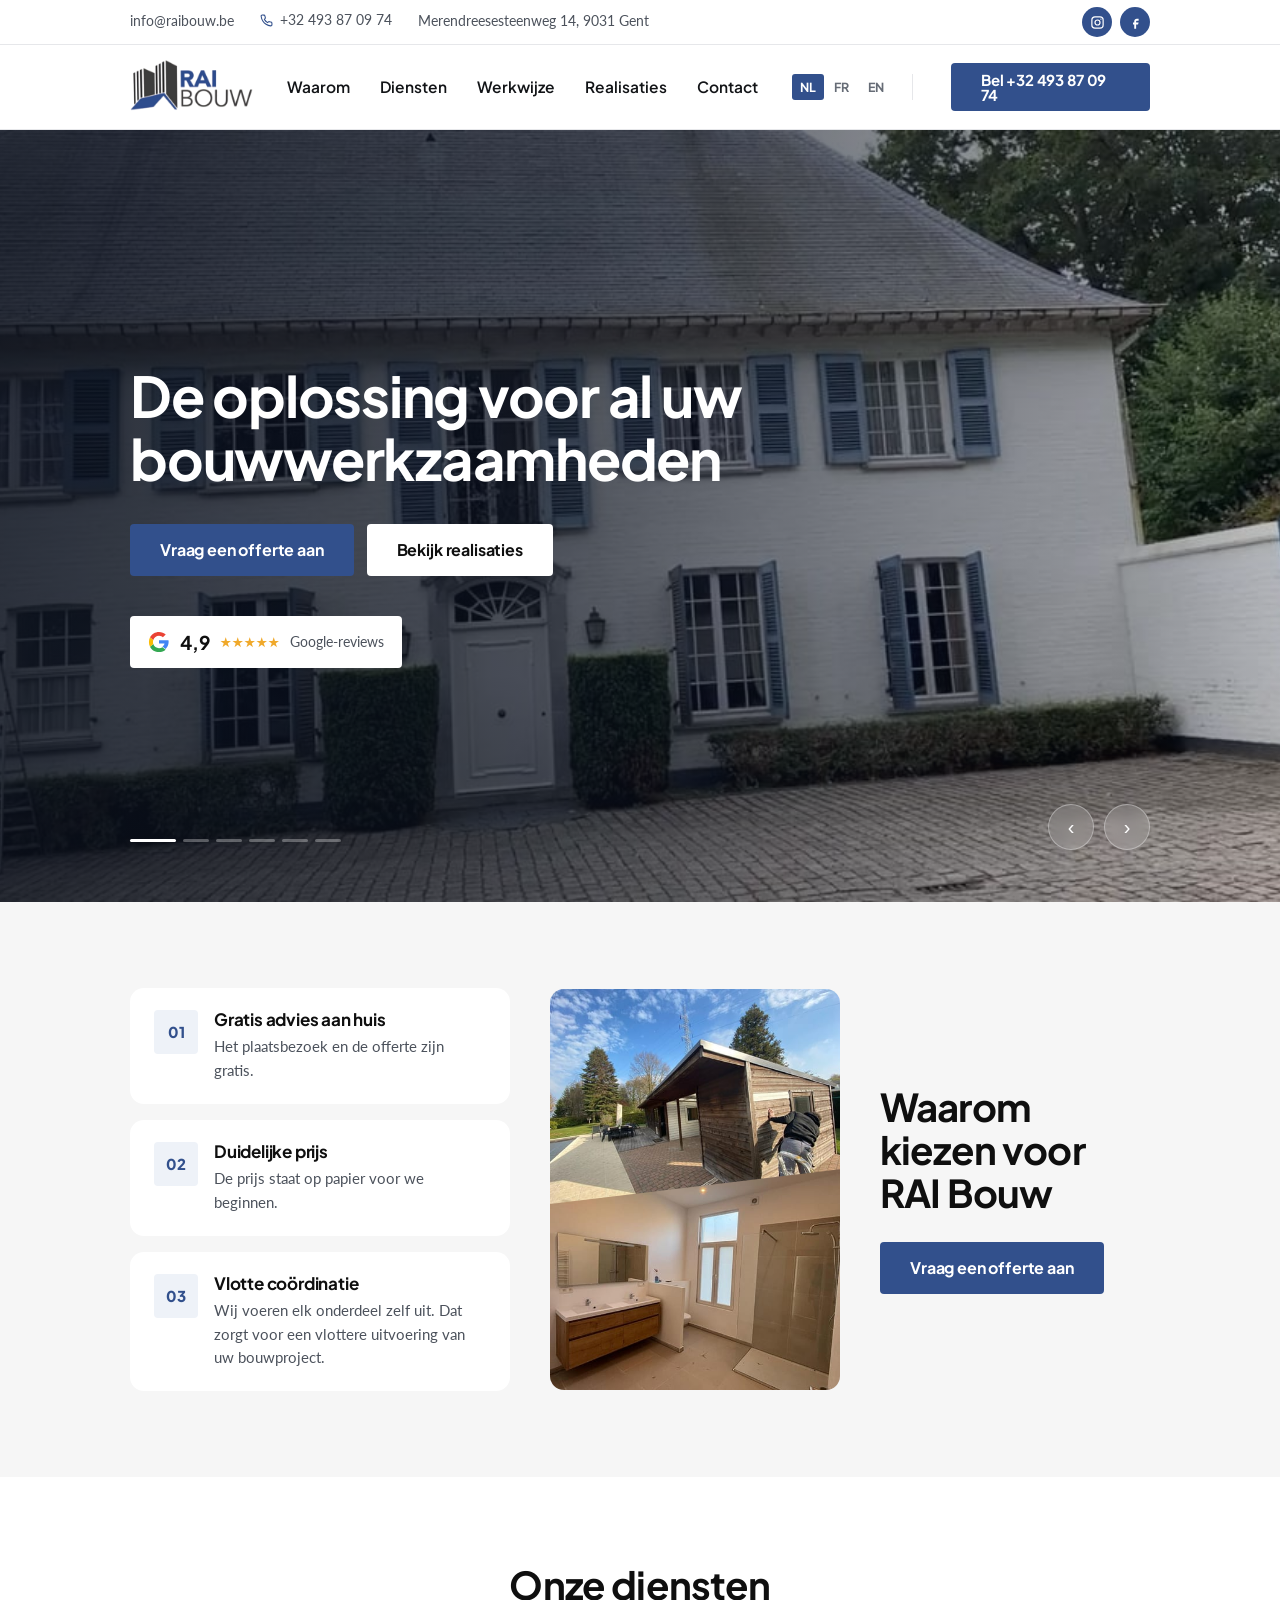
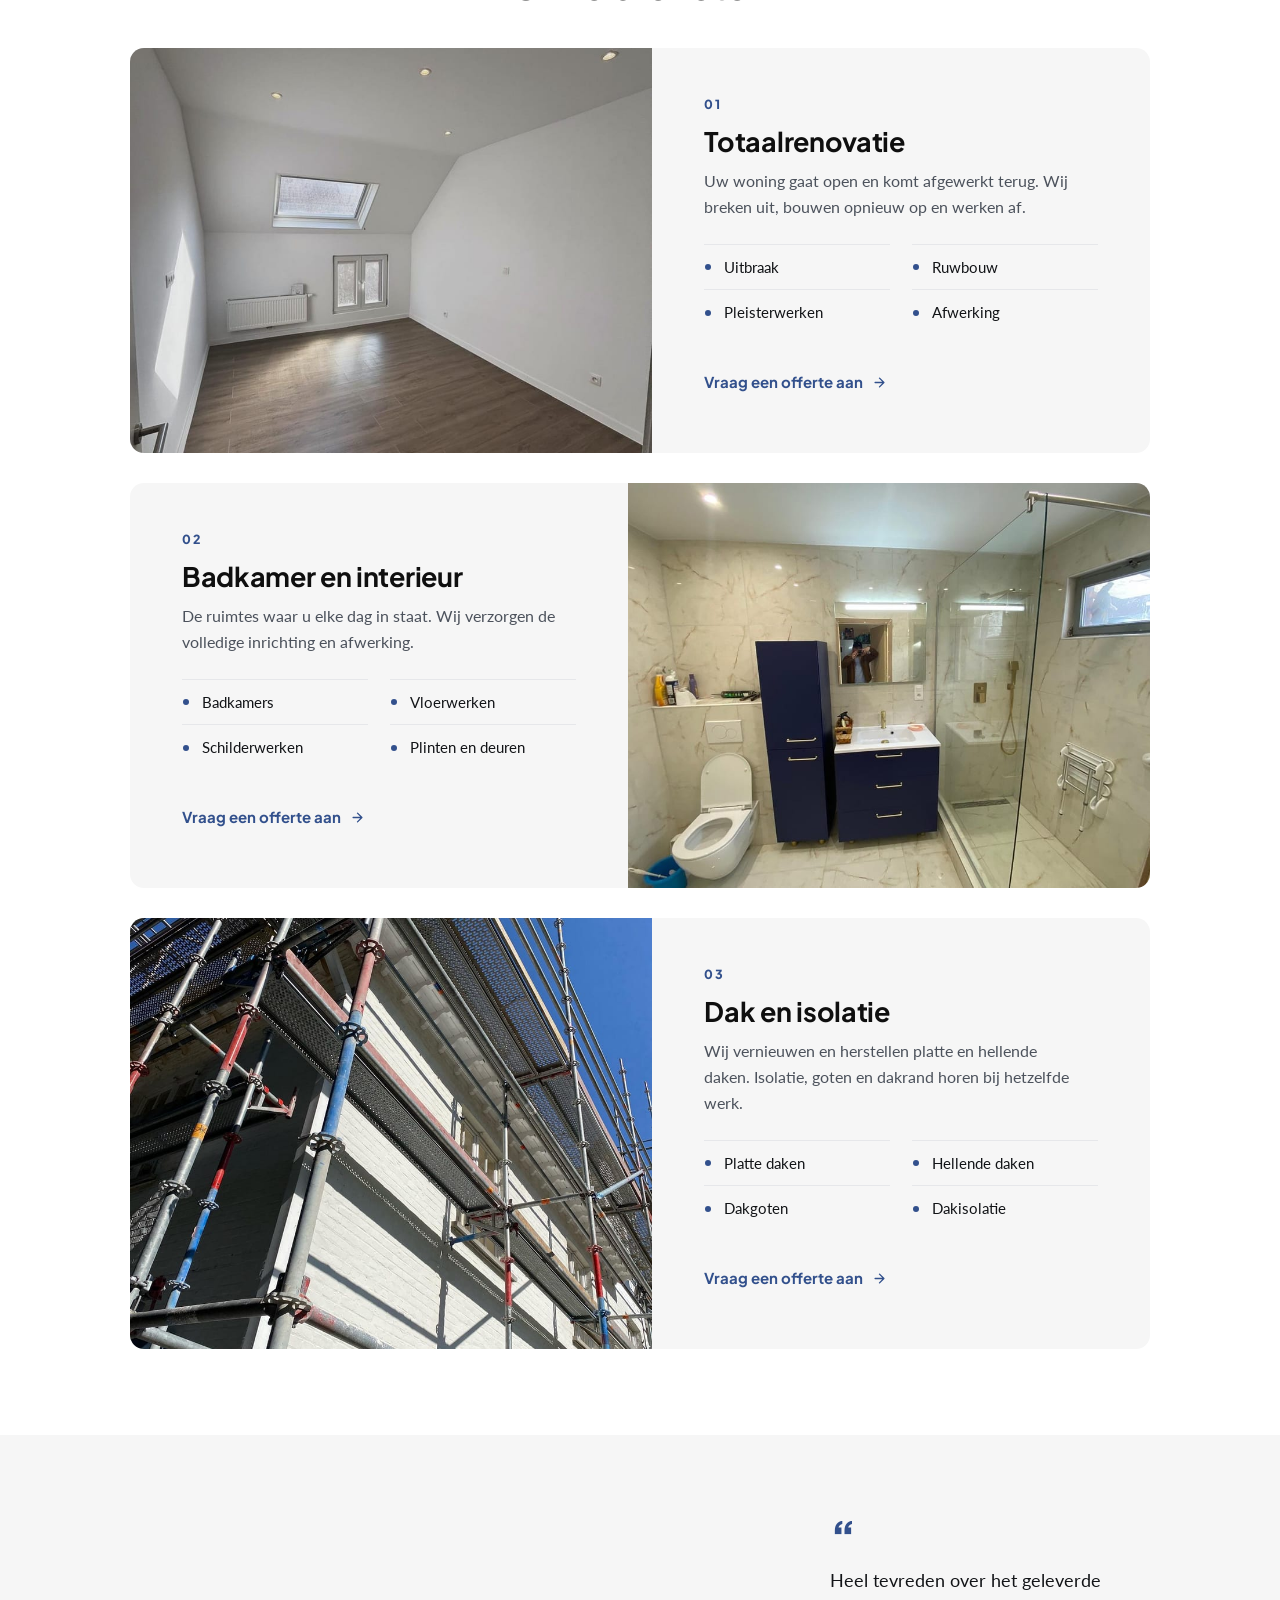
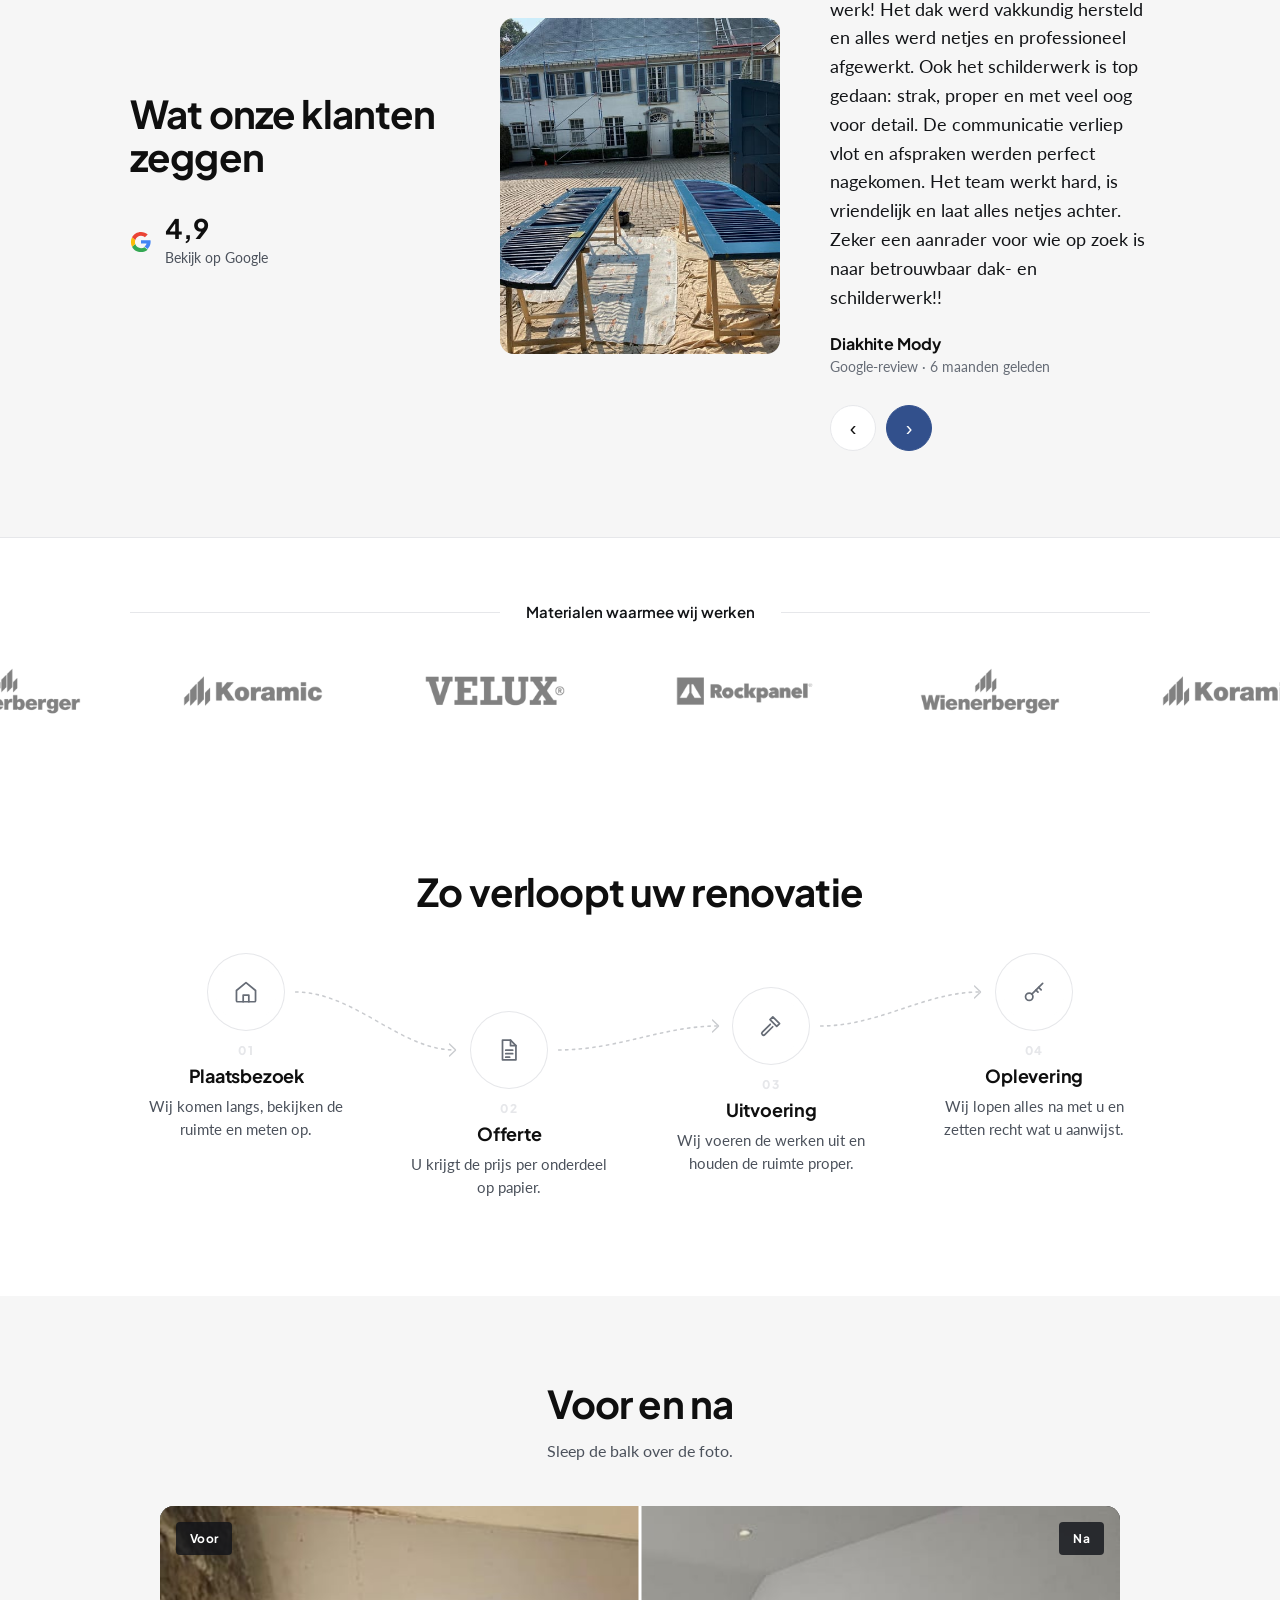
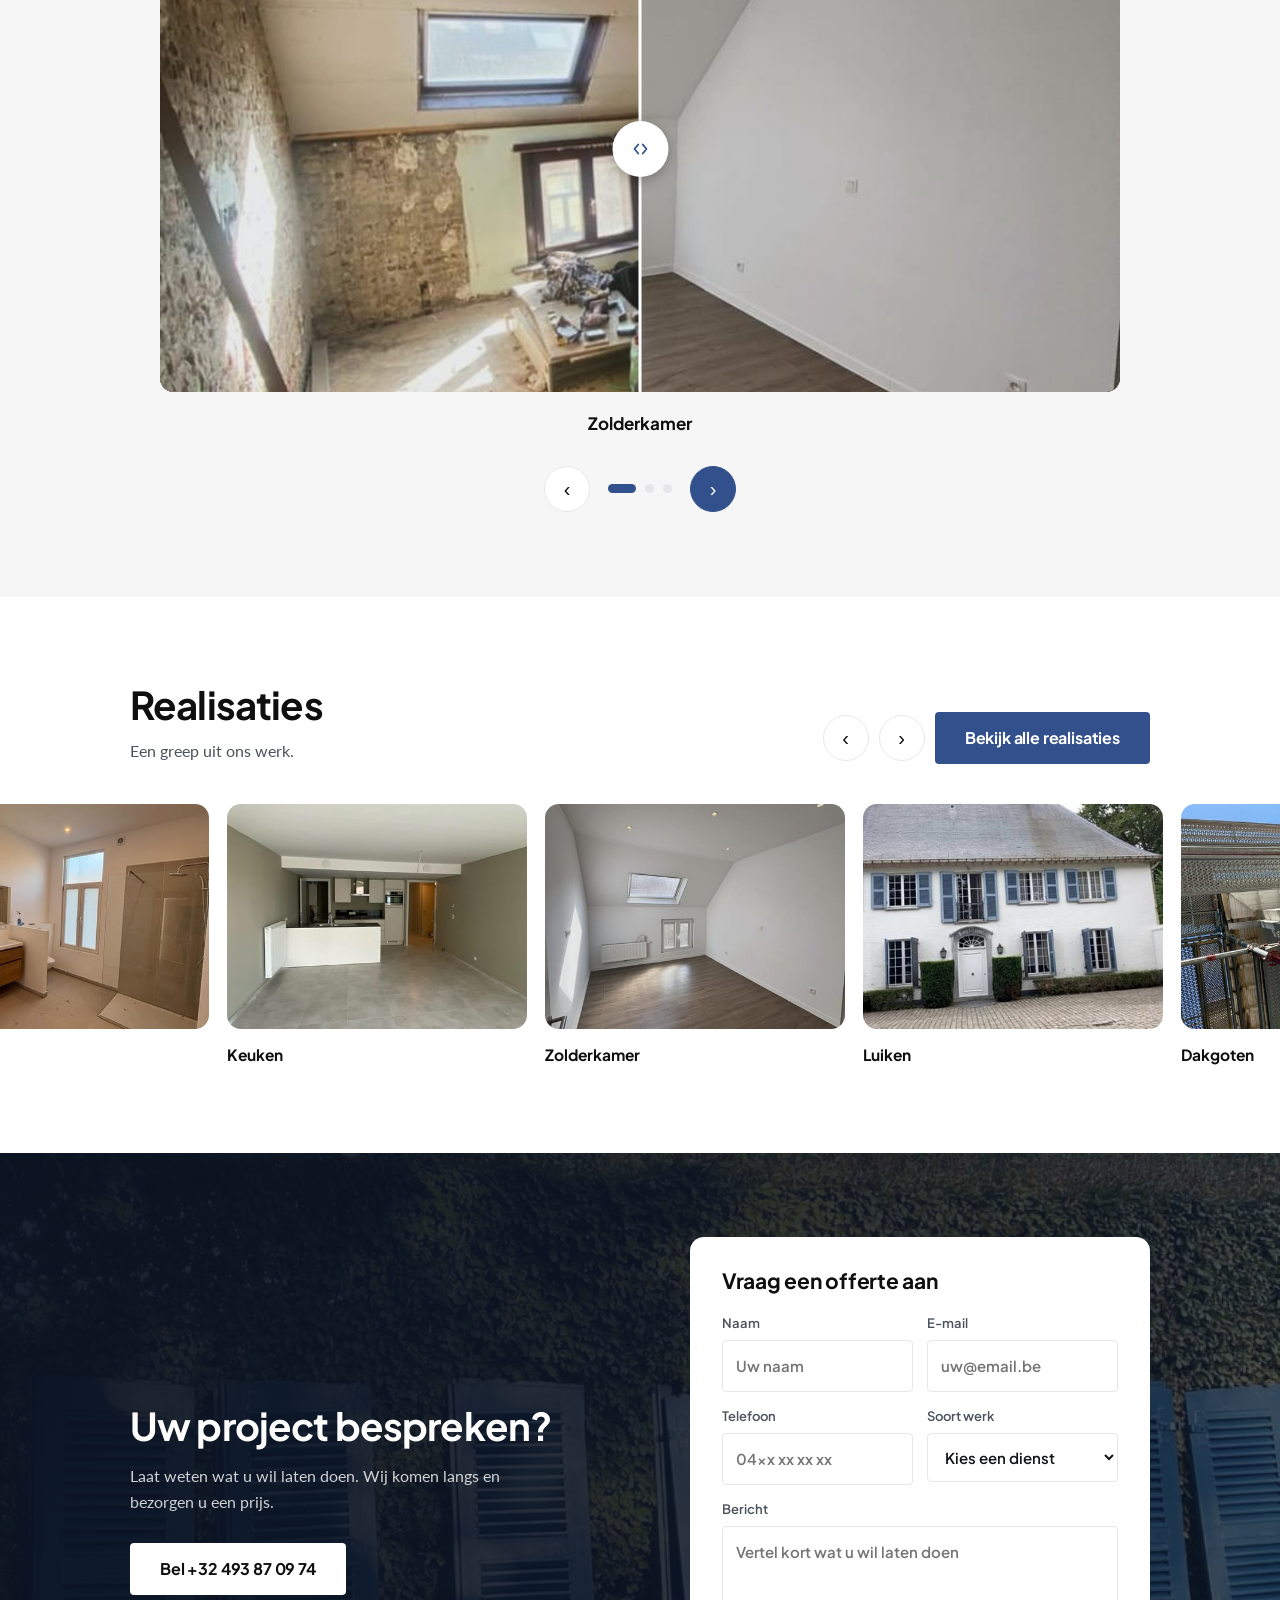
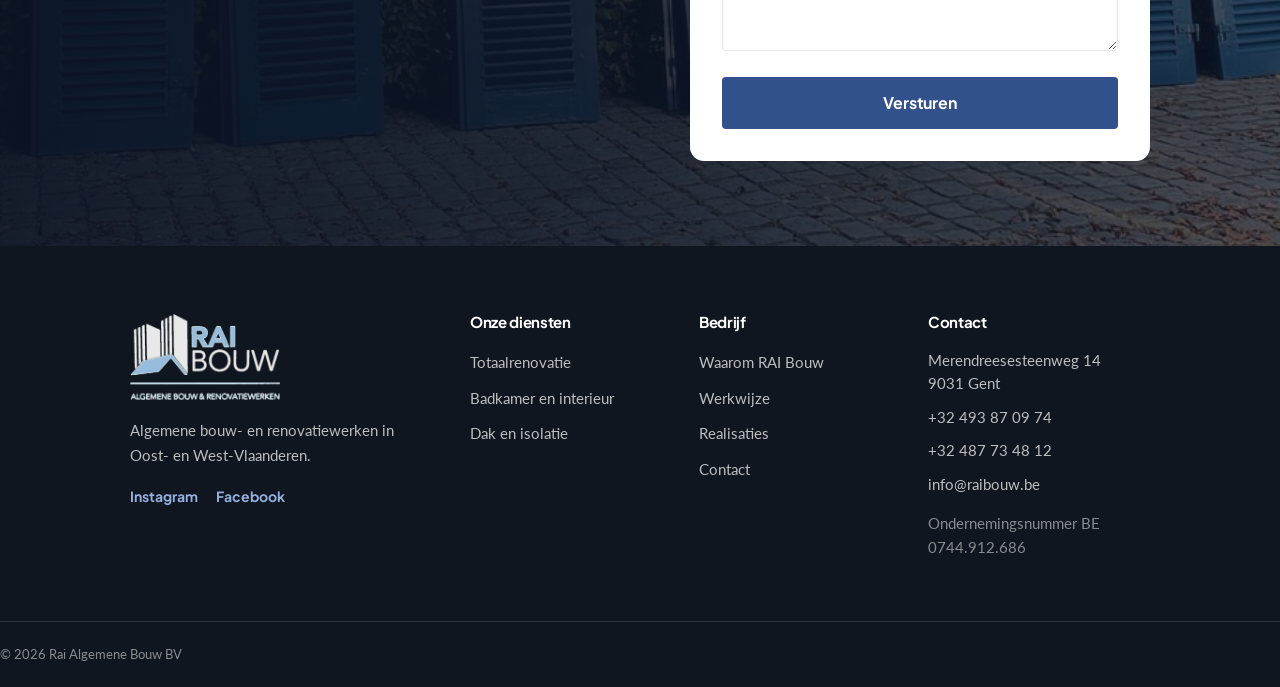
==== index.html @ 18f58d7b "Taalkeuze in de navigatiebalk, zwevende belknop, banden blijven doorlopen Co-Authored-By: Claude Opu" ====
<!doctype html>
<html lang="nl">
<head>
<meta charset="utf-8">
<meta name="viewport" content="width=device-width, initial-scale=1">
<meta name="robots" content="noindex, nofollow">
<title>RAI Bouw | Algemene bouw- en renovatiewerken in Oost- en West-Vlaanderen</title>
<meta name="description" content="RAI Bouw verbouwt woningen en appartementen in Oost- en West-Vlaanderen. Badkamers, dakwerken, schilderwerken, vloerwerken en volledige renovaties.">
<link rel="preconnect" href="https://fonts.googleapis.com">
<link rel="preconnect" href="https://fonts.gstatic.com" crossorigin>
<link href="https://fonts.googleapis.com/css2?family=Plus+Jakarta+Sans:wght@400;500;600;700;800&family=Lato:wght@400;700&display=swap" rel="stylesheet">
<link rel="icon" href="img/merkteken.png" type="image/png">
<link rel="apple-touch-icon" href="img/merkteken-180.png">
<link rel="stylesheet" href="styles.css?v=df56626d">
</head>
<body>

<div class="rb-top">
  <div class="rb-breed rb-top__in">
    <p class="rb-top__stuk"><a href="mailto:info@raibouw.be">info@raibouw.be</a></p>
    <p class="rb-top__stuk rb-top__bel"><a href="tel:+32493870974"><svg viewBox="0 0 24 24" width="13" height="13" fill="none" stroke="currentColor" stroke-width="2" stroke-linecap="round" stroke-linejoin="round" aria-hidden="true"><path d="M22 16.9v3a2 2 0 0 1-2.2 2 19.8 19.8 0 0 1-8.6-3.1 19.5 19.5 0 0 1-6-6A19.8 19.8 0 0 1 2.1 4.2 2 2 0 0 1 4.1 2h3a2 2 0 0 1 2 1.7c.1 1 .4 1.9.7 2.8a2 2 0 0 1-.5 2.1L8.1 9.9a16 16 0 0 0 6 6l1.3-1.2a2 2 0 0 1 2.1-.5c.9.3 1.8.6 2.8.7a2 2 0 0 1 1.7 2Z"/></svg>+32 493 87 09 74</a></p>
    <p class="rb-top__stuk">Merendreesesteenweg 14, 9031 Gent</p>
    <p class="rb-top__soc">
      <a href="https://www.instagram.com/rai.algemene.bouw/" target="_blank" rel="noopener noreferrer" aria-label="Instagram"><svg viewBox="0 0 24 24" width="15" height="15" fill="none" stroke="currentColor" stroke-width="1.9"><rect x="3" y="3" width="18" height="18" rx="5"/><circle cx="12" cy="12" r="4"/><circle cx="17.5" cy="6.5" r="1.1" fill="currentColor" stroke="none"/></svg></a>
      <a href="https://www.facebook.com/Rai.algemene.bouw/" target="_blank" rel="noopener noreferrer" aria-label="Facebook"><svg viewBox="0 0 24 24" width="15" height="15" fill="currentColor"><path d="M14 9h3V6h-3c-2.2 0-4 1.8-4 4v2H8v3h2v7h3v-7h3l1-3h-4v-2c0-.6.4-1 1-1z"/></svg></a>
    </p>
  </div>
</div>

<header class="rb-kop" id="kop">
  <div class="rb-breed rb-kop__in">
    <a class="rb-logo" href="#top" aria-label="RAI Bouw"><img src="img/logo-kop.png" alt="Logo van RAI Bouw" width="640" height="284"></a>
    <nav class="rb-nav" aria-label="Hoofdmenu">
      <ul><li><a href="#waarom">Waarom</a></li><li><a href="#diensten">Diensten</a></li><li><a href="#werkwijze">Werkwijze</a></li><li><a href="#realisaties">Realisaties</a></li><li><a href="#contact">Contact</a></li></ul>
    </nav>
    <p class="rb-talen rb-talen--kop"><span class="rb-taal is-aan" aria-current="true">NL</span><a class="rb-taal" href="fr/index.html" hreflang="fr">FR</a><a class="rb-taal" href="en/index.html" hreflang="en">EN</a></p>
    <a class="rb-knop rb-knop--vol rb-kop__bel" href="tel:+32493870974">Bel +32 493 87 09 74</a>
    <button class="rb-menuknop" type="button" aria-expanded="false" aria-controls="rb-mobielmenu" aria-label="Menu openen"><span class="rb-menuknop__lijnen" aria-hidden="true"><span></span><span></span><span></span></span></button>
  </div>
  <div class="rb-mobielmenu" id="rb-mobielmenu" hidden>
    <ul><li><a href="#waarom">Waarom</a></li><li><a href="#diensten">Diensten</a></li><li><a href="#werkwijze">Werkwijze</a></li><li><a href="#realisaties">Realisaties</a></li><li><a href="#contact">Contact</a></li></ul>
    <p class="rb-talen rb-talen--menu"><span class="rb-taal is-aan" aria-current="true">NL</span><a class="rb-taal" href="fr/index.html" hreflang="fr">FR</a><a class="rb-taal" href="en/index.html" hreflang="en">EN</a></p>
    <a class="rb-knop rb-knop--vol rb-mobielmenu__knop" href="#contact">Vraag een offerte aan</a>
  </div>
</header>
<main>

<section class="rb-hero" id="top" data-aantal="6">
  <div class="rb-hero__foto">
    <figure class="rb-dia is-aan" data-i="0"><img class="" src="img/gevel-luiken-900.jpg" srcset="img/gevel-luiken-500.jpg 500w, img/gevel-luiken-900.jpg 900w" sizes="100vw" alt="Herenhuis met opnieuw geschilderde blauwe luiken" loading="eager" decoding="async"></figure><figure class="rb-dia" data-i="1"><img class="" src="img/bijgebouw-breed-900.jpg" srcset="img/bijgebouw-breed-500.jpg 500w, img/bijgebouw-breed-900.jpg 900w" sizes="100vw" alt="Afgewerkt bijgebouw met witte gevelbekleding naast het zwembad" loading="lazy" decoding="async"></figure><figure class="rb-dia" data-i="2"><img class="" src="img/keuken-na-900.jpg" srcset="img/keuken-na-500.jpg 500w, img/keuken-na-900.jpg 900w" sizes="100vw" alt="Afgewerkte keuken en leefruimte met een nieuwe tegelvloer" loading="lazy" decoding="async"></figure><figure class="rb-dia" data-i="3"><img class="" src="img/badkamer2-na-900.jpg" srcset="img/badkamer2-na-500.jpg 500w, img/badkamer2-na-900.jpg 900w" sizes="100vw" alt="Afgewerkte badkamer met marmerlook tegels en een inloopdouche" loading="lazy" decoding="async"></figure><figure class="rb-dia" data-i="4"><img class="" src="img/zolder-na-900.jpg" srcset="img/zolder-na-500.jpg 500w, img/zolder-na-900.jpg 900w" sizes="100vw" alt="Afgewerkte slaapkamer onder het dak met een houten vloer" loading="lazy" decoding="async"></figure><figure class="rb-dia" data-i="5"><img class="" src="img/badkamer1-na-900.jpg" srcset="img/badkamer1-na-500.jpg 500w, img/badkamer1-na-900.jpg 900w" sizes="100vw" alt="Afgewerkte badkamer met een houten meubel en dubbele wastafel" loading="lazy" decoding="async"></figure>
  </div>
  <div class="rb-breed rb-hero__in">
    <h1>De oplossing voor al&nbsp;uw<br> bouwwerkzaamheden</h1>
    
    <div class="rb-hero__knoppen">
      <a class="rb-knop rb-knop--vol" href="#contact">Vraag een offerte aan</a>
      <a class="rb-knop rb-knop--wit" href="#realisaties">Bekijk realisaties</a>
    </div>
    <div class="rb-bewijs">
      <a class="rb-bewijs__google" href="https://www.google.com/maps/place/Rai+Algemene+Bouw+BV/data=!4m7!3m6!1s0x47c36e3eb13c4f7f:0xb4e6f4acdb83bfb9!8m2!3d51.0656308!4d3.6220552!16s%2Fg%2F11mv_4k63f!19sChIJf088sT5uw0cRub-D26z05rQ" target="_blank" rel="noopener noreferrer" aria-label="Bekijk op Google"><svg class="rb-g" viewBox="0 0 48 48" width="22" height="22" aria-hidden="true"><path fill="#4285F4" d="M45 24c0-1.6-.1-2.7-.4-3.9H24v7.1h12c-.2 1.9-1.5 4.7-4.4 6.6l6.7 5.2C42.2 35.5 45 30.3 45 24z"/><path fill="#34A853" d="M24 46c5.9 0 10.9-1.9 14.5-5.3l-6.9-5.3c-1.9 1.3-4.4 2.2-7.6 2.2-5.8 0-10.7-3.8-12.5-9l-7.1 5.5C8 41.4 15.4 46 24 46z"/><path fill="#FBBC05" d="M11.5 28.6c-.5-1.4-.7-2.9-.7-4.6s.3-3.2.7-4.6l-7.1-5.5C2.9 16.9 2 20.3 2 24s.9 7.1 2.4 10.1l7.1-5.5z"/><path fill="#EA4335" d="M24 10.2c4.1 0 6.9 1.8 8.5 3.3l6.2-6C34.9 4 29.9 2 24 2 15.4 2 8 6.6 4.4 13.9l7.1 5.5c1.8-5.2 6.7-9.2 12.5-9.2z"/></svg><b>4,9</b><span class="rb-bewijs__sterren"><span class="rb-ster" aria-hidden="true">★</span><span class="rb-ster" aria-hidden="true">★</span><span class="rb-ster" aria-hidden="true">★</span><span class="rb-ster" aria-hidden="true">★</span><span class="rb-ster" aria-hidden="true">★</span></span><span>Google-reviews</span></a>
    </div>
  </div>
  <div class="rb-hero__bediening">
    <button class="rb-rond rb-rond--glas" type="button" data-dia="vorige" aria-label="Vorige foto">‹</button>
    <button class="rb-rond rb-rond--glas" type="button" data-dia="volgende" aria-label="Volgende foto">›</button>
  </div>
  <div class="rb-hero__streep" aria-hidden="true"><span class="rb-hero__tik is-aan"></span><span class="rb-hero__tik"></span><span class="rb-hero__tik"></span><span class="rb-hero__tik"></span><span class="rb-hero__tik"></span><span class="rb-hero__tik"></span></div>
</section>

<section class="rb-band rb-band--grijs rb-waarom" id="waarom">
  <div class="rb-breed rb-waarom__in">
    <div class="rb-waarom__tekst rb-op">
      <h2>Waarom kiezen voor RAI Bouw</h2>
      
      <a class="rb-knop rb-knop--vol" href="#contact">Vraag een offerte aan</a>
    </div>
    <ul class="rb-redenen">
      <li class="rb-reden rb-op">
        <span class="rb-reden__nr">01</span>
        <div><h3>Gratis advies aan huis</h3><p>Het plaatsbezoek en de offerte zijn gratis.</p></div>
      </li><li class="rb-reden rb-op">
        <span class="rb-reden__nr">02</span>
        <div><h3>Duidelijke prijs</h3><p>De prijs staat op papier voor we beginnen.</p></div>
      </li><li class="rb-reden rb-op">
        <span class="rb-reden__nr">03</span>
        <div><h3>Vlotte coördinatie</h3><p>Wij voeren elk onderdeel zelf uit. Dat zorgt voor een vlottere uitvoering van uw bouwproject.</p></div>
      </li>
    </ul>
    <figure class="rb-duo rb-op"><img class="rb-duo__a" src="img/bijgebouw-voor-900.jpg" srcset="img/bijgebouw-voor-500.jpg 500w, img/bijgebouw-voor-900.jpg 900w" sizes="(max-width:1000px) 92vw, 330px" alt="Werk aan de houten gevelbekleding van een bijgebouw" loading="lazy" decoding="async"><img class="rb-duo__b" src="img/badkamer1-na-900.jpg" srcset="img/badkamer1-na-500.jpg 500w, img/badkamer1-na-900.jpg 900w" sizes="(max-width:1000px) 92vw, 330px" alt="Afgewerkte badkamer met een houten meubel en dubbele wastafel" loading="lazy" decoding="async"></figure>
  </div>
</section>

<section class="rb-band rb-diensten" id="diensten">
  <div class="rb-breed">
    <div class="rb-kopblok rb-kopblok--mid rb-op">
      <h2>Onze diensten</h2>
      
    </div>
    <div class="rb-rijen">
      <article class="rb-rij rb-op" id="d-totaalrenovatie">
        <div class="rb-rij__beeld"><img class="" src="img/zolder-na-900.jpg" srcset="img/zolder-na-500.jpg 500w, img/zolder-na-900.jpg 900w" sizes="(max-width:900px) 92vw, 600px" alt="Afgewerkte slaapkamer onder het dak na een volledige renovatie" loading="lazy" decoding="async"></div>
        <div class="rb-rij__tekst">
          <span class="rb-rij__nr">01</span>
          <h3>Totaalrenovatie</h3>
          <p>Uw woning gaat open en komt afgewerkt terug. Wij breken uit, bouwen opnieuw op en werken af.</p>
          <ul class="rb-rij__lijst"><li>Uitbraak</li><li>Ruwbouw</li><li>Pleisterwerken</li><li>Afwerking</li></ul>
          <a class="rb-rij__link" href="#contact">Vraag een offerte aan<svg viewBox="0 0 24 24" width="15" height="15" fill="none" stroke="currentColor" stroke-width="2.2" stroke-linecap="round" stroke-linejoin="round" aria-hidden="true"><path d="M5 12h13M12 5l7 7-7 7"/></svg></a>
        </div>
      </article><article class="rb-rij rb-rij--om rb-op" id="d-interieur">
        <div class="rb-rij__beeld"><img class="" src="img/badkamer2-na-900.jpg" srcset="img/badkamer2-na-500.jpg 500w, img/badkamer2-na-900.jpg 900w" sizes="(max-width:900px) 92vw, 600px" alt="Afgewerkte badkamer met marmerlook tegels en een inloopdouche" loading="lazy" decoding="async"></div>
        <div class="rb-rij__tekst">
          <span class="rb-rij__nr">02</span>
          <h3>Badkamer en interieur</h3>
          <p>De ruimtes waar u elke dag in staat. Wij verzorgen de volledige inrichting en afwerking.</p>
          <ul class="rb-rij__lijst"><li>Badkamers</li><li>Vloerwerken</li><li>Schilderwerken</li><li>Plinten en deuren</li></ul>
          <a class="rb-rij__link" href="#contact">Vraag een offerte aan<svg viewBox="0 0 24 24" width="15" height="15" fill="none" stroke="currentColor" stroke-width="2.2" stroke-linecap="round" stroke-linejoin="round" aria-hidden="true"><path d="M5 12h13M12 5l7 7-7 7"/></svg></a>
        </div>
      </article><article class="rb-rij rb-op" id="d-dak">
        <div class="rb-rij__beeld"><img class="" src="img/dak-stelling-900.jpg" srcset="img/dak-stelling-500.jpg 500w, img/dak-stelling-900.jpg 900w" sizes="(max-width:900px) 92vw, 600px" alt="Stelling langs de gevel tijdens de dakwerken" loading="lazy" decoding="async"></div>
        <div class="rb-rij__tekst">
          <span class="rb-rij__nr">03</span>
          <h3>Dak en isolatie</h3>
          <p>Wij vernieuwen en herstellen platte en hellende daken. Isolatie, goten en dakrand horen bij hetzelfde werk.</p>
          <ul class="rb-rij__lijst"><li>Platte daken</li><li>Hellende daken</li><li>Dakgoten</li><li>Dakisolatie</li></ul>
          <a class="rb-rij__link" href="#contact">Vraag een offerte aan<svg viewBox="0 0 24 24" width="15" height="15" fill="none" stroke="currentColor" stroke-width="2.2" stroke-linecap="round" stroke-linejoin="round" aria-hidden="true"><path d="M5 12h13M12 5l7 7-7 7"/></svg></a>
        </div>
      </article>
    </div>
  </div>
</section>

<section class="rb-band rb-band--grijs rb-reviews" id="reviews">
  <div class="rb-breed rb-reviews__in">
    <div class="rb-reviews__links rb-op">
      <h2>Wat onze klanten zeggen</h2>
      <a class="rb-score" href="https://www.google.com/maps/place/Rai+Algemene+Bouw+BV/data=!4m7!3m6!1s0x47c36e3eb13c4f7f:0xb4e6f4acdb83bfb9!8m2!3d51.0656308!4d3.6220552!16s%2Fg%2F11mv_4k63f!19sChIJf088sT5uw0cRub-D26z05rQ" target="_blank" rel="noopener noreferrer"><svg class="rb-g" viewBox="0 0 48 48" width="22" height="22" aria-hidden="true"><path fill="#4285F4" d="M45 24c0-1.6-.1-2.7-.4-3.9H24v7.1h12c-.2 1.9-1.5 4.7-4.4 6.6l6.7 5.2C42.2 35.5 45 30.3 45 24z"/><path fill="#34A853" d="M24 46c5.9 0 10.9-1.9 14.5-5.3l-6.9-5.3c-1.9 1.3-4.4 2.2-7.6 2.2-5.8 0-10.7-3.8-12.5-9l-7.1 5.5C8 41.4 15.4 46 24 46z"/><path fill="#FBBC05" d="M11.5 28.6c-.5-1.4-.7-2.9-.7-4.6s.3-3.2.7-4.6l-7.1-5.5C2.9 16.9 2 20.3 2 24s.9 7.1 2.4 10.1l7.1-5.5z"/><path fill="#EA4335" d="M24 10.2c4.1 0 6.9 1.8 8.5 3.3l6.2-6C34.9 4 29.9 2 24 2 15.4 2 8 6.6 4.4 13.9l7.1 5.5c1.8-5.2 6.7-9.2 12.5-9.2z"/></svg><div><b>4,9</b><span>Bekijk op Google</span></div></a>
    </div>
    <div class="rb-reviews__beeld rb-op"><img class="" src="img/luiken-gevel-900.jpg" srcset="img/luiken-gevel-500.jpg 500w, img/luiken-gevel-900.jpg 900w" sizes="(max-width:1000px) 92vw, 280px" alt="Herenhuis waar RAI Bouw de luiken opnieuw schilderde" loading="lazy" decoding="async"></div>
    <div class="rb-reviews__spoorvak rb-op">
      <ul class="rb-revspoor" data-aantal="5">
        <li class="rb-rev">
          <span class="rb-rev__aanhaling" aria-hidden="true">&ldquo;</span>
          <p class="rb-rev__tekst">Heel tevreden over het geleverde werk! Het dak werd vakkundig hersteld en alles werd netjes en professioneel afgewerkt. Ook het schilderwerk is top gedaan: strak, proper en met veel oog voor detail. De communicatie verliep vlot en afspraken werden perfect nagekomen. Het team werkt hard, is vriendelijk en laat alles netjes achter. Zeker een aanrader voor wie op zoek is naar betrouwbaar dak- en schilderwerk!!</p>
          <p class="rb-rev__naam">Diakhite Mody</p>
          <p class="rb-rev__bron">Google-review · 6 maanden geleden</p>
        </li><li class="rb-rev">
          <span class="rb-rev__aanhaling" aria-hidden="true">&ldquo;</span>
          <p class="rb-rev__tekst">Vernieuwing van ons plat dak en isoleren van een stuk hellend dak in ons appartementsgebouw in Gent. Vlot contact en afspraken correct nagekomen.</p>
          <p class="rb-rev__naam">Laurenzo Roman</p>
          <p class="rb-rev__bron">Google-review · 6 maanden geleden</p>
        </li><li class="rb-rev">
          <span class="rb-rev__aanhaling" aria-hidden="true">&ldquo;</span>
          <p class="rb-rev__tekst">Zeer snelle service, afwerking met oog voor detail, orde en netheid top !! Eigenaar is een heel vlotte en sympathiek persoon, een echte aanrader voor al je dakwerken.</p>
          <p class="rb-rev__naam">Lorenzo Huys</p>
          <p class="rb-rev__bron">Google-review · 6 maanden geleden</p>
        </li><li class="rb-rev">
          <span class="rb-rev__aanhaling" aria-hidden="true">&ldquo;</span>
          <p class="rb-rev__tekst">Schilderwerken aan ons dak waren prima uitgevoerd! Zeer vriendelijke en duidelijke communicatie met de zaakvoerder, goede opvolging van de werken en mooi resultaat!</p>
          <p class="rb-rev__naam">Virginie Roussel</p>
          <p class="rb-rev__bron">Google-review · een jaar geleden</p>
        </li><li class="rb-rev">
          <span class="rb-rev__aanhaling" aria-hidden="true">&ldquo;</span>
          <p class="rb-rev__tekst">Zeker een aanrader voor dakwerken, zowel hellend als platte daken. Top service.</p>
          <p class="rb-rev__naam">jeroen de moor</p>
          <p class="rb-rev__bron">Google-review · 6 maanden geleden</p>
        </li><li class="rb-rev" aria-hidden="true">
          <span class="rb-rev__aanhaling" aria-hidden="true">&ldquo;</span>
          <p class="rb-rev__tekst">Heel tevreden over het geleverde werk! Het dak werd vakkundig hersteld en alles werd netjes en professioneel afgewerkt. Ook het schilderwerk is top gedaan: strak, proper en met veel oog voor detail. De communicatie verliep vlot en afspraken werden perfect nagekomen. Het team werkt hard, is vriendelijk en laat alles netjes achter. Zeker een aanrader voor wie op zoek is naar betrouwbaar dak- en schilderwerk!!</p>
          <p class="rb-rev__naam">Diakhite Mody</p>
          <p class="rb-rev__bron">Google-review · 6 maanden geleden</p>
        </li><li class="rb-rev" aria-hidden="true">
          <span class="rb-rev__aanhaling" aria-hidden="true">&ldquo;</span>
          <p class="rb-rev__tekst">Vernieuwing van ons plat dak en isoleren van een stuk hellend dak in ons appartementsgebouw in Gent. Vlot contact en afspraken correct nagekomen.</p>
          <p class="rb-rev__naam">Laurenzo Roman</p>
          <p class="rb-rev__bron">Google-review · 6 maanden geleden</p>
        </li><li class="rb-rev" aria-hidden="true">
          <span class="rb-rev__aanhaling" aria-hidden="true">&ldquo;</span>
          <p class="rb-rev__tekst">Zeer snelle service, afwerking met oog voor detail, orde en netheid top !! Eigenaar is een heel vlotte en sympathiek persoon, een echte aanrader voor al je dakwerken.</p>
          <p class="rb-rev__naam">Lorenzo Huys</p>
          <p class="rb-rev__bron">Google-review · 6 maanden geleden</p>
        </li><li class="rb-rev" aria-hidden="true">
          <span class="rb-rev__aanhaling" aria-hidden="true">&ldquo;</span>
          <p class="rb-rev__tekst">Schilderwerken aan ons dak waren prima uitgevoerd! Zeer vriendelijke en duidelijke communicatie met de zaakvoerder, goede opvolging van de werken en mooi resultaat!</p>
          <p class="rb-rev__naam">Virginie Roussel</p>
          <p class="rb-rev__bron">Google-review · een jaar geleden</p>
        </li><li class="rb-rev" aria-hidden="true">
          <span class="rb-rev__aanhaling" aria-hidden="true">&ldquo;</span>
          <p class="rb-rev__tekst">Zeker een aanrader voor dakwerken, zowel hellend als platte daken. Top service.</p>
          <p class="rb-rev__naam">jeroen de moor</p>
          <p class="rb-rev__bron">Google-review · 6 maanden geleden</p>
        </li>
      </ul>
      <div class="rb-reviews__bediening">
        <button class="rb-rond" type="button" data-rev="vorige" aria-label="Vorige review">‹</button>
        <button class="rb-rond rb-rond--vol" type="button" data-rev="volgende" aria-label="Volgende review">›</button>
      </div>
    </div>
  </div>
</section>

<section class="rb-merken" aria-label="Materialen waarmee wij werken">
  <div class="rb-breed rb-merken__kop rb-op"><span class="rb-merken__lijn" aria-hidden="true"></span><p>Materialen waarmee wij werken</p><span class="rb-merken__lijn" aria-hidden="true"></span></div>
  <div class="rb-loop rb-loop--merken">
    <div class="rb-loop__spoor rb-loop__spoor--traag"><span class="rb-merk"><img src="img/merken/Wienerberger-donker.png" alt="Wienerberger" loading="lazy" decoding="async"></span><span class="rb-merk"><img src="img/merken/Koramic-donker.png" alt="Koramic" loading="lazy" decoding="async"></span><span class="rb-merk"><img src="img/merken/Velux-donker.png" alt="Velux" loading="lazy" decoding="async"></span><span class="rb-merk"><img src="img/merken/rockpanel-donker.png" alt="Rockpanel" loading="lazy" decoding="async"></span><span class="rb-merk"><img src="img/merken/Wienerberger-donker.png" alt="Wienerberger" loading="lazy" decoding="async"></span><span class="rb-merk"><img src="img/merken/Koramic-donker.png" alt="Koramic" loading="lazy" decoding="async"></span><span class="rb-merk"><img src="img/merken/Velux-donker.png" alt="Velux" loading="lazy" decoding="async"></span><span class="rb-merk"><img src="img/merken/rockpanel-donker.png" alt="Rockpanel" loading="lazy" decoding="async"></span><span class="rb-merk"><img src="img/merken/Wienerberger-donker.png" alt="Wienerberger" loading="lazy" decoding="async"></span><span class="rb-merk"><img src="img/merken/Koramic-donker.png" alt="Koramic" loading="lazy" decoding="async"></span><span class="rb-merk"><img src="img/merken/Velux-donker.png" alt="Velux" loading="lazy" decoding="async"></span><span class="rb-merk"><img src="img/merken/rockpanel-donker.png" alt="Rockpanel" loading="lazy" decoding="async"></span><span class="rb-merk"><img src="img/merken/Wienerberger-donker.png" alt="Wienerberger" loading="lazy" decoding="async"></span><span class="rb-merk"><img src="img/merken/Koramic-donker.png" alt="Koramic" loading="lazy" decoding="async"></span><span class="rb-merk"><img src="img/merken/Velux-donker.png" alt="Velux" loading="lazy" decoding="async"></span><span class="rb-merk"><img src="img/merken/rockpanel-donker.png" alt="Rockpanel" loading="lazy" decoding="async"></span></div>
  </div>
</section>

<section class="rb-band rb-werkwijze" id="werkwijze">
  <div class="rb-breed">
    <div class="rb-kopblok rb-kopblok--mid rb-op">
      <h2>Zo verloopt uw renovatie</h2>
      <p></p>
    </div>
    <ol class="rb-stappen">
      <li class="rb-stap rb-op" style="--op:0px">
        <span class="rb-stap__bol"><svg viewBox="0 0 24 24" width="26" height="26" fill="none" stroke="currentColor" stroke-width="1.6" stroke-linecap="round" stroke-linejoin="round" aria-hidden="true"><path d="M3.2 10.6 12 3.4l8.8 7.2V20a1 1 0 0 1-1 1H4.2a1 1 0 0 1-1-1z"/><path d="M9.4 21v-6.2h5.2V21"/></svg></span>
        <span class="rb-stap__nr">01</span>
        <h3>Plaatsbezoek</h3>
        <p>Wij komen langs, bekijken de ruimte en meten op.</p>
        <span class="rb-boog" style="--mid:60.0px" aria-hidden="true"><svg viewBox="0 0 300 120" preserveAspectRatio="none" fill="none" stroke="currentColor" stroke-width="1.6" vector-effect="non-scaling-stroke" stroke-linecap="round" stroke-linejoin="round"><path d="M6 31.0 C110 31.0, 190 89.0, 286 89.0" stroke-dasharray="5 7"/><path d="M277 83.0 L288 89.0 L277 95.0"/></svg></span>
      </li><li class="rb-stap rb-op" style="--op:58px">
        <span class="rb-stap__bol"><svg viewBox="0 0 24 24" width="26" height="26" fill="none" stroke="currentColor" stroke-width="1.6" stroke-linecap="round" stroke-linejoin="round" aria-hidden="true"><path d="M6 2.9h7.4L18.4 8v13.1H6z"/><path d="M13.4 2.9V8h5"/><path d="M9 12.2h6.4M9 15.4h6.4M9 18.6h3.6"/></svg></span>
        <span class="rb-stap__nr">02</span>
        <h3>Offerte</h3>
        <p>U krijgt de prijs per onderdeel op papier.</p>
        <span class="rb-boog" style="--mid:19.0px" aria-hidden="true"><svg viewBox="0 0 300 120" preserveAspectRatio="none" fill="none" stroke="currentColor" stroke-width="1.6" vector-effect="non-scaling-stroke" stroke-linecap="round" stroke-linejoin="round"><path d="M6 72.0 C110 72.0, 190 48.0, 286 48.0" stroke-dasharray="5 7"/><path d="M277 42.0 L288 48.0 L277 54.0"/></svg></span>
      </li><li class="rb-stap rb-op" style="--op:34px">
        <span class="rb-stap__bol"><svg viewBox="0 0 24 24" width="26" height="26" fill="none" stroke="currentColor" stroke-width="1.6" stroke-linecap="round" stroke-linejoin="round" aria-hidden="true"><path d="M13.7 3.6 19.9 9.8l-2.6 2.6-6.2-6.2z"/><path d="M11.3 10.4 4 17.7a1.6 1.6 0 0 0 2.3 2.3l7.3-7.3"/></svg></span>
        <span class="rb-stap__nr">03</span>
        <h3>Uitvoering</h3>
        <p>Wij voeren de werken uit en houden de ruimte proper.</p>
        <span class="rb-boog" style="--mid:14.0px" aria-hidden="true"><svg viewBox="0 0 300 120" preserveAspectRatio="none" fill="none" stroke="currentColor" stroke-width="1.6" vector-effect="non-scaling-stroke" stroke-linecap="round" stroke-linejoin="round"><path d="M6 77.0 C110 77.0, 190 43.0, 286 43.0" stroke-dasharray="5 7"/><path d="M277 37.0 L288 43.0 L277 49.0"/></svg></span>
      </li><li class="rb-stap rb-op" style="--op:0px">
        <span class="rb-stap__bol"><svg viewBox="0 0 24 24" width="26" height="26" fill="none" stroke="currentColor" stroke-width="1.6" stroke-linecap="round" stroke-linejoin="round" aria-hidden="true"><circle cx="7.6" cy="16.4" r="3.4"/><path d="M10 14 20 4"/><path d="M16.3 7.7l2.3 2.3M13.8 10.2l1.9 1.9"/></svg></span>
        <span class="rb-stap__nr">04</span>
        <h3>Oplevering</h3>
        <p>Wij lopen alles na met u en zetten recht wat u aanwijst.</p>
        
      </li>
    </ol>
  </div>
</section>

<section class="rb-band rb-band--grijs rb-voorna" id="voorna">
  <div class="rb-breed">
    <div class="rb-kopblok rb-kopblok--mid rb-op">
      <h2>Voor en na</h2>
      <p>Sleep de balk over de foto.</p>
    </div>
    <div class="rb-schuif rb-op" data-aantal="3">
      <figure class="rb-schuif__paar is-aan" data-i="0">
        <div class="rb-schuif__vak" style="--verhouding:125.07%">
          <div class="rb-schuif__na"><img class="" src="img/zolder-na-900.jpg" srcset="img/zolder-na-500.jpg 500w, img/zolder-na-900.jpg 900w" sizes="(max-width:1000px) 92vw, 960px" alt="Dezelfde zolderkamer afgewerkt, met witte wanden en een houten vloer" loading="eager" decoding="async"><span class="rb-schuif__merk rb-schuif__merk--na">Na</span></div>
          <div class="rb-schuif__voor"><img class="" src="img/zolder-voor-900.jpg" srcset="img/zolder-voor-500.jpg 500w, img/zolder-voor-900.jpg 900w" sizes="(max-width:1000px) 92vw, 960px" alt="Zolderkamer uitgebroken tot op de bakstenen muur" loading="eager" decoding="async"><span class="rb-schuif__merk rb-schuif__merk--voor">Voor</span></div>
          <input class="rb-schuif__bereik" type="range" min="0" max="100" value="50" step="0.1" aria-label="Sleep de balk over de foto.">
          <span class="rb-schuif__lijn" style="left:50%"><span class="rb-schuif__greep" aria-hidden="true"><svg viewBox="0 0 24 24" width="18" height="18" fill="none" stroke="currentColor" stroke-width="2.4" stroke-linecap="round" stroke-linejoin="round"><path d="M9 6l-5 6 5 6M15 6l5 6-5 6"/></svg></span></span>
        </div>
        <figcaption>Zolderkamer</figcaption>
      </figure><figure class="rb-schuif__paar" data-i="1" hidden>
        <div class="rb-schuif__vak" style="--verhouding:75.35%">
          <div class="rb-schuif__na"><img class="" src="img/keuken-na-900.jpg" srcset="img/keuken-na-500.jpg 500w, img/keuken-na-900.jpg 900w" sizes="(max-width:1000px) 92vw, 960px" alt="Dezelfde keuken afgewerkt, met een nieuwe tegelvloer in de hele ruimte" loading="eager" decoding="async"><span class="rb-schuif__merk rb-schuif__merk--na">Na</span></div>
          <div class="rb-schuif__voor"><img class="" src="img/keuken-voor-900.jpg" srcset="img/keuken-voor-500.jpg 500w, img/keuken-voor-900.jpg 900w" sizes="(max-width:1000px) 92vw, 960px" alt="Keuken afgeschermd met folie tijdens de werken" loading="eager" decoding="async"><span class="rb-schuif__merk rb-schuif__merk--voor">Voor</span></div>
          <input class="rb-schuif__bereik" type="range" min="0" max="100" value="50" step="0.1" aria-label="Sleep de balk over de foto.">
          <span class="rb-schuif__lijn" style="left:50%"><span class="rb-schuif__greep" aria-hidden="true"><svg viewBox="0 0 24 24" width="18" height="18" fill="none" stroke="currentColor" stroke-width="2.4" stroke-linecap="round" stroke-linejoin="round"><path d="M9 6l-5 6 5 6M15 6l5 6-5 6"/></svg></span></span>
        </div>
        <figcaption>Keuken</figcaption>
      </figure><figure class="rb-schuif__paar" data-i="2" hidden>
        <div class="rb-schuif__vak" style="--verhouding:75.35%">
          <div class="rb-schuif__na"><img class="" src="img/kamer-na-900.jpg" srcset="img/kamer-na-500.jpg 500w, img/kamer-na-900.jpg 900w" sizes="(max-width:1000px) 92vw, 960px" alt="Dezelfde slaapkamer geschilderd in olijfgroen en blauwgroen" loading="eager" decoding="async"><span class="rb-schuif__merk rb-schuif__merk--na">Na</span></div>
          <div class="rb-schuif__voor"><img class="" src="img/kamer-voor-900.jpg" srcset="img/kamer-voor-500.jpg 500w, img/kamer-voor-900.jpg 900w" sizes="(max-width:1000px) 92vw, 960px" alt="Slaapkamer met kale pleisterwerk en afgeplakt raam" loading="eager" decoding="async"><span class="rb-schuif__merk rb-schuif__merk--voor">Voor</span></div>
          <input class="rb-schuif__bereik" type="range" min="0" max="100" value="50" step="0.1" aria-label="Sleep de balk over de foto.">
          <span class="rb-schuif__lijn" style="left:50%"><span class="rb-schuif__greep" aria-hidden="true"><svg viewBox="0 0 24 24" width="18" height="18" fill="none" stroke="currentColor" stroke-width="2.4" stroke-linecap="round" stroke-linejoin="round"><path d="M9 6l-5 6 5 6M15 6l5 6-5 6"/></svg></span></span>
        </div>
        <figcaption>Schilderwerk</figcaption>
      </figure>
      <div class="rb-schuif__bediening">
        <button class="rb-rond" type="button" data-schuif="vorige" aria-label="Vorig project">‹</button>
        <div class="rb-schuif__stippen"><button class="rb-stip is-aan" type="button" data-naar="0" aria-label="Zolderkamer"></button><button class="rb-stip" type="button" data-naar="1" aria-label="Keuken"></button><button class="rb-stip" type="button" data-naar="2" aria-label="Schilderwerk"></button></div>
        <button class="rb-rond rb-rond--vol" type="button" data-schuif="volgende" aria-label="Volgend project">›</button>
      </div>
    </div>
  </div>
</section>

<section class="rb-band rb-real" id="realisaties">
  <div class="rb-breed rb-real__kop rb-op">
    <div>
      <h2>Realisaties</h2>
      <p>Een greep uit ons werk.</p>
    </div>
    <div class="rb-real__bediening">
      <button class="rb-rond" type="button" data-band="vorige" aria-label="Vorig project">‹</button>
      <button class="rb-rond" type="button" data-band="volgende" aria-label="Volgend project">›</button>
      <a class="rb-knop rb-knop--vol" href="realisaties.html">Bekijk alle realisaties</a>
    </div>
  </div>
  <div class="rb-loop" role="region" aria-label="Realisaties">
    <div class="rb-loop__spoor"><a class="rb-tegel" href="realisaties.html#badkamer">
  <span class="rb-tegel__beeld"><img class="" src="img/badkamer1-na-900.jpg" srcset="img/badkamer1-na-500.jpg 500w, img/badkamer1-na-900.jpg 900w" sizes="300px" alt="Afgewerkte badkamer met een houten meubel en dubbele wastafel" loading="eager" decoding="async"></span>
  <span class="rb-tegel__naam">Badkamer</span>
</a><a class="rb-tegel" href="realisaties.html#keuken">
  <span class="rb-tegel__beeld"><img class="" src="img/keuken-na-900.jpg" srcset="img/keuken-na-500.jpg 500w, img/keuken-na-900.jpg 900w" sizes="300px" alt="Afgewerkte keuken met wit eiland en een grijze tegelvloer" loading="eager" decoding="async"></span>
  <span class="rb-tegel__naam">Keuken</span>
</a><a class="rb-tegel" href="realisaties.html#zolderkamer">
  <span class="rb-tegel__beeld"><img class="" src="img/zolder-na-900.jpg" srcset="img/zolder-na-500.jpg 500w, img/zolder-na-900.jpg 900w" sizes="300px" alt="Afgewerkte zolderkamer met witte wanden en een houten vloer" loading="eager" decoding="async"></span>
  <span class="rb-tegel__naam">Zolderkamer</span>
</a><a class="rb-tegel" href="realisaties.html#luiken">
  <span class="rb-tegel__beeld"><img class="" src="img/gevel-luiken-900.jpg" srcset="img/gevel-luiken-500.jpg 500w, img/gevel-luiken-900.jpg 900w" sizes="300px" alt="Gevel van het herenhuis met de teruggeplaatste blauwe luiken" loading="eager" decoding="async"></span>
  <span class="rb-tegel__naam">Luiken</span>
</a><a class="rb-tegel" href="realisaties.html#dakgoten">
  <span class="rb-tegel__beeld"><img class="" src="img/dak-rand-1600.jpg" srcset="img/dak-rand-500.jpg 500w, img/dak-rand-900.jpg 900w, img/dak-rand-1600.jpg 1600w" sizes="300px" alt="Vernieuwde dakrand gezien vanaf de stelling" loading="eager" decoding="async"></span>
  <span class="rb-tegel__naam">Dakgoten</span>
</a><a class="rb-tegel" href="realisaties.html#bijgebouw">
  <span class="rb-tegel__beeld"><img class="" src="img/bijgebouw-na-900.jpg" srcset="img/bijgebouw-na-500.jpg 500w, img/bijgebouw-na-900.jpg 900w" sizes="300px" alt="Hetzelfde bijgebouw met nieuwe witte gevelbekleding en een nieuw raam" loading="eager" decoding="async"></span>
  <span class="rb-tegel__naam">Bijgebouw</span>
</a><a class="rb-tegel" href="realisaties.html#schilderwerk">
  <span class="rb-tegel__beeld"><img class="" src="img/kamer-na-900.jpg" srcset="img/kamer-na-500.jpg 500w, img/kamer-na-900.jpg 900w" sizes="300px" alt="Dezelfde slaapkamer geschilderd in olijfgroen en blauwgroen" loading="eager" decoding="async"></span>
  <span class="rb-tegel__naam">Schilderwerk</span>
</a><a class="rb-tegel" href="realisaties.html#wachtruimte">
  <span class="rb-tegel__beeld"><img class="" src="img/wachtruimte-a-900.jpg" srcset="img/wachtruimte-a-500.jpg 500w, img/wachtruimte-a-900.jpg 900w" sizes="300px" alt="Wachtruimte met stoelen langs de wand en ingebouwde spots" loading="eager" decoding="async"></span>
  <span class="rb-tegel__naam">Wachtruimte</span>
</a><a class="rb-tegel" href="realisaties.html#badkamer">
  <span class="rb-tegel__beeld"><img class="" src="img/badkamer1-na-900.jpg" srcset="img/badkamer1-na-500.jpg 500w, img/badkamer1-na-900.jpg 900w" sizes="300px" alt="Afgewerkte badkamer met een houten meubel en dubbele wastafel" loading="eager" decoding="async"></span>
  <span class="rb-tegel__naam">Badkamer</span>
</a><a class="rb-tegel" href="realisaties.html#keuken">
  <span class="rb-tegel__beeld"><img class="" src="img/keuken-na-900.jpg" srcset="img/keuken-na-500.jpg 500w, img/keuken-na-900.jpg 900w" sizes="300px" alt="Afgewerkte keuken met wit eiland en een grijze tegelvloer" loading="eager" decoding="async"></span>
  <span class="rb-tegel__naam">Keuken</span>
</a><a class="rb-tegel" href="realisaties.html#zolderkamer">
  <span class="rb-tegel__beeld"><img class="" src="img/zolder-na-900.jpg" srcset="img/zolder-na-500.jpg 500w, img/zolder-na-900.jpg 900w" sizes="300px" alt="Afgewerkte zolderkamer met witte wanden en een houten vloer" loading="eager" decoding="async"></span>
  <span class="rb-tegel__naam">Zolderkamer</span>
</a><a class="rb-tegel" href="realisaties.html#luiken">
  <span class="rb-tegel__beeld"><img class="" src="img/gevel-luiken-900.jpg" srcset="img/gevel-luiken-500.jpg 500w, img/gevel-luiken-900.jpg 900w" sizes="300px" alt="Gevel van het herenhuis met de teruggeplaatste blauwe luiken" loading="eager" decoding="async"></span>
  <span class="rb-tegel__naam">Luiken</span>
</a><a class="rb-tegel" href="realisaties.html#dakgoten">
  <span class="rb-tegel__beeld"><img class="" src="img/dak-rand-1600.jpg" srcset="img/dak-rand-500.jpg 500w, img/dak-rand-900.jpg 900w, img/dak-rand-1600.jpg 1600w" sizes="300px" alt="Vernieuwde dakrand gezien vanaf de stelling" loading="eager" decoding="async"></span>
  <span class="rb-tegel__naam">Dakgoten</span>
</a><a class="rb-tegel" href="realisaties.html#bijgebouw">
  <span class="rb-tegel__beeld"><img class="" src="img/bijgebouw-na-900.jpg" srcset="img/bijgebouw-na-500.jpg 500w, img/bijgebouw-na-900.jpg 900w" sizes="300px" alt="Hetzelfde bijgebouw met nieuwe witte gevelbekleding en een nieuw raam" loading="eager" decoding="async"></span>
  <span class="rb-tegel__naam">Bijgebouw</span>
</a><a class="rb-tegel" href="realisaties.html#schilderwerk">
  <span class="rb-tegel__beeld"><img class="" src="img/kamer-na-900.jpg" srcset="img/kamer-na-500.jpg 500w, img/kamer-na-900.jpg 900w" sizes="300px" alt="Dezelfde slaapkamer geschilderd in olijfgroen en blauwgroen" loading="eager" decoding="async"></span>
  <span class="rb-tegel__naam">Schilderwerk</span>
</a><a class="rb-tegel" href="realisaties.html#wachtruimte">
  <span class="rb-tegel__beeld"><img class="" src="img/wachtruimte-a-900.jpg" srcset="img/wachtruimte-a-500.jpg 500w, img/wachtruimte-a-900.jpg 900w" sizes="300px" alt="Wachtruimte met stoelen langs de wand en ingebouwde spots" loading="eager" decoding="async"></span>
  <span class="rb-tegel__naam">Wachtruimte</span>
</a></div>
  </div>
</section>

<section class="rb-cta" id="contact">
  <div class="rb-cta__foto"><img class="" src="img/luiken-rij-900.jpg" srcset="img/luiken-rij-500.jpg 500w, img/luiken-rij-900.jpg 900w" sizes="100vw" alt="Rij opnieuw geschilderde blauwe luiken buiten tegen een haag" loading="lazy" decoding="async"></div>
  <div class="rb-breed rb-cta__in">
    <div class="rb-cta__tekst rb-op">
      <h2>Uw project bespreken?</h2>
      <p>Laat weten wat u wil laten doen. Wij komen langs en bezorgen u een prijs.</p>
      <a class="rb-knop rb-knop--wit" href="tel:+32493870974">Bel +32 493 87 09 74</a>
    </div>
    <form class="rb-form rb-op" novalidate>
      <h3>Vraag een offerte aan</h3>
      <div class="rb-form__rij">
        <label>Naam<input type="text" name="naam" placeholder="Uw naam" required></label>
        <label>E-mail<input type="email" name="mail" placeholder="uw@email.be" required></label>
      </div>
      <div class="rb-form__rij">
        <label>Telefoon<input type="tel" name="tel" placeholder="04xx xx xx xx"></label>
        <label>Soort werk<select name="soort"><option value="">Kies een dienst</option><option>Totaalrenovatie</option><option>Badkamer</option><option>Keuken</option><option>Dakwerken</option><option>Schilderwerken</option><option>Vloeren en tegels</option><option>Pleisterwerk en afwerking</option><option>Isolatie</option><option>Iets anders</option></select></label>
      </div>
      <label class="rb-form__vol">Bericht<textarea name="bericht" rows="4" placeholder="Vertel kort wat u wil laten doen"></textarea></label>
      <button class="rb-knop rb-knop--vol rb-form__knop" type="submit">Versturen</button>
      <p class="rb-form__bedankt" hidden>Bedankt. Dit is een voorbeeldsite, uw bericht wordt niet verstuurd.</p>
    </form>
  </div>
</section>
</main>

<footer class="rb-voet">
  <div class="rb-breed rb-voet__in">
    <div class="rb-voet__merk">
      <img class="rb-voet__logo" src="img/logo-licht.png" alt="Logo van RAI Bouw" width="640" height="369">
      <p>Algemene bouw- en renovatiewerken in Oost- en West-Vlaanderen.</p>
      <p class="rb-voet__soc">
        <a href="https://www.instagram.com/rai.algemene.bouw/" target="_blank" rel="noopener noreferrer">Instagram</a>
        <a href="https://www.facebook.com/Rai.algemene.bouw/" target="_blank" rel="noopener noreferrer">Facebook</a>
      </p>
    </div>
    <div class="rb-voet__kolom">
      <h4>Onze diensten</h4>
      <ul><li><a href="#d-totaalrenovatie">Totaalrenovatie</a></li><li><a href="#d-interieur">Badkamer en interieur</a></li><li><a href="#d-dak">Dak en isolatie</a></li></ul>
    </div>
    <div class="rb-voet__kolom">
      <h4>Bedrijf</h4>
      <ul><li><a href="#waarom">Waarom RAI Bouw</a></li><li><a href="#werkwijze">Werkwijze</a></li><li><a href="#realisaties">Realisaties</a></li><li><a href="#contact">Contact</a></li></ul>
    </div>
    <div class="rb-voet__kolom">
      <h4>Contact</h4>
      <ul class="rb-voet__contact">
        <li>Merendreesesteenweg 14<br>9031 Gent</li>
        <li><a href="tel:+32493870974">+32 493 87 09 74</a></li>
        <li><a href="tel:+32487734812">+32 487 73 48 12</a></li>
        <li><a href="mailto:info@raibouw.be">info@raibouw.be</a></li>
        <li class="rb-voet__btw">Ondernemingsnummer BE 0744.912.686</li>
      </ul>
    </div>
  </div>
  <div class="rb-breed rb-voet__onder"><p>© 2026 Rai Algemene Bouw BV</p></div>
</footer>
<a class="rb-belzweef" href="tel:+32493870974" aria-label="Bel ons +32 493 87 09 74">
  <svg viewBox="0 0 24 24" width="20" height="20" fill="none" stroke="currentColor" stroke-width="2" stroke-linecap="round" stroke-linejoin="round" aria-hidden="true"><path d="M22 16.9v3a2 2 0 0 1-2.2 2 19.8 19.8 0 0 1-8.6-3.1 19.5 19.5 0 0 1-6-6A19.8 19.8 0 0 1 2.1 4.2 2 2 0 0 1 4.1 2h3a2 2 0 0 1 2 1.7c.1 1 .4 1.9.7 2.8a2 2 0 0 1-.5 2.1L8.1 9.9a16 16 0 0 0 6 6l1.3-1.2a2 2 0 0 1 2.1-.5c.9.3 1.8.6 2.8.7a2 2 0 0 1 1.7 2Z"/></svg>
  <span>Bel ons</span>
</a>
<script src="site.js?v=df56626d"></script>
</body>
</html>
---- styles.css ----
/* Rai Bouw — voorbeeldsite. Vormtaal naar de AriTherm-demo, kleuren uit hun eigen logo. */

:root {
  --merk: #32508c;
  --merk-diep: #27406f;
  --merk-licht: #eef2f8;
  --inkt: #121417;
  --kop: #0f0f0f;
  --tekst: #4c525c;
  --zacht: #666c76;
  --band: #f6f6f6;
  --lijn: #e6e7ea;
  --wit: #fff;
  --r: 4px;
  --r-vak: 14px;
  --zij: 130px;
  --lucht: 86px;
}

* { box-sizing: border-box; }
html { scroll-behavior: smooth; scroll-padding-top: 96px; -webkit-text-size-adjust: 100%; }

/* Safari zoomt in bij dubbeltikken. manipulation zet dat uit en laat knijpen wel toe. */
body { touch-action: manipulation; -webkit-tap-highlight-color: transparent; }
a, button, label, summary, input, select, textarea { touch-action: manipulation; }

body {
  margin: 0;
  background: var(--wit);
  color: var(--tekst);
  font-family: Lato, "Plus Jakarta Sans", system-ui, sans-serif;
  font-size: 16px;
  line-height: 1.62;
  -webkit-font-smoothing: antialiased;
}

img { max-width: 100%; display: block; }
figure { margin: 0; }
a { color: inherit; text-decoration: none; }
h1, h2, h3, h4 { margin: 0; font-family: "Plus Jakarta Sans", system-ui, sans-serif; color: var(--kop); font-weight: 700; line-height: 1.12; letter-spacing: -.022em; }
h2 { font-size: clamp(27px, 3vw, 41px); }
h3 { font-size: 19px; letter-spacing: -.012em; }
p { margin: 0; }
ul, ol { margin: 0; padding: 0; list-style: none; }

.rb-breed { width: 100%; max-width: 1440px; margin-inline: auto; padding-inline: var(--zij); }
.rb-band { padding: var(--lucht) 0; background: var(--wit); }
.rb-band--grijs { background: var(--band); }

.rb-kopblok { margin-bottom: 42px; }
.rb-kopblok p { margin-top: 13px; color: var(--tekst); max-width: 58ch; }
.rb-kopblok--mid { text-align: center; }
.rb-kopblok--mid p { margin-inline: auto; }
.rb-midknop { margin-top: 38px; text-align: center; }

/* ---------- knoppen ---------- */
.rb-knop {
  display: inline-flex; align-items: center; justify-content: center;
  height: 52px; padding: 0 29px; border-radius: var(--r);
  font-family: "Plus Jakarta Sans", system-ui, sans-serif;
  font-weight: 700; font-size: 16px; line-height: 1; letter-spacing: -.01em;
  border: 1.5px solid transparent; cursor: pointer;
  transition: background .18s ease, color .18s ease, border-color .18s ease;
}
.rb-knop--vol { background: var(--merk); color: var(--wit); }
.rb-knop--vol:hover { background: var(--merk-diep); }
.rb-knop--wit { background: var(--wit); color: var(--kop); }
.rb-knop--wit:hover { background: #eceff4; }

.rb-rond {
  width: 46px; height: 46px; border-radius: 999px; flex: 0 0 auto;
  border: 1px solid var(--lijn); background: var(--wit); color: var(--kop);
  font-size: 20px; line-height: 1; cursor: pointer; display: grid; place-items: center;
  transition: background .18s ease, color .18s ease, border-color .18s ease;
}
.rb-rond:hover { border-color: var(--merk); color: var(--merk); }
.rb-rond--vol { background: var(--merk); border-color: var(--merk); color: var(--wit); }
.rb-rond--vol:hover { background: var(--merk-diep); border-color: var(--merk-diep); color: var(--wit); }

/* ---------- topbalk ---------- */
.rb-top { background: var(--wit); border-bottom: 1px solid var(--lijn); font-size: 13.5px; color: var(--tekst); }
.rb-top__in { display: flex; align-items: center; gap: 26px; min-height: 44px; flex-wrap: wrap; }
.rb-top__bel a { display: inline-flex; align-items: center; gap: 7px; }
.rb-top__bel svg { color: var(--merk); }
.rb-top a:hover { color: var(--merk); }
.rb-talen { display: flex; align-items: center; gap: 2px; }
.rb-talen--kop { margin-left: auto; padding-right: 20px; margin-right: 4px; border-right: 1px solid var(--lijn); }
.rb-talen--menu { display: none; }
.rb-taal { display: inline-flex; align-items: center; justify-content: center; min-width: 32px; height: 26px; padding: 0 7px; border-radius: 3px; font-family: "Plus Jakarta Sans", system-ui, sans-serif; font-size: 12.5px; font-weight: 700; letter-spacing: .02em; color: var(--zacht); transition: color .18s ease, background .18s ease; }
a.rb-taal:hover { color: var(--merk); background: var(--merk-licht); }
.rb-taal.is-aan { color: var(--wit); background: var(--merk); }
.rb-top__soc { margin-left: auto; display: flex; gap: 8px; }
.rb-top__soc a { width: 30px; height: 30px; border-radius: 999px; background: var(--merk); color: var(--wit); display: grid; place-items: center; }
.rb-top__soc a:hover { background: var(--merk-diep); color: var(--wit); }

/* ---------- kop ---------- */
.rb-kop { position: sticky; top: 0; z-index: 60; background: var(--wit); border-bottom: 1px solid var(--lijn); }
.rb-kop__in { display: flex; align-items: center; gap: 34px; min-height: 84px; }
.rb-logo img { width: 128px; height: auto; }
.rb-nav ul { display: flex; gap: 30px; }
.rb-nav a { font-family: "Plus Jakarta Sans", system-ui, sans-serif; font-size: 15.5px; font-weight: 600; color: var(--inkt); padding: 8px 0; border-bottom: 2px solid transparent; }
.rb-nav a:hover { color: var(--merk); border-color: var(--merk); }
.rb-kop__bel { height: 48px; font-size: 15px; }

.rb-menuknop { display: none; width: 46px; height: 46px; border: 1px solid var(--lijn); background: var(--wit); border-radius: var(--r); cursor: pointer; padding: 0; place-items: center; transition: border-color .2s ease, background .2s ease; }
.rb-menuknop[aria-expanded="true"] { background: var(--merk); border-color: var(--merk); }
.rb-menuknop__lijnen { position: relative; display: block; width: 20px; height: 14px; }
.rb-menuknop__lijnen span { position: absolute; left: 0; width: 20px; height: 2px; border-radius: 2px; background: var(--inkt); transition: transform .28s cubic-bezier(.3,.7,.3,1), opacity .18s ease, background .2s ease; }
.rb-menuknop__lijnen span:nth-child(1) { top: 0; }
.rb-menuknop__lijnen span:nth-child(2) { top: 6px; }
.rb-menuknop__lijnen span:nth-child(3) { top: 12px; }
.rb-menuknop[aria-expanded="true"] .rb-menuknop__lijnen span { background: var(--wit); }
.rb-menuknop[aria-expanded="true"] .rb-menuknop__lijnen span:nth-child(1) { transform: translateY(6px) rotate(45deg); }
.rb-menuknop[aria-expanded="true"] .rb-menuknop__lijnen span:nth-child(2) { opacity: 0; transform: scaleX(.4); }
.rb-menuknop[aria-expanded="true"] .rb-menuknop__lijnen span:nth-child(3) { transform: translateY(-6px) rotate(-45deg); }
.rb-mobielmenu { display: none; border-top: 1px solid var(--lijn); padding: 6px 22px 24px; background: var(--wit); overflow: hidden; }
.rb-mobielmenu.is-open { animation: rb-uitklap .3s cubic-bezier(.2,.7,.3,1); }
@keyframes rb-uitklap { from { opacity: 0; transform: translateY(-10px); } to { opacity: 1; transform: none; } }
.rb-mobielmenu ul a { display: block; padding: 15px 2px; font-family: "Plus Jakarta Sans", system-ui, sans-serif; font-size: 16.5px; font-weight: 600; color: var(--inkt); border-bottom: 1px solid var(--lijn); }
.rb-mobielmenu ul li:last-child a { border-bottom: 0; }
.rb-mobielmenu__knop { margin-top: 20px; width: 100%; display: flex; justify-content: center; }

/* ---------- hero: volle schermhoogte, doorlopend door afgewerkte projecten ---------- */
.rb-hero { position: relative; min-height: calc(100svh - 128px); display: flex; align-items: center; overflow: hidden; }
.rb-hero__foto { position: absolute; inset: 0; background: #0a101c; }
.rb-dia { position: absolute; inset: 0; margin: 0; opacity: 0; transition: opacity 1.1s ease; }
.rb-dia.is-aan { opacity: 1; }
.rb-dia img { width: 100%; height: 100%; object-fit: cover; }
.rb-hero::after { content: ""; position: absolute; inset: 0; background: linear-gradient(95deg, rgba(10, 16, 28, .86) 0%, rgba(10, 16, 28, .7) 42%, rgba(10, 16, 28, .22) 100%); }
.rb-hero__in { position: relative; z-index: 2; padding-block: 92px; }
.rb-hero h1 { color: var(--wit); font-size: clamp(34px, 4.4vw, 62px); font-weight: 700; max-width: 26ch; }
.rb-hero__sub { margin-top: 20px; color: rgba(255, 255, 255, .88); font-size: 18px; max-width: 52ch; }
.rb-hero__knoppen { margin-top: 34px; display: flex; gap: 13px; flex-wrap: wrap; }

.rb-hero__bediening { position: absolute; right: var(--zij); bottom: 52px; z-index: 3; display: flex; gap: 10px; }
.rb-rond--glas { background: rgba(255, 255, 255, .14); border-color: rgba(255, 255, 255, .34); color: var(--wit); backdrop-filter: blur(6px); }
.rb-rond--glas:hover { background: var(--wit); border-color: var(--wit); color: var(--kop); }
.rb-hero__streep { position: absolute; left: var(--zij); bottom: 60px; z-index: 3; display: flex; gap: 7px; }
.rb-hero__tik { width: 26px; height: 3px; border-radius: 2px; background: rgba(255, 255, 255, .3); transition: background .3s ease, width .3s ease; }
.rb-hero__tik.is-aan { background: var(--wit); width: 46px; }

.rb-bewijs { margin-top: 40px; display: flex; align-items: center; gap: 22px; flex-wrap: wrap; }
.rb-bewijs__google { display: flex; align-items: center; gap: 10px; background: var(--wit); border-radius: var(--r); padding: 11px 18px; font-size: 14px; color: var(--tekst); }
.rb-bewijs__google b { font-family: "Plus Jakarta Sans", system-ui, sans-serif; font-size: 19px; color: var(--kop); }
.rb-bewijs__sterren { color: #f0a92b; font-size: 13px; letter-spacing: 1px; }
.rb-bewijs__google { transition: transform .18s ease, box-shadow .18s ease; }
a.rb-bewijs__google:hover { transform: translateY(-1px); box-shadow: 0 6px 18px rgba(0, 0, 0, .18); }
.rb-bewijs__stuk { color: rgba(255, 255, 255, .82); font-size: 14.5px; padding-left: 22px; border-left: 1px solid rgba(255, 255, 255, .28); }

/* ---------- scroll: rustig verschijnen ---------- */
.rb-op { opacity: 0; transform: translateY(18px); transition: opacity .62s cubic-bezier(.22, .7, .3, 1), transform .62s cubic-bezier(.22, .7, .3, 1); will-change: opacity, transform; }
.rb-op.is-zichtbaar { opacity: 1; transform: none; }
@media (prefers-reduced-motion: reduce) {
  html { scroll-behavior: auto; }
  .rb-op { opacity: 1; transform: none; transition: none; }
}

/* ---------- diensten: brede rijen die om en om spiegelen ---------- */
.rb-rijen { display: grid; gap: 30px; }
.rb-rij { display: grid; grid-template-columns: 1.05fr 1fr; align-items: stretch; background: var(--band); border-radius: var(--r-vak); overflow: hidden; }
.rb-rij--om { direction: rtl; }
.rb-rij--om > * { direction: ltr; }
.rb-rij__beeld { position: relative; overflow: hidden; min-height: 400px; }
.rb-rij__beeld img { position: absolute; inset: 0; width: 100%; height: 100%; object-fit: cover; transition: transform .6s ease; }
.rb-rij:hover .rb-rij__beeld img { transform: scale(1.04); }
.rb-rij__tekst { padding: 46px 52px; display: flex; flex-direction: column; justify-content: center; }
.rb-rij__nr { font-family: "Plus Jakarta Sans", system-ui, sans-serif; font-weight: 800; font-size: 12.5px; letter-spacing: .14em; color: var(--merk); margin-bottom: 12px; }
.rb-rij h3 { font-size: clamp(22px, 2.1vw, 28px); }
.rb-rij__tekst > p { margin-top: 12px; color: var(--tekst); max-width: 42ch; }
.rb-rij__lijst { margin-top: 24px; display: grid; grid-template-columns: 1fr 1fr; gap: 0 22px; }
.rb-rij__lijst li { padding: 10px 0 10px 20px; border-top: 1px solid var(--lijn); font-size: 15px; color: var(--inkt); position: relative; }
.rb-rij__lijst li::before { content: ""; position: absolute; left: 1px; top: 50%; width: 6px; height: 6px; margin-top: -3px; border-radius: 999px; background: var(--merk); }
.rb-rij__link { margin-top: 28px; display: inline-flex; align-items: center; min-height: 44px; gap: 9px; align-self: flex-start; font-family: "Plus Jakarta Sans", system-ui, sans-serif; font-weight: 700; font-size: 15px; color: var(--merk); padding-bottom: 3px; border-bottom: 2px solid transparent; }
.rb-rij__link:hover { border-color: var(--merk); gap: 14px; }

/* ---------- werkwijze: bolletjes op een gebogen pad ---------- */
.rb-stappen { display: grid; grid-template-columns: repeat(4, 1fr); gap: 30px; padding-top: 6px; padding-bottom: 10px; }
.rb-stap { position: relative; margin-top: var(--op, 0px); text-align: center; }
.rb-stap__bol {
  display: inline-grid; place-items: center; width: 62px; height: 62px; border-radius: 999px;
  background: var(--wit); color: var(--zacht); margin-bottom: 18px;
  box-shadow: 0 0 0 7px var(--wit), 0 0 0 8px var(--lijn);
  transition: background .38s cubic-bezier(.3,.7,.3,1), color .38s ease, box-shadow .38s ease, transform .38s cubic-bezier(.3,.7,.3,1);
}
.rb-stap.is-aan .rb-stap__bol,
.rb-stap:hover .rb-stap__bol {
  background: var(--merk); color: var(--wit); transform: translateY(-5px) scale(1.06);
  box-shadow: 0 0 0 7px var(--wit), 0 0 0 8px var(--merk), 0 10px 22px rgba(50, 80, 140, .28);
}
.rb-stap__nr { display: block; font-family: "Plus Jakarta Sans", system-ui, sans-serif; font-weight: 800; font-size: 12px; letter-spacing: .12em; color: var(--lijn); margin-bottom: 6px; transition: color .38s ease; }
.rb-stap.is-aan .rb-stap__nr { color: var(--merk); }
.rb-stap h3 { transition: color .38s ease; }
.rb-stap__bol svg { transition: transform .38s cubic-bezier(.3,.7,.3,1); }
.rb-stap.is-aan .rb-stap__bol svg { transform: scale(1.04); }
.rb-stap h3 { font-size: 18px; }
.rb-stap p { margin-top: 8px; font-size: 14.6px; max-width: 24ch; margin-inline: auto; }
.rb-boog { position: absolute; top: var(--mid, 31px); left: calc(50% + 46px); width: calc(100% + 30px - 92px); height: 120px; transform: translateY(-60px); color: var(--zacht); opacity: .35; pointer-events: none; transition: color .38s ease, opacity .38s ease; }
.rb-stap.is-aan .rb-boog { color: var(--merk); opacity: .75; }
.rb-boog svg { width: 100%; height: 100%; }

/* ---------- voor en na ---------- */
.rb-schuif { max-width: 960px; margin-inline: auto; }
.rb-schuif__paar figcaption { margin-top: 18px; text-align: center; font-family: "Plus Jakarta Sans", system-ui, sans-serif; font-weight: 700; font-size: 17px; color: var(--kop); }
.rb-schuif__vak { position: relative; width: 100%; height: clamp(340px, 54vh, 560px); border-radius: var(--r-vak); overflow: hidden; background: #000; touch-action: pan-y; cursor: ew-resize; user-select: none; -webkit-user-select: none; }
.rb-schuif__na, .rb-schuif__voor { position: absolute; inset: 0; overflow: hidden; }
.rb-schuif__voor { clip-path: inset(0 50% 0 0); }
.rb-schuif__na img, .rb-schuif__voor img { position: absolute; inset: 0; width: 100%; height: 100%; object-fit: cover; pointer-events: none; -webkit-user-drag: none; }
.rb-schuif__merk { position: absolute; top: 16px; padding: 7px 14px; border-radius: var(--r); font-family: "Plus Jakarta Sans", system-ui, sans-serif; font-size: 12px; font-weight: 700; letter-spacing: .03em; background: rgba(15, 18, 24, .8); color: var(--wit); z-index: 3; }
.rb-schuif__merk--voor { left: 16px; }
.rb-schuif__merk--na { right: 16px; }
.rb-schuif__bereik { position: absolute; inset: 0; width: 100%; height: 100%; margin: 0; opacity: 0; pointer-events: none; z-index: 5; }
.rb-schuif__bereik:focus-visible { outline: 3px solid var(--merk); outline-offset: 3px; opacity: 1; }
.rb-schuif__lijn { position: absolute; top: 0; bottom: 0; width: 3px; background: var(--wit); transform: translateX(-50%); z-index: 4; pointer-events: none; }
.rb-schuif__greep { position: absolute; top: 50%; left: 50%; transform: translate(-50%, -50%); width: 56px; height: 56px; border-radius: 999px; background: var(--wit); color: var(--merk); display: grid; place-items: center; box-shadow: 0 3px 14px rgba(0, 0, 0, .3); }
.rb-schuif__bediening { display: flex; align-items: center; justify-content: center; gap: 18px; margin-top: 28px; }
.rb-schuif__stippen { display: flex; gap: 9px; }
.rb-stip { width: 9px; height: 9px; border-radius: 999px; border: 0; background: var(--lijn); cursor: pointer; padding: 0; transition: width .2s ease, background .2s ease; }
.rb-stip.is-aan { background: var(--merk); width: 28px; }

/* ---------- waarom ---------- */
.rb-waarom__in { display: grid; grid-template-columns: 380px 290px 1fr; gap: 40px; align-items: center; }
.rb-waarom__tekst { order: 3; }
.rb-redenen { order: 1; }
.rb-duo { order: 2; }
.rb-redenen { display: grid; gap: 16px; }
.rb-reden { background: var(--wit); border-radius: var(--r-vak); padding: 22px 24px; display: grid; grid-template-columns: 44px 1fr; gap: 16px; align-items: start; }
.rb-reden__nr { display: grid; place-items: center; width: 44px; height: 44px; border-radius: var(--r); background: var(--merk-licht); color: var(--merk); font-family: "Plus Jakarta Sans", system-ui, sans-serif; font-weight: 800; font-size: 15px; }
.rb-reden h3 { font-size: 17px; }
.rb-reden p { margin-top: 6px; font-size: 14.5px; }
.rb-waarom__beeld { border-radius: var(--r-vak); overflow: hidden; aspect-ratio: 3 / 4; }
.rb-waarom__beeld img { width: 100%; height: 100%; object-fit: cover; }
.rb-waarom__tekst p { margin-top: 18px; }
.rb-waarom__tekst .rb-knop { margin-top: 28px; }

/* ---------- cta met formulier ---------- */
.rb-cta { position: relative; padding: 84px 0; color: var(--wit); overflow: hidden; }
.rb-cta__foto { position: absolute; inset: 0; }
.rb-cta__foto img { width: 100%; height: 100%; object-fit: cover; }
.rb-cta::after { content: ""; position: absolute; inset: 0; background: linear-gradient(100deg, rgba(12, 20, 36, .95) 0%, rgba(12, 20, 36, .88) 48%, rgba(12, 20, 36, .7) 100%); }
.rb-cta__in { position: relative; z-index: 2; display: grid; grid-template-columns: 1fr 460px; gap: 70px; align-items: center; }
.rb-cta__tekst h2 { color: var(--wit); }
.rb-cta__tekst > p { margin-top: 16px; color: rgba(255, 255, 255, .8); max-width: 44ch; }
.rb-cta__tekst .rb-knop { margin-top: 28px; }
.rb-cta__gegevens { margin-top: 36px; display: grid; gap: 16px; font-size: 15px; color: rgba(255, 255, 255, .85); }
.rb-cta__gegevens span { display: block; font-family: "Plus Jakarta Sans", system-ui, sans-serif; font-size: 12.5px; color: #93b0e0; font-weight: 700; margin-bottom: 3px; }
.rb-cta__gegevens a { display: inline-block; padding: 5px 0; }
.rb-cta__gegevens a:hover { color: var(--wit); text-decoration: underline; }

.rb-form { background: var(--wit); border-radius: var(--r-vak); padding: 32px; color: var(--inkt); }
.rb-form h3 { font-size: 21px; margin-bottom: 20px; }
.rb-form__rij { display: grid; grid-template-columns: 1fr 1fr; gap: 14px; margin-bottom: 14px; }
.rb-form label { display: block; font-family: "Plus Jakarta Sans", system-ui, sans-serif; font-size: 13px; font-weight: 600; color: var(--tekst); }
.rb-form__vol { display: block; margin-bottom: 20px; }
.rb-form input, .rb-form select, .rb-form textarea {
  width: 100%; margin-top: 6px; padding: 13px; border: 1px solid var(--lijn);
  border-radius: var(--r); font: inherit; font-size: 15px; color: var(--inkt); background: var(--wit);
}
.rb-form textarea { resize: vertical; min-height: 100px; }
.rb-form input:focus, .rb-form select:focus, .rb-form textarea:focus { outline: 2px solid var(--merk); outline-offset: 1px; border-color: var(--merk); }
.rb-form__knop { width: 100%; }
.rb-form__bedankt { margin-top: 14px; font-size: 14px; color: var(--merk); font-weight: 700; }

/* ---------- realisaties ---------- */
.rb-projecten { display: grid; grid-template-columns: repeat(3, 1fr); gap: 34px 26px; align-items: stretch; }
.rb-project { display: flex; flex-direction: column; }
.rb-project__hoofd { border-radius: var(--r-vak); overflow: hidden; aspect-ratio: 4 / 3; }
.rb-project__hoofd img { width: 100%; height: 100%; object-fit: cover; transition: transform .4s ease; }
.rb-project:hover .rb-project__hoofd img { transform: scale(1.05); }
.rb-project__body { padding-top: 18px; display: flex; flex-direction: column; flex: 1; }
.rb-project p { margin-top: 9px; font-size: 14.8px; }
.rb-project__strip { display: flex; gap: 8px; margin-top: auto; padding-top: 16px; }
.rb-project__strip li { width: 58px; height: 58px; border-radius: var(--r); overflow: hidden; }
.rb-project__strip img { width: 100%; height: 100%; object-fit: cover; }

/* ---------- reviews ---------- */
.rb-reviews__in { display: grid; grid-template-columns: 1fr 280px 1fr; gap: 50px; align-items: center; }
.rb-score { margin-top: 26px; display: inline-flex; align-items: center; gap: 13px; padding: 10px 16px 10px 12px; margin-left: -12px; border-radius: var(--r); transition: background .18s ease; }
a.rb-score:hover { background: var(--wit); }
a.rb-score:hover span { color: var(--merk); }
.rb-score b { display: block; font-family: "Plus Jakarta Sans", system-ui, sans-serif; font-size: 27px; color: var(--kop); line-height: 1.1; }
.rb-score span { font-size: 14px; color: var(--tekst); }
.rb-reviews__beeld { border-radius: var(--r-vak); overflow: hidden; aspect-ratio: 3 / 3.6; }
.rb-reviews__beeld img { width: 100%; height: 100%; object-fit: cover; }
.rb-reviews__spoorvak { min-width: 0; }
.rb-revspoor { display: flex; gap: 40px; overflow-x: auto; scroll-snap-type: x mandatory; scrollbar-width: none; overscroll-behavior-x: contain; }
.rb-revspoor::-webkit-scrollbar { display: none; }
.rb-rev { flex: 0 0 100%; scroll-snap-align: start; }
.rb-rev__aanhaling { font-family: "Plus Jakarta Sans", system-ui, sans-serif; font-size: 44px; font-weight: 800; color: var(--merk); line-height: .7; display: block; }
.rb-rev__tekst { margin-top: 14px; font-size: 18px; line-height: 1.6; color: var(--inkt); }
.rb-rev__naam { margin-top: 20px; font-family: "Plus Jakarta Sans", system-ui, sans-serif; font-weight: 700; font-size: 16px; color: var(--kop); }
.rb-rev__bron { font-size: 13.5px; color: var(--zacht); }
.rb-reviews__bediening { display: flex; gap: 10px; margin-top: 26px; }
.rb-ster--leeg { color: var(--lijn); }

/* ---------- voet ---------- */
.rb-voet { background: #10161f; color: rgba(255, 255, 255, .72); padding-top: 68px; }
.rb-voet__in { display: grid; grid-template-columns: 1.6fr 1fr 1fr 1.2fr; gap: 44px; padding-bottom: 52px; }
.rb-voet__logo { width: 150px; height: auto; }
.rb-voet__merk p { margin-top: 18px; font-size: 15px; max-width: 34ch; }
.rb-voet__soc { display: flex; gap: 18px; margin-top: 16px; }
.rb-voet__soc a { font-family: "Plus Jakarta Sans", system-ui, sans-serif; font-size: 14px; font-weight: 700; color: #93b0e0; }
.rb-voet__soc a:hover { color: var(--wit); }
.rb-voet__kolom h4 { font-family: "Plus Jakarta Sans", system-ui, sans-serif; font-size: 15px; color: var(--wit); margin-bottom: 18px; }
.rb-voet__kolom li { margin-bottom: 10px; }
.rb-voet__kolom a, .rb-voet__contact li { font-size: 14.5px; }
.rb-voet__kolom a:hover { color: var(--wit); }
.rb-voet__btw { margin-top: 16px; font-size: 13px; color: rgba(255, 255, 255, .5); }
.rb-voet__onder { border-top: 1px solid rgba(255, 255, 255, .12); padding: 22px 0; }
.rb-voet__onder p { font-size: 13px; color: rgba(255, 255, 255, .5); }

/* ================= tot 1200 ================= */
@media (max-width: 1200px) {
  :root { --zij: 54px; --lucht: 72px; }
  .rb-rij__tekst { padding: 34px 32px; }
  .rb-waarom__in { grid-template-columns: 300px 240px 1fr; gap: 30px; }
  .rb-reviews__in { grid-template-columns: 1fr 220px 1fr; gap: 34px; }
}

/* ================= mobiel ================= */
@media (max-width: 1000px) {
  :root { --zij: 22px; --lucht: 58px; }
  html { scroll-padding-top: 78px; }

  /* één rij: bellen links, sociaal rechts. Mail en adres staan in de voettekst. */
  .rb-top__in { flex-wrap: nowrap; justify-content: space-between; gap: 12px; min-height: 42px; font-size: 13.5px; padding: 0; }
  .rb-top__stuk:nth-child(1) { display: none; }
  .rb-top__stuk:nth-child(3) { display: none; }
  .rb-top__bel { display: block; }
  .rb-top__bel a { font-weight: 600; color: var(--inkt); min-height: 42px; }
  .rb-talen--kop { display: none; }
  .rb-talen--menu { display: flex; gap: 6px; margin-top: 20px; }
  .rb-talen--menu .rb-taal { flex: 1; min-width: 0; height: 44px; font-size: 14px; border: 1px solid var(--lijn); border-radius: var(--r); }
  .rb-talen--menu .rb-taal.is-aan { border-color: var(--merk); }
  .rb-top__soc { margin-left: auto; gap: 7px; }
  .rb-top__soc a { width: 28px; height: 28px; }

  .rb-kop__in { min-height: 68px; gap: 14px; }
  .rb-nav { display: none; }
  .rb-kop__bel { display: none; }
  .rb-menuknop { display: grid; place-items: center; margin-left: auto; }
  .rb-mobielmenu { display: none; }
  .rb-mobielmenu.is-open { display: block; }
  .rb-logo img { width: 112px; }

  .rb-hero { min-height: calc(100svh - 104px); }
  .rb-hero__in { padding-block: 104px 124px; }
  .rb-hero__bediening { right: var(--zij); bottom: 30px; }
  /* de streepjes vallen weg; de Google-pil neemt die plek onderaan links over */
  .rb-hero__streep { display: none; }
  .rb-bewijs { position: absolute; left: var(--zij); bottom: 30px; margin-top: 0; }
  .rb-bewijs__google { padding: 9px 13px; font-size: 12.5px; gap: 8px; }
  .rb-bewijs__google b { font-size: 16px; }
  .rb-bewijs__sterren { font-size: 12px; letter-spacing: .5px; }
  .rb-hero h1 { max-width: none; font-size: clamp(29px, 7.6vw, 62px); }
  .rb-hero h1 br { display: none; }
  .rb-hero__sub { font-size: 16.5px; }
  .rb-hero__knoppen { gap: 10px; margin-top: 26px; flex-direction: column; align-items: stretch; }
  .rb-hero__knoppen .rb-knop { width: 100%; height: 52px; font-size: 15.5px; }
  .rb-bewijs { margin-top: 24px; }
  .rb-bewijs { margin-top: 30px; gap: 14px; }
  .rb-bewijs__stuk { padding-left: 0; border-left: 0; flex-basis: 100%; }

  .rb-rij { grid-template-columns: 1fr; }
  .rb-rij--om { direction: ltr; }
  .rb-rij__beeld { min-height: 0; aspect-ratio: 16 / 10; position: relative; }
  .rb-rij__tekst { padding: 28px 24px 32px; }
  .rb-stappen { grid-template-columns: repeat(2, 1fr); gap: 30px 16px; padding-bottom: 0; }
  .rb-stap { margin-top: 0; }
  .rb-boog { display: none; }

  .rb-waarom__in { grid-template-columns: 1fr; gap: 30px; }
  .rb-waarom__tekst { order: 0; }
  .rb-duo { order: 1; }
  .rb-redenen { order: 2; }
  .rb-waarom__beeld { aspect-ratio: 16 / 9; }

  .rb-cta__in { grid-template-columns: 1fr; gap: 36px; }
  .rb-form { padding: 24px; }
  .rb-form input, .rb-form select, .rb-form textarea { font-size: 16px; }
  .rb-cta__gegevens a { min-height: 44px; display: inline-flex; align-items: center; }
  .rb-voet__kolom li { margin-bottom: 4px; }
  .rb-voet__kolom a, .rb-voet__contact li a { display: inline-flex; align-items: center; min-height: 44px; }

  .rb-projecten { grid-template-columns: repeat(2, 1fr); gap: 24px 18px; }

  .rb-reviews__in { grid-template-columns: 1fr; gap: 28px; }
  .rb-reviews__beeld { aspect-ratio: 16 / 9; }
  .rb-rev__tekst { font-size: 16.5px; }

  .rb-voet { padding-top: 48px; }
  .rb-voet__in { grid-template-columns: 1fr 1fr; gap: 32px; padding-bottom: 36px; }
  .rb-voet__merk { grid-column: 1 / -1; }
}

@media (max-width: 640px) {
  .rb-stappen { grid-template-columns: 1fr; gap: 34px; }
  .rb-projecten { grid-template-columns: 1fr; }
  .rb-stappen { grid-template-columns: 1fr; }
  .rb-form__rij { grid-template-columns: 1fr; }
  .rb-voet__in { grid-template-columns: 1fr; }
  .rb-schuif__greep { width: 46px; height: 46px; }
}

/* ================= toevoegingen: duo-kader, banden, realisatiepagina ================= */

/* schuin duo-kader in het waarom-blok, zoals bij AriTherm */
.rb-duo { position: relative; margin: 0; width: 100%; aspect-ratio: 3 / 4.15; }
.rb-duo img { position: absolute; left: 0; width: 100%; object-fit: cover; }
.rb-duo__a { top: 0; height: 58%; clip-path: polygon(0 0, 100% 0, 100% 84%, 0 98%); border-radius: var(--r-vak) var(--r-vak) 0 0; }
.rb-duo__b { bottom: 0; height: 58%; clip-path: polygon(0 20%, 100% 5%, 100% 100%, 0 100%); border-radius: 0 0 var(--r-vak) var(--r-vak); }

/* doorlopende band */
.rb-loop { width: 100%; position: relative; overflow-x: auto; overflow-y: hidden; scrollbar-width: none; -ms-overflow-style: none; overscroll-behavior-x: contain; cursor: grab; touch-action: pan-y; }
.rb-loop::-webkit-scrollbar { display: none; }
.rb-loop.is-sleept { cursor: grabbing; }
.rb-loop__spoor { display: flex; width: max-content; }
.rb-loop__spoor--traag { align-items: center; }

/* realisatieband op de home */
.rb-real { padding-bottom: 0; }
.rb-real__kop { display: flex; align-items: flex-end; justify-content: space-between; gap: 34px; margin-bottom: 40px; }
.rb-real__bediening { display: flex; align-items: center; gap: 10px; }
.rb-real__kop p { margin-top: 12px; color: var(--tekst); }
.rb-real .rb-loop__spoor { gap: 0; padding-bottom: var(--lucht); }
.rb-tegel { display: block; width: 300px; flex: 0 0 auto; margin-right: 18px; }
.rb-tegel__beeld { display: block; border-radius: var(--r-vak); overflow: hidden; aspect-ratio: 4 / 3; }
.rb-tegel__beeld img { width: 100%; height: 100%; object-fit: cover; transition: transform .5s ease; }
.rb-tegel:hover .rb-tegel__beeld img { transform: scale(1.06); }
.rb-tegel__naam { display: block; margin-top: 13px; font-family: "Plus Jakarta Sans", system-ui, sans-serif; font-weight: 700; font-size: 15.5px; color: var(--kop); transition: color .18s ease; }
.rb-tegel:hover .rb-tegel__naam { color: var(--merk); }

/* materialenband */
.rb-merken { padding: 62px 0 66px; background: var(--wit); border-top: 1px solid var(--lijn); }
.rb-merken__kop { display: flex; align-items: center; gap: 26px; margin-bottom: 40px; }
.rb-merken__kop p { font-family: "Plus Jakarta Sans", system-ui, sans-serif; font-size: 15px; font-weight: 600; color: var(--inkt); white-space: nowrap; }
.rb-merken__lijn { flex: 1; height: 1px; background: var(--lijn); }
.rb-merken .rb-loop__spoor { gap: 0; }
.rb-merk { flex: 0 0 auto; display: grid; place-items: center; height: 54px; margin-right: 96px; }
.rb-merk img { max-height: 54px; width: auto; opacity: .62; filter: grayscale(1); transition: opacity .2s ease, filter .2s ease; }
.rb-merk:hover img { opacity: 1; filter: none; }

/* realisatiepagina */
.rb-paginakop { background: var(--band); padding: 54px 0 46px; }
.rb-kruimel { font-size: 13.5px; color: var(--zacht); margin-bottom: 14px; }
.rb-kruimel a:hover { color: var(--merk); }
.rb-paginakop h1 { font-size: clamp(30px, 3.4vw, 46px); }
.rb-paginakop__sub { margin-top: 12px; color: var(--tekst); }
.rb-rp { padding-bottom: 58px; margin-bottom: 58px; border-bottom: 1px solid var(--lijn); }
.rb-rp:last-child { border-bottom: 0; margin-bottom: 0; padding-bottom: 0; }
.rb-rp h2 { font-size: clamp(22px, 2.3vw, 30px); margin-bottom: 24px; }
.rb-rp__raster { display: grid; grid-template-columns: repeat(4, 1fr); gap: 16px; }
.rb-rp__raster li { border-radius: var(--r-vak); overflow: hidden; aspect-ratio: 4 / 3; }
.rb-rp__raster li img { width: 100%; height: 100%; object-fit: cover; }
.rb-rp__groot { grid-column: span 2; grid-row: span 2; aspect-ratio: auto; }
.rb-rp--2 .rb-rp__raster { grid-template-columns: 1.4fr 1fr; }
.rb-rp--2 .rb-rp__groot { grid-column: auto; grid-row: auto; aspect-ratio: 4 / 3; }
.rb-rp--2 .rb-rp__raster li { aspect-ratio: 4 / 3; }
.rb-rp--3 .rb-rp__raster { grid-template-columns: repeat(3, 1fr); }
.rb-rp--3 .rb-rp__groot { grid-column: span 2; grid-row: auto; aspect-ratio: 8 / 3; }
.rb-slot { background: var(--band); padding: 54px 0; }
.rb-slot__in { display: flex; align-items: center; justify-content: space-between; gap: 30px; flex-wrap: wrap; }

@media (max-width: 1000px) {
  .rb-real__kop { flex-direction: column; align-items: flex-start; gap: 18px; }
  .rb-real__bediening { width: 100%; }
  .rb-real__bediening .rb-knop { flex: 1; }
  .rb-tegel { width: 230px; }
  .rb-merken { padding: 46px 0 48px; }
  .rb-merken__kop { gap: 16px; margin-bottom: 28px; }
  .rb-merken__kop p { font-size: 13.5px; white-space: normal; }
  .rb-merk { height: 40px; margin-right: 54px; }
  .rb-merk img { max-height: 40px; }
  .rb-merk, .rb-merk img { height: 34px; max-height: 34px; }
  .rb-rp__raster { grid-template-columns: repeat(2, 1fr); gap: 12px; }
  .rb-rp__groot { grid-column: span 2; grid-row: auto; }
  .rb-duo { max-width: 380px; margin-inline: auto; aspect-ratio: 3 / 3.4; }
}

@media (max-width: 640px) {
  .rb-tegel { width: 196px; }
  .rb-slot__in { flex-direction: column; align-items: flex-start; }
  .rb-slot .rb-knop { width: 100%; }
}

/* ---------- zwevende belknop ---------- */
.rb-belzweef {
  position: fixed; right: 26px; bottom: 26px; z-index: 70;
  display: inline-flex; align-items: center; gap: 10px;
  height: 54px; padding: 0 22px; border-radius: 999px;
  background: var(--merk); color: var(--wit);
  font-family: "Plus Jakarta Sans", system-ui, sans-serif; font-weight: 700; font-size: 15px;
  box-shadow: 0 8px 26px rgba(15, 34, 68, .3);
  opacity: 0; visibility: hidden; transform: translateY(16px) scale(.96);
  transition: opacity .28s ease, transform .28s cubic-bezier(.3,.7,.3,1), background .18s ease, visibility .28s;
}
.rb-belzweef.is-zichtbaar { opacity: 1; visibility: visible; transform: none; }
.rb-belzweef:hover { background: var(--merk-diep); color: var(--wit); }
.rb-belzweef svg { flex: 0 0 auto; }

@media (max-width: 1000px) {
  .rb-belzweef { right: 18px; bottom: 18px; width: 56px; height: 56px; padding: 0; justify-content: center; }
  .rb-belzweef span { display: none; }
}
@media (prefers-reduced-motion: reduce) {
  .rb-belzweef { transition: none; }
}
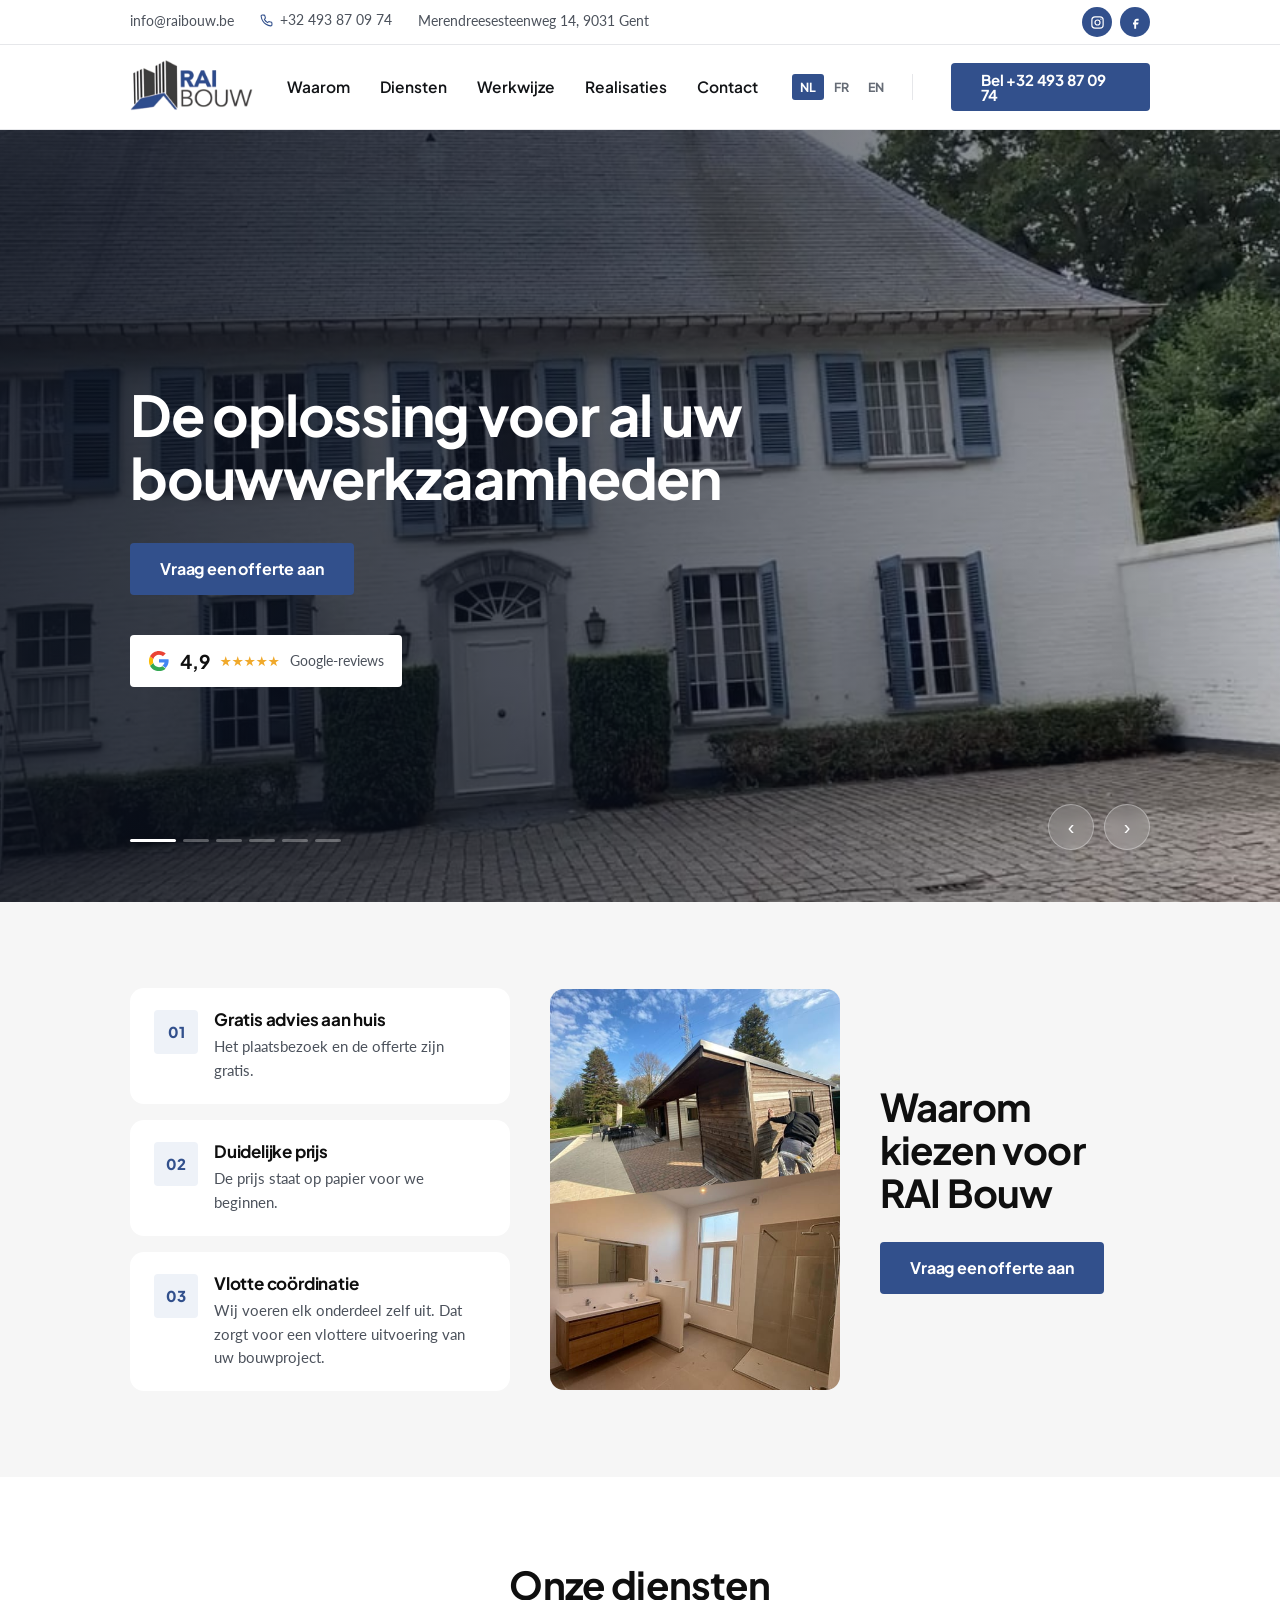
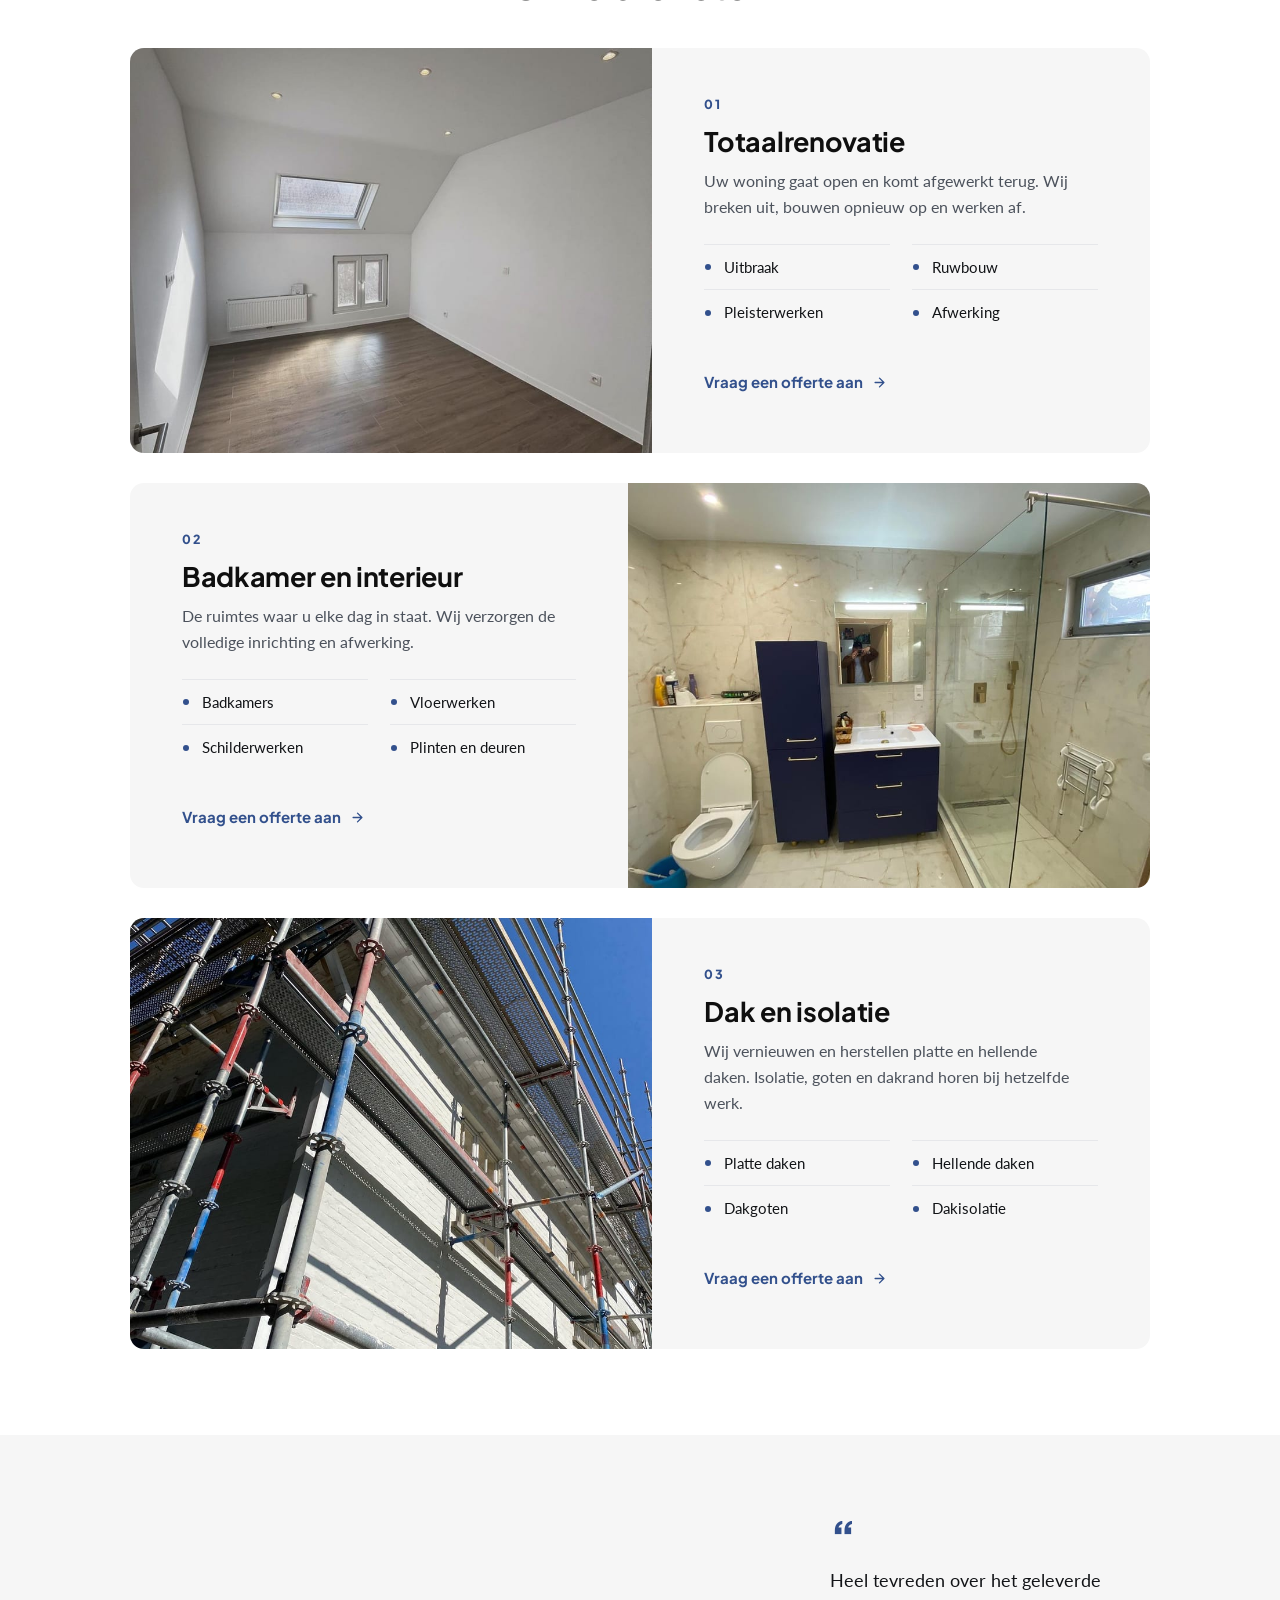
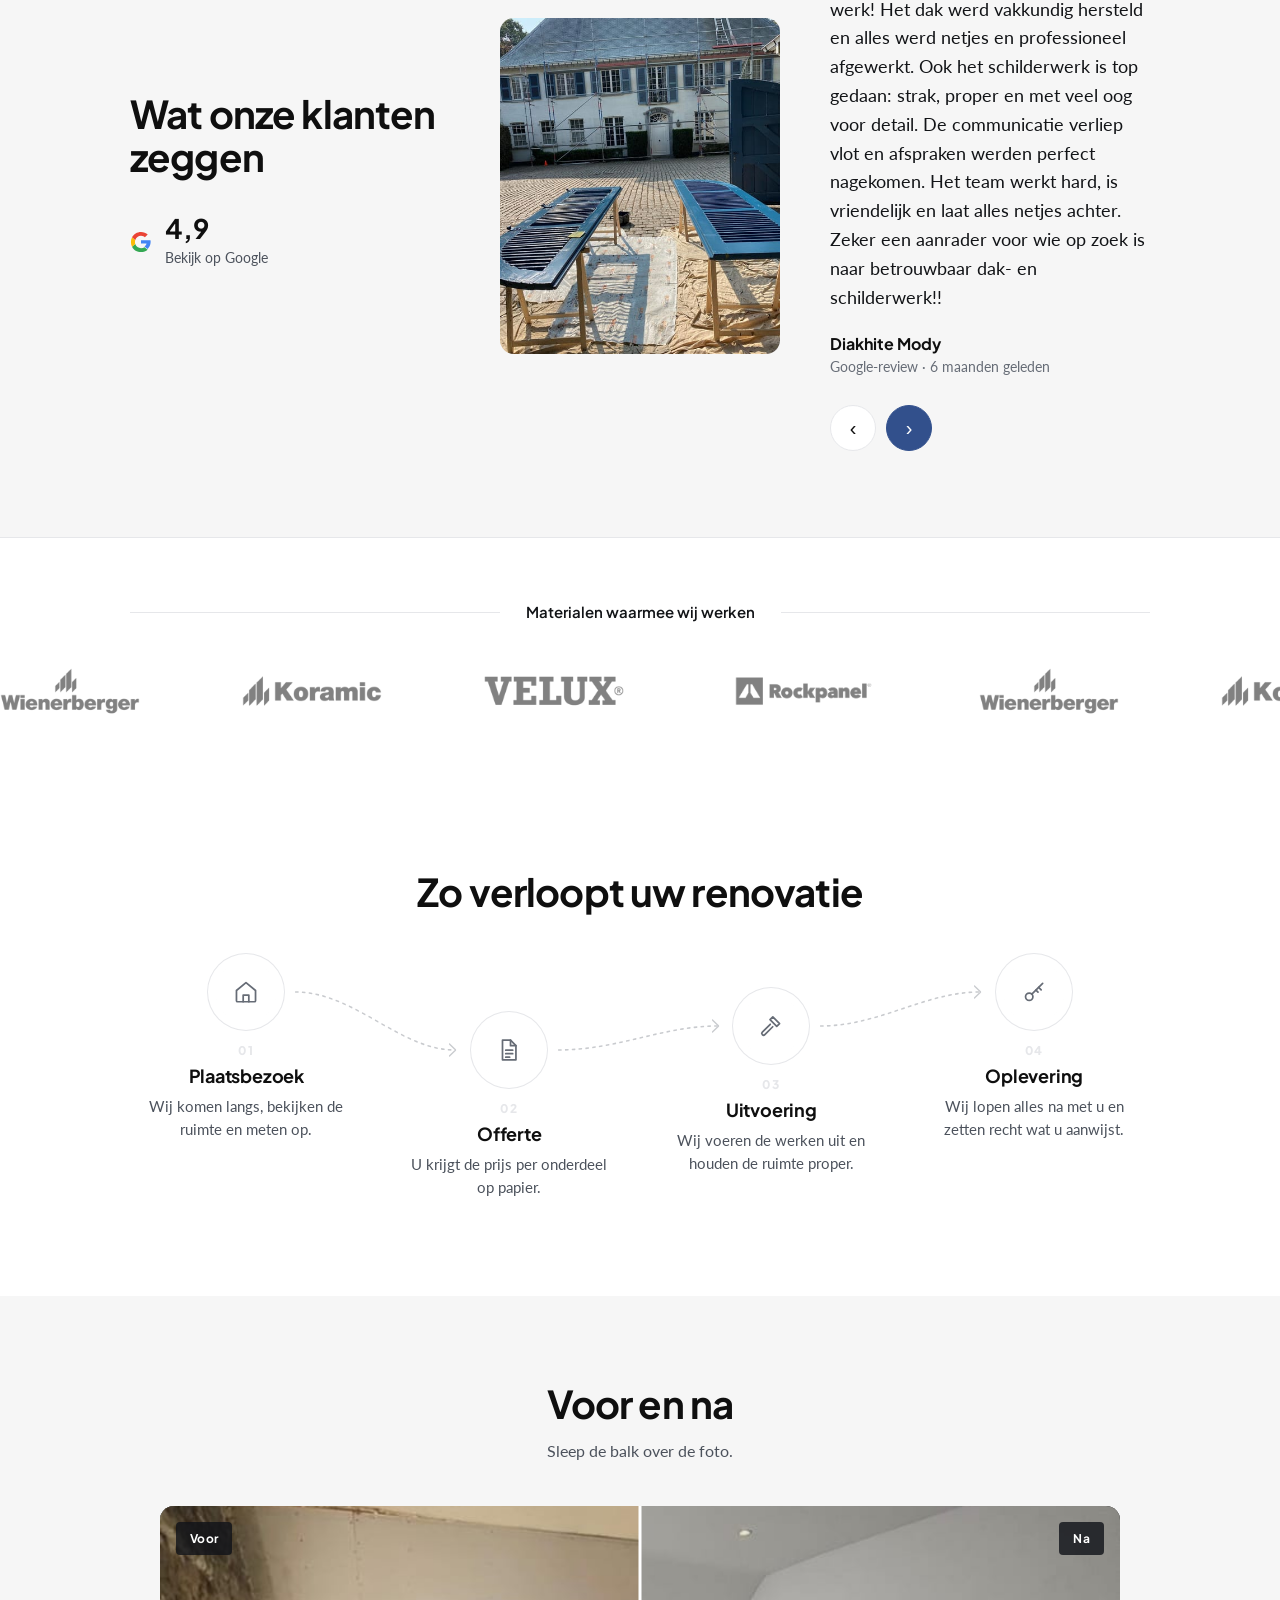
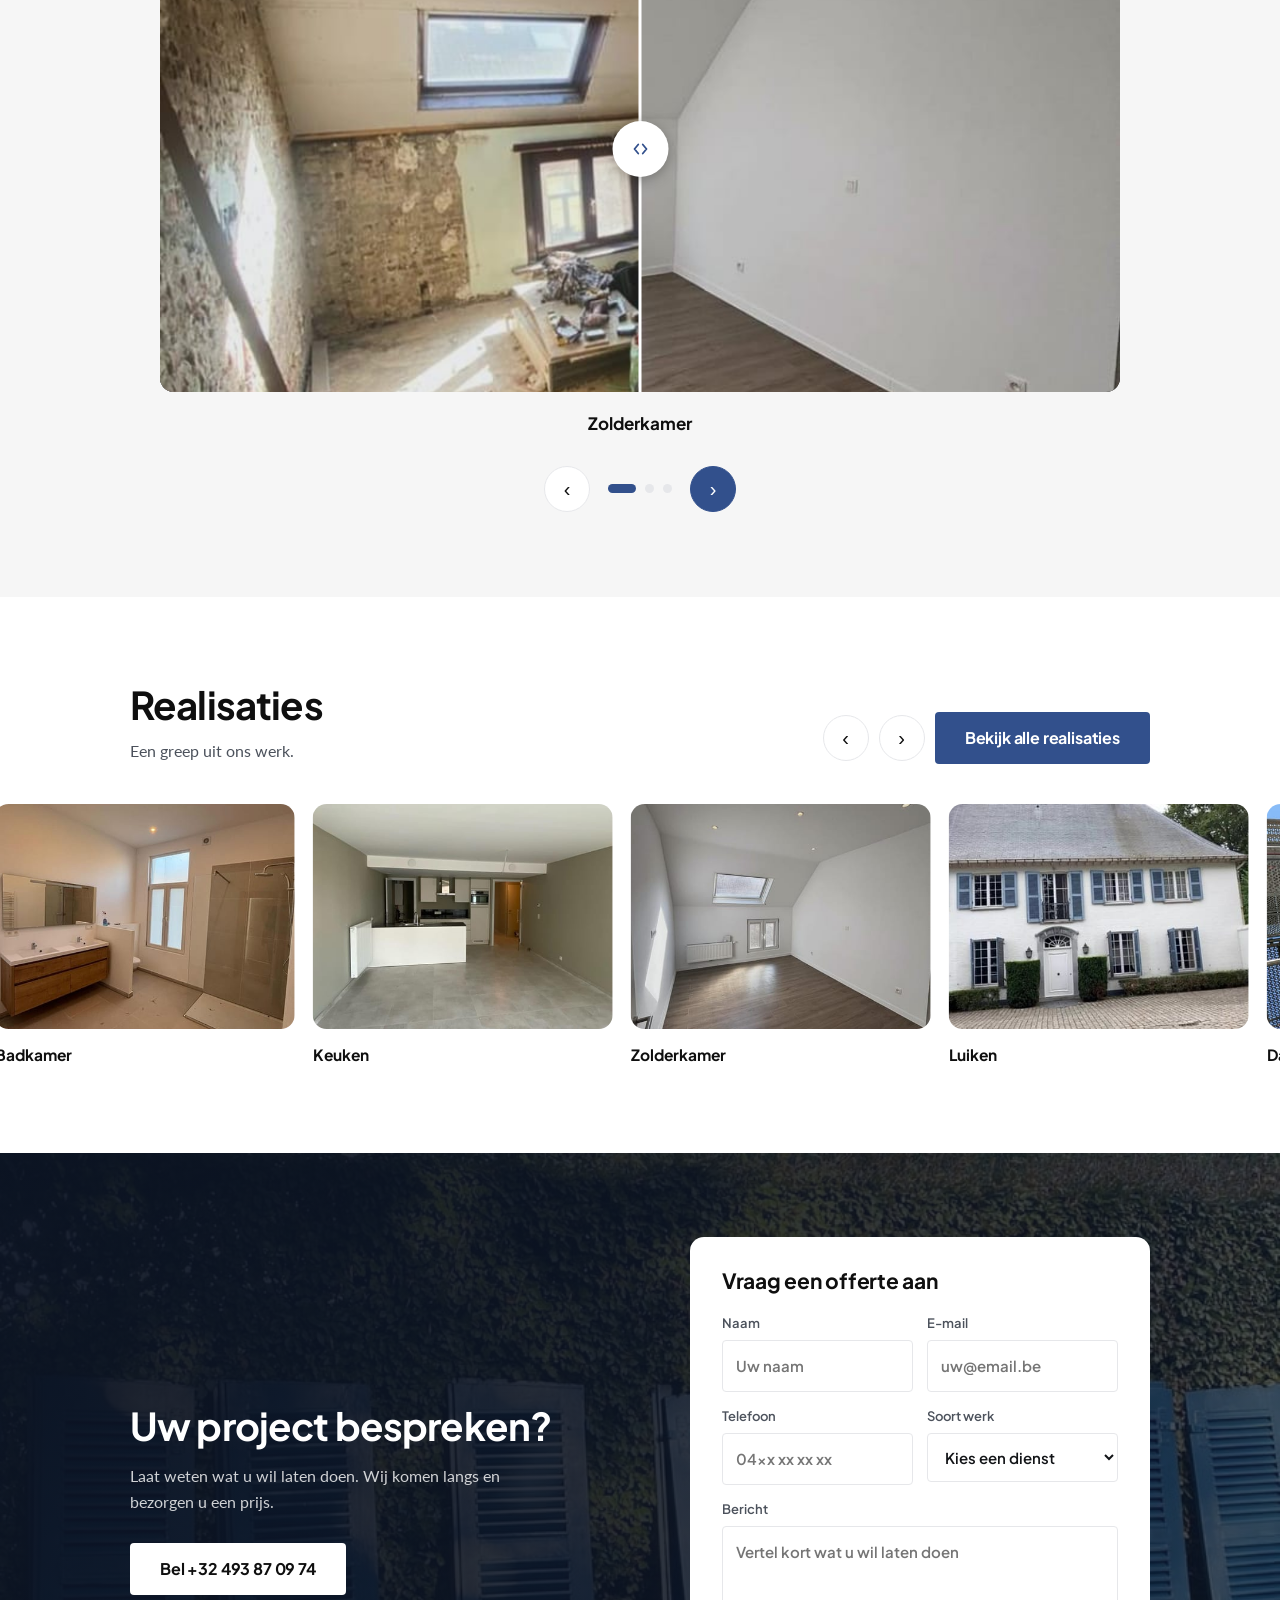
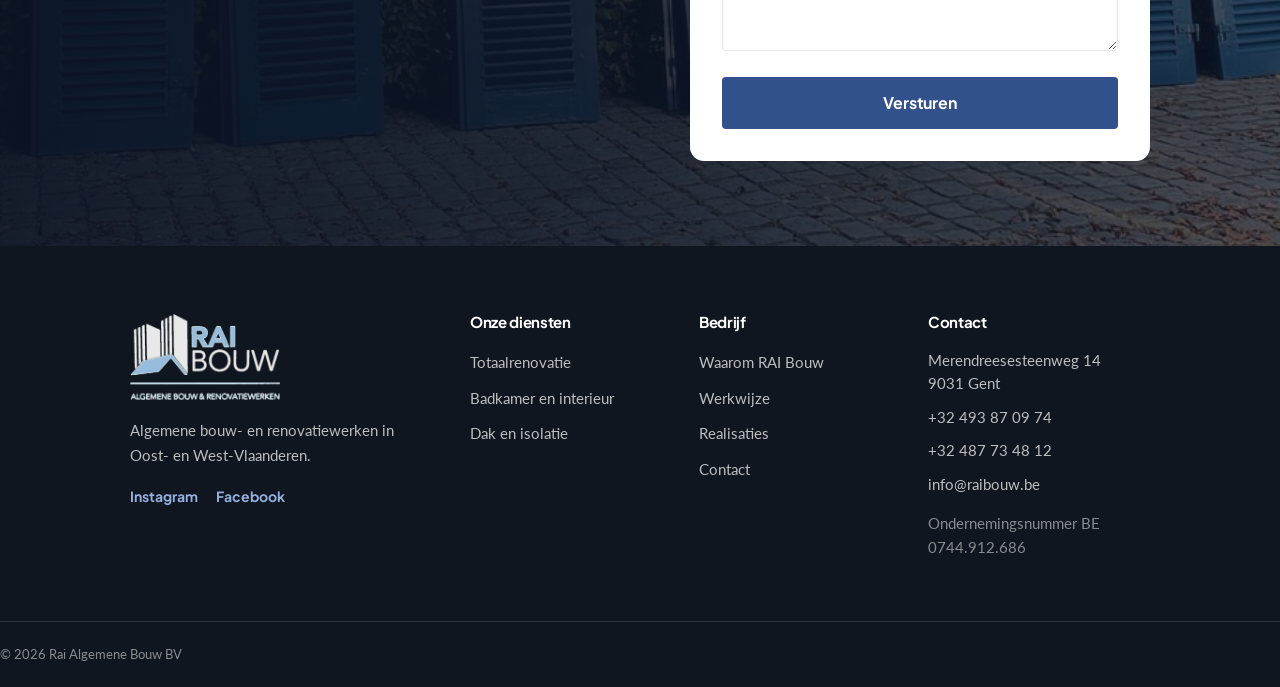
==== commit 2afbb2ec: "Banden op transform, reviews als carrousel en vertaald, tweede heroknop weg Co-Authored-By: Claude O" ====
--- a/index.html
+++ b/index.html
@@ -11,7 +11,7 @@
 <link href="https://fonts.googleapis.com/css2?family=Plus+Jakarta+Sans:wght@400;500;600;700;800&family=Lato:wght@400;700&display=swap" rel="stylesheet">
 <link rel="icon" href="img/merkteken.png" type="image/png">
 <link rel="apple-touch-icon" href="img/merkteken-180.png">
-<link rel="stylesheet" href="styles.css?v=df56626d">
+<link rel="stylesheet" href="styles.css?v=7d5bd65b">
 </head>
 <body>
 
@@ -54,7 +54,6 @@
     
     <div class="rb-hero__knoppen">
       <a class="rb-knop rb-knop--vol" href="#contact">Vraag een offerte aan</a>
-      <a class="rb-knop rb-knop--wit" href="#realisaties">Bekijk realisaties</a>
     </div>
     <div class="rb-bewijs">
       <a class="rb-bewijs__google" href="https://www.google.com/maps/place/Rai+Algemene+Bouw+BV/data=!4m7!3m6!1s0x47c36e3eb13c4f7f:0xb4e6f4acdb83bfb9!8m2!3d51.0656308!4d3.6220552!16s%2Fg%2F11mv_4k63f!19sChIJf088sT5uw0cRub-D26z05rQ" target="_blank" rel="noopener noreferrer" aria-label="Bekijk op Google"><svg class="rb-g" viewBox="0 0 48 48" width="22" height="22" aria-hidden="true"><path fill="#4285F4" d="M45 24c0-1.6-.1-2.7-.4-3.9H24v7.1h12c-.2 1.9-1.5 4.7-4.4 6.6l6.7 5.2C42.2 35.5 45 30.3 45 24z"/><path fill="#34A853" d="M24 46c5.9 0 10.9-1.9 14.5-5.3l-6.9-5.3c-1.9 1.3-4.4 2.2-7.6 2.2-5.8 0-10.7-3.8-12.5-9l-7.1 5.5C8 41.4 15.4 46 24 46z"/><path fill="#FBBC05" d="M11.5 28.6c-.5-1.4-.7-2.9-.7-4.6s.3-3.2.7-4.6l-7.1-5.5C2.9 16.9 2 20.3 2 24s.9 7.1 2.4 10.1l7.1-5.5z"/><path fill="#EA4335" d="M24 10.2c4.1 0 6.9 1.8 8.5 3.3l6.2-6C34.9 4 29.9 2 24 2 15.4 2 8 6.6 4.4 13.9l7.1 5.5c1.8-5.2 6.7-9.2 12.5-9.2z"/></svg><b>4,9</b><span class="rb-bewijs__sterren"><span class="rb-ster" aria-hidden="true">★</span><span class="rb-ster" aria-hidden="true">★</span><span class="rb-ster" aria-hidden="true">★</span><span class="rb-ster" aria-hidden="true">★</span><span class="rb-ster" aria-hidden="true">★</span></span><span>Google-reviews</span></a>
@@ -137,7 +136,7 @@
     </div>
     <div class="rb-reviews__beeld rb-op"><img class="" src="img/luiken-gevel-900.jpg" srcset="img/luiken-gevel-500.jpg 500w, img/luiken-gevel-900.jpg 900w" sizes="(max-width:1000px) 92vw, 280px" alt="Herenhuis waar RAI Bouw de luiken opnieuw schilderde" loading="lazy" decoding="async"></div>
     <div class="rb-reviews__spoorvak rb-op">
-      <ul class="rb-revspoor" data-aantal="5">
+      <div class="rb-revvak"><ul class="rb-revspoor" data-aantal="5">
         <li class="rb-rev">
           <span class="rb-rev__aanhaling" aria-hidden="true">&ldquo;</span>
           <p class="rb-rev__tekst">Heel tevreden over het geleverde werk! Het dak werd vakkundig hersteld en alles werd netjes en professioneel afgewerkt. Ook het schilderwerk is top gedaan: strak, proper en met veel oog voor detail. De communicatie verliep vlot en afspraken werden perfect nagekomen. Het team werkt hard, is vriendelijk en laat alles netjes achter. Zeker een aanrader voor wie op zoek is naar betrouwbaar dak- en schilderwerk!!</p>
@@ -163,33 +162,8 @@
           <p class="rb-rev__tekst">Zeker een aanrader voor dakwerken, zowel hellend als platte daken. Top service.</p>
           <p class="rb-rev__naam">jeroen de moor</p>
           <p class="rb-rev__bron">Google-review · 6 maanden geleden</p>
-        </li><li class="rb-rev" aria-hidden="true">
-          <span class="rb-rev__aanhaling" aria-hidden="true">&ldquo;</span>
-          <p class="rb-rev__tekst">Heel tevreden over het geleverde werk! Het dak werd vakkundig hersteld en alles werd netjes en professioneel afgewerkt. Ook het schilderwerk is top gedaan: strak, proper en met veel oog voor detail. De communicatie verliep vlot en afspraken werden perfect nagekomen. Het team werkt hard, is vriendelijk en laat alles netjes achter. Zeker een aanrader voor wie op zoek is naar betrouwbaar dak- en schilderwerk!!</p>
-          <p class="rb-rev__naam">Diakhite Mody</p>
-          <p class="rb-rev__bron">Google-review · 6 maanden geleden</p>
-        </li><li class="rb-rev" aria-hidden="true">
-          <span class="rb-rev__aanhaling" aria-hidden="true">&ldquo;</span>
-          <p class="rb-rev__tekst">Vernieuwing van ons plat dak en isoleren van een stuk hellend dak in ons appartementsgebouw in Gent. Vlot contact en afspraken correct nagekomen.</p>
-          <p class="rb-rev__naam">Laurenzo Roman</p>
-          <p class="rb-rev__bron">Google-review · 6 maanden geleden</p>
-        </li><li class="rb-rev" aria-hidden="true">
-          <span class="rb-rev__aanhaling" aria-hidden="true">&ldquo;</span>
-          <p class="rb-rev__tekst">Zeer snelle service, afwerking met oog voor detail, orde en netheid top !! Eigenaar is een heel vlotte en sympathiek persoon, een echte aanrader voor al je dakwerken.</p>
-          <p class="rb-rev__naam">Lorenzo Huys</p>
-          <p class="rb-rev__bron">Google-review · 6 maanden geleden</p>
-        </li><li class="rb-rev" aria-hidden="true">
-          <span class="rb-rev__aanhaling" aria-hidden="true">&ldquo;</span>
-          <p class="rb-rev__tekst">Schilderwerken aan ons dak waren prima uitgevoerd! Zeer vriendelijke en duidelijke communicatie met de zaakvoerder, goede opvolging van de werken en mooi resultaat!</p>
-          <p class="rb-rev__naam">Virginie Roussel</p>
-          <p class="rb-rev__bron">Google-review · een jaar geleden</p>
-        </li><li class="rb-rev" aria-hidden="true">
-          <span class="rb-rev__aanhaling" aria-hidden="true">&ldquo;</span>
-          <p class="rb-rev__tekst">Zeker een aanrader voor dakwerken, zowel hellend als platte daken. Top service.</p>
-          <p class="rb-rev__naam">jeroen de moor</p>
-          <p class="rb-rev__bron">Google-review · 6 maanden geleden</p>
         </li>
-      </ul>
+      </ul></div>
       <div class="rb-reviews__bediening">
         <button class="rb-rond" type="button" data-rev="vorige" aria-label="Vorige review">‹</button>
         <button class="rb-rond rb-rond--vol" type="button" data-rev="volgende" aria-label="Volgende review">›</button>
@@ -408,6 +382,6 @@
   <svg viewBox="0 0 24 24" width="20" height="20" fill="none" stroke="currentColor" stroke-width="2" stroke-linecap="round" stroke-linejoin="round" aria-hidden="true"><path d="M22 16.9v3a2 2 0 0 1-2.2 2 19.8 19.8 0 0 1-8.6-3.1 19.5 19.5 0 0 1-6-6A19.8 19.8 0 0 1 2.1 4.2 2 2 0 0 1 4.1 2h3a2 2 0 0 1 2 1.7c.1 1 .4 1.9.7 2.8a2 2 0 0 1-.5 2.1L8.1 9.9a16 16 0 0 0 6 6l1.3-1.2a2 2 0 0 1 2.1-.5c.9.3 1.8.6 2.8.7a2 2 0 0 1 1.7 2Z"/></svg>
   <span>Bel ons</span>
 </a>
-<script src="site.js?v=df56626d"></script>
+<script src="site.js?v=7d5bd65b"></script>
 </body>
 </html>
--- a/styles.css
+++ b/styles.css
@@ -127,7 +127,7 @@
 .rb-dia.is-aan { opacity: 1; }
 .rb-dia img { width: 100%; height: 100%; object-fit: cover; }
 .rb-hero::after { content: ""; position: absolute; inset: 0; background: linear-gradient(95deg, rgba(10, 16, 28, .86) 0%, rgba(10, 16, 28, .7) 42%, rgba(10, 16, 28, .22) 100%); }
-.rb-hero__in { position: relative; z-index: 2; padding-block: 92px; }
+.rb-hero__in { position: relative; z-index: 2; padding-block: 130px 92px; }
 .rb-hero h1 { color: var(--wit); font-size: clamp(34px, 4.4vw, 62px); font-weight: 700; max-width: 26ch; }
 .rb-hero__sub { margin-top: 20px; color: rgba(255, 255, 255, .88); font-size: 18px; max-width: 52ch; }
 .rb-hero__knoppen { margin-top: 34px; display: flex; gap: 13px; flex-wrap: wrap; }
@@ -282,9 +282,10 @@
 .rb-reviews__beeld { border-radius: var(--r-vak); overflow: hidden; aspect-ratio: 3 / 3.6; }
 .rb-reviews__beeld img { width: 100%; height: 100%; object-fit: cover; }
 .rb-reviews__spoorvak { min-width: 0; }
-.rb-revspoor { display: flex; gap: 40px; overflow-x: auto; scroll-snap-type: x mandatory; scrollbar-width: none; overscroll-behavior-x: contain; }
-.rb-revspoor::-webkit-scrollbar { display: none; }
-.rb-rev { flex: 0 0 100%; scroll-snap-align: start; }
+.rb-revvak { overflow: hidden; }
+.rb-revspoor { display: flex; transition: transform .45s cubic-bezier(.3,.7,.3,1); will-change: transform; }
+
+.rb-rev { flex: 0 0 100%; min-width: 100%; }
 .rb-rev__aanhaling { font-family: "Plus Jakarta Sans", system-ui, sans-serif; font-size: 44px; font-weight: 800; color: var(--merk); line-height: .7; display: block; }
 .rb-rev__tekst { margin-top: 14px; font-size: 18px; line-height: 1.6; color: var(--inkt); }
 .rb-rev__naam { margin-top: 20px; font-family: "Plus Jakarta Sans", system-ui, sans-serif; font-weight: 700; font-size: 16px; color: var(--kop); }
@@ -343,7 +344,7 @@
   .rb-logo img { width: 112px; }
 
   .rb-hero { min-height: calc(100svh - 104px); }
-  .rb-hero__in { padding-block: 104px 124px; }
+  .rb-hero__in { padding-block: 150px 124px; }
   .rb-hero__bediening { right: var(--zij); bottom: 30px; }
   /* de streepjes vallen weg; de Google-pil neemt die plek onderaan links over */
   .rb-hero__streep { display: none; }
@@ -410,10 +411,10 @@
 .rb-duo__b { bottom: 0; height: 58%; clip-path: polygon(0 20%, 100% 5%, 100% 100%, 0 100%); border-radius: 0 0 var(--r-vak) var(--r-vak); }
 
 /* doorlopende band */
-.rb-loop { width: 100%; position: relative; overflow-x: auto; overflow-y: hidden; scrollbar-width: none; -ms-overflow-style: none; overscroll-behavior-x: contain; cursor: grab; touch-action: pan-y; }
+.rb-loop { width: 100%; position: relative; overflow: hidden; cursor: grab; touch-action: pan-y; }
 .rb-loop::-webkit-scrollbar { display: none; }
 .rb-loop.is-sleept { cursor: grabbing; }
-.rb-loop__spoor { display: flex; width: max-content; }
+.rb-loop__spoor { display: flex; width: max-content; will-change: transform; transform: translate3d(0, 0, 0); backface-visibility: hidden; }
 .rb-loop__spoor--traag { align-items: center; }
 
 /* realisatieband op de home */
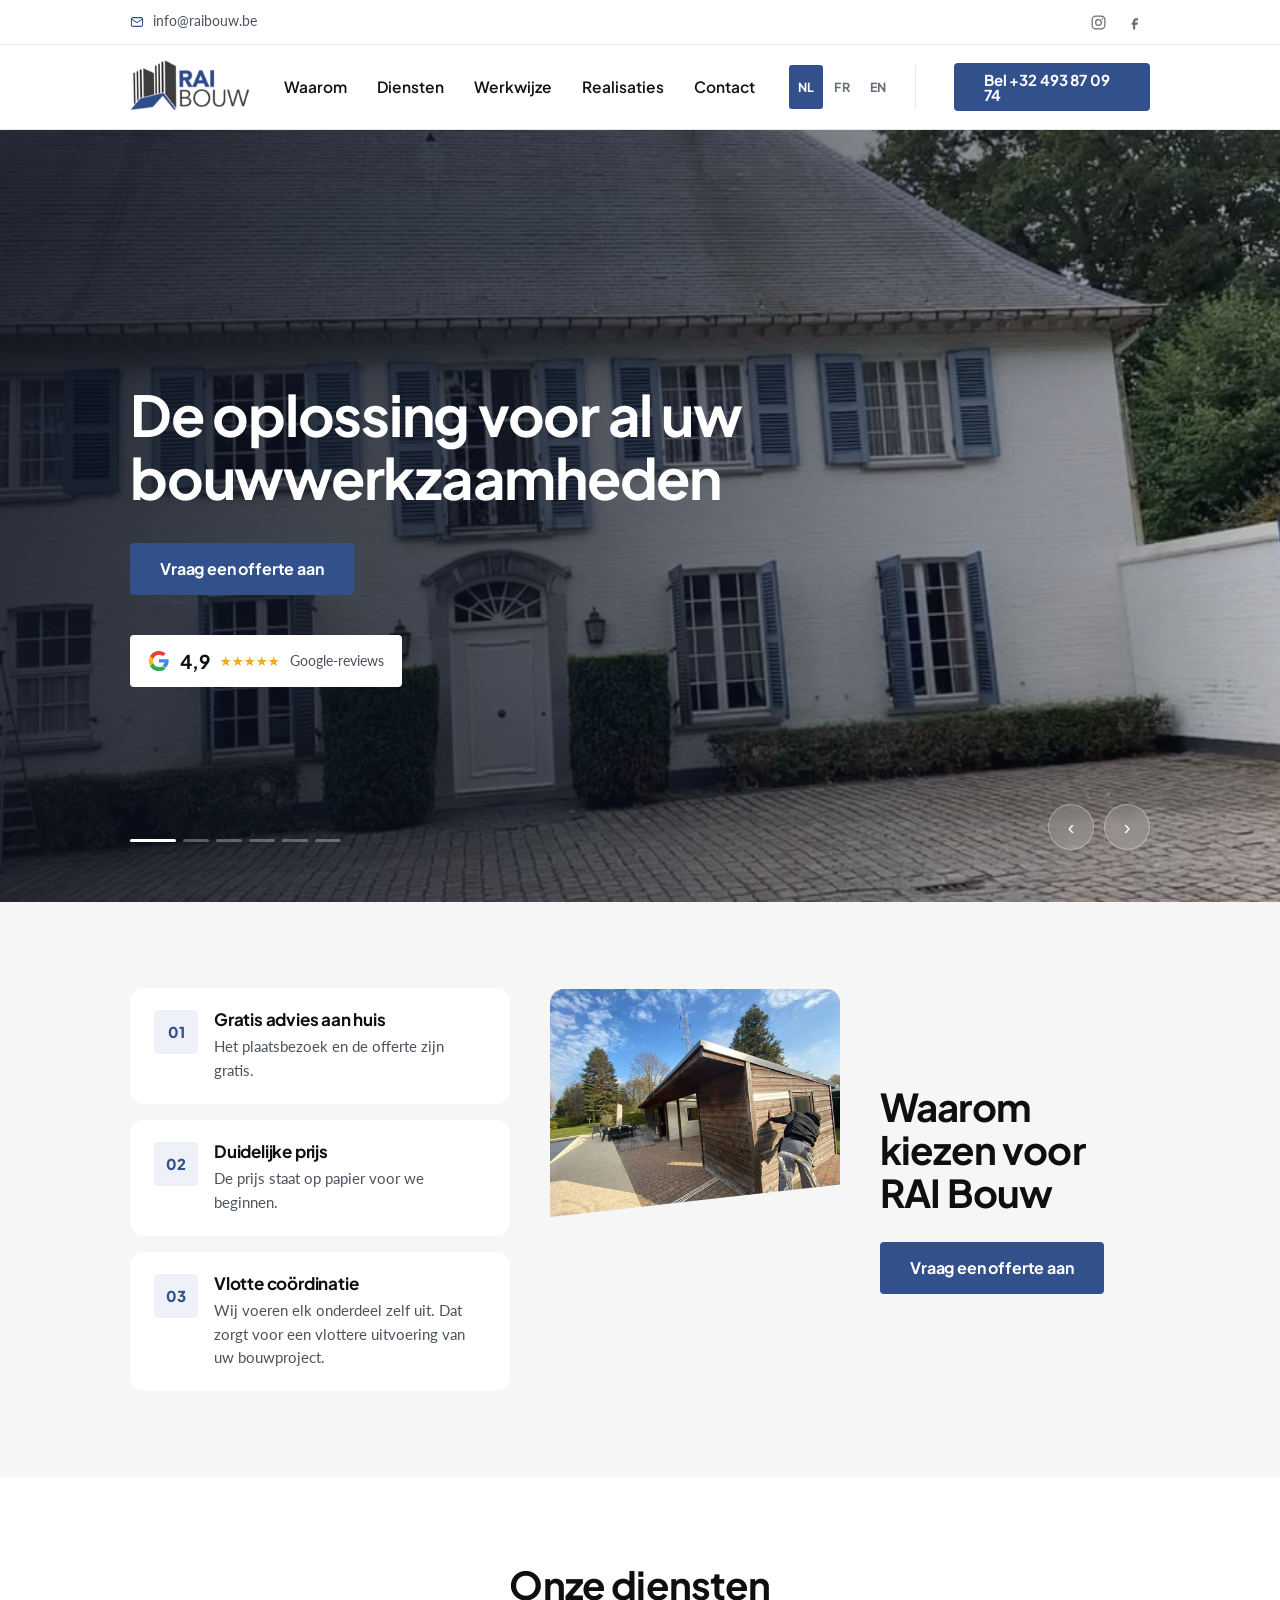
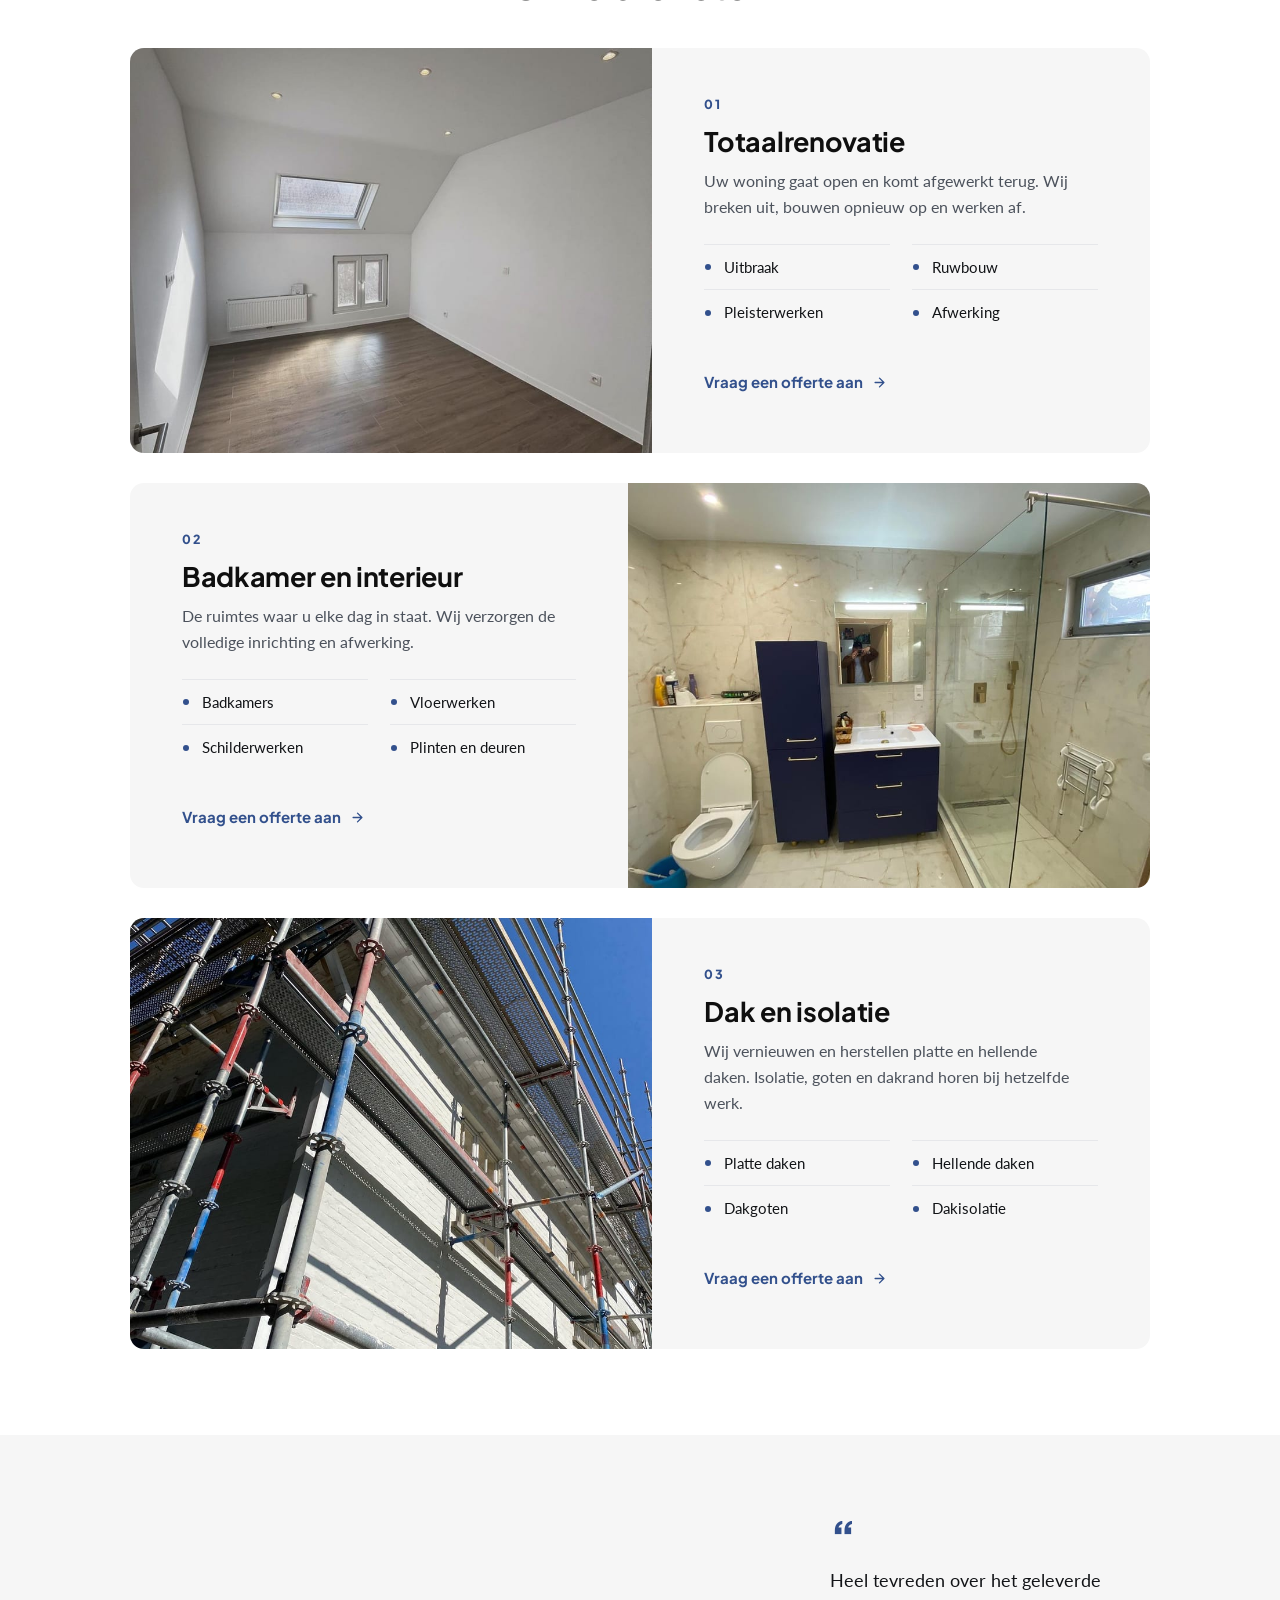
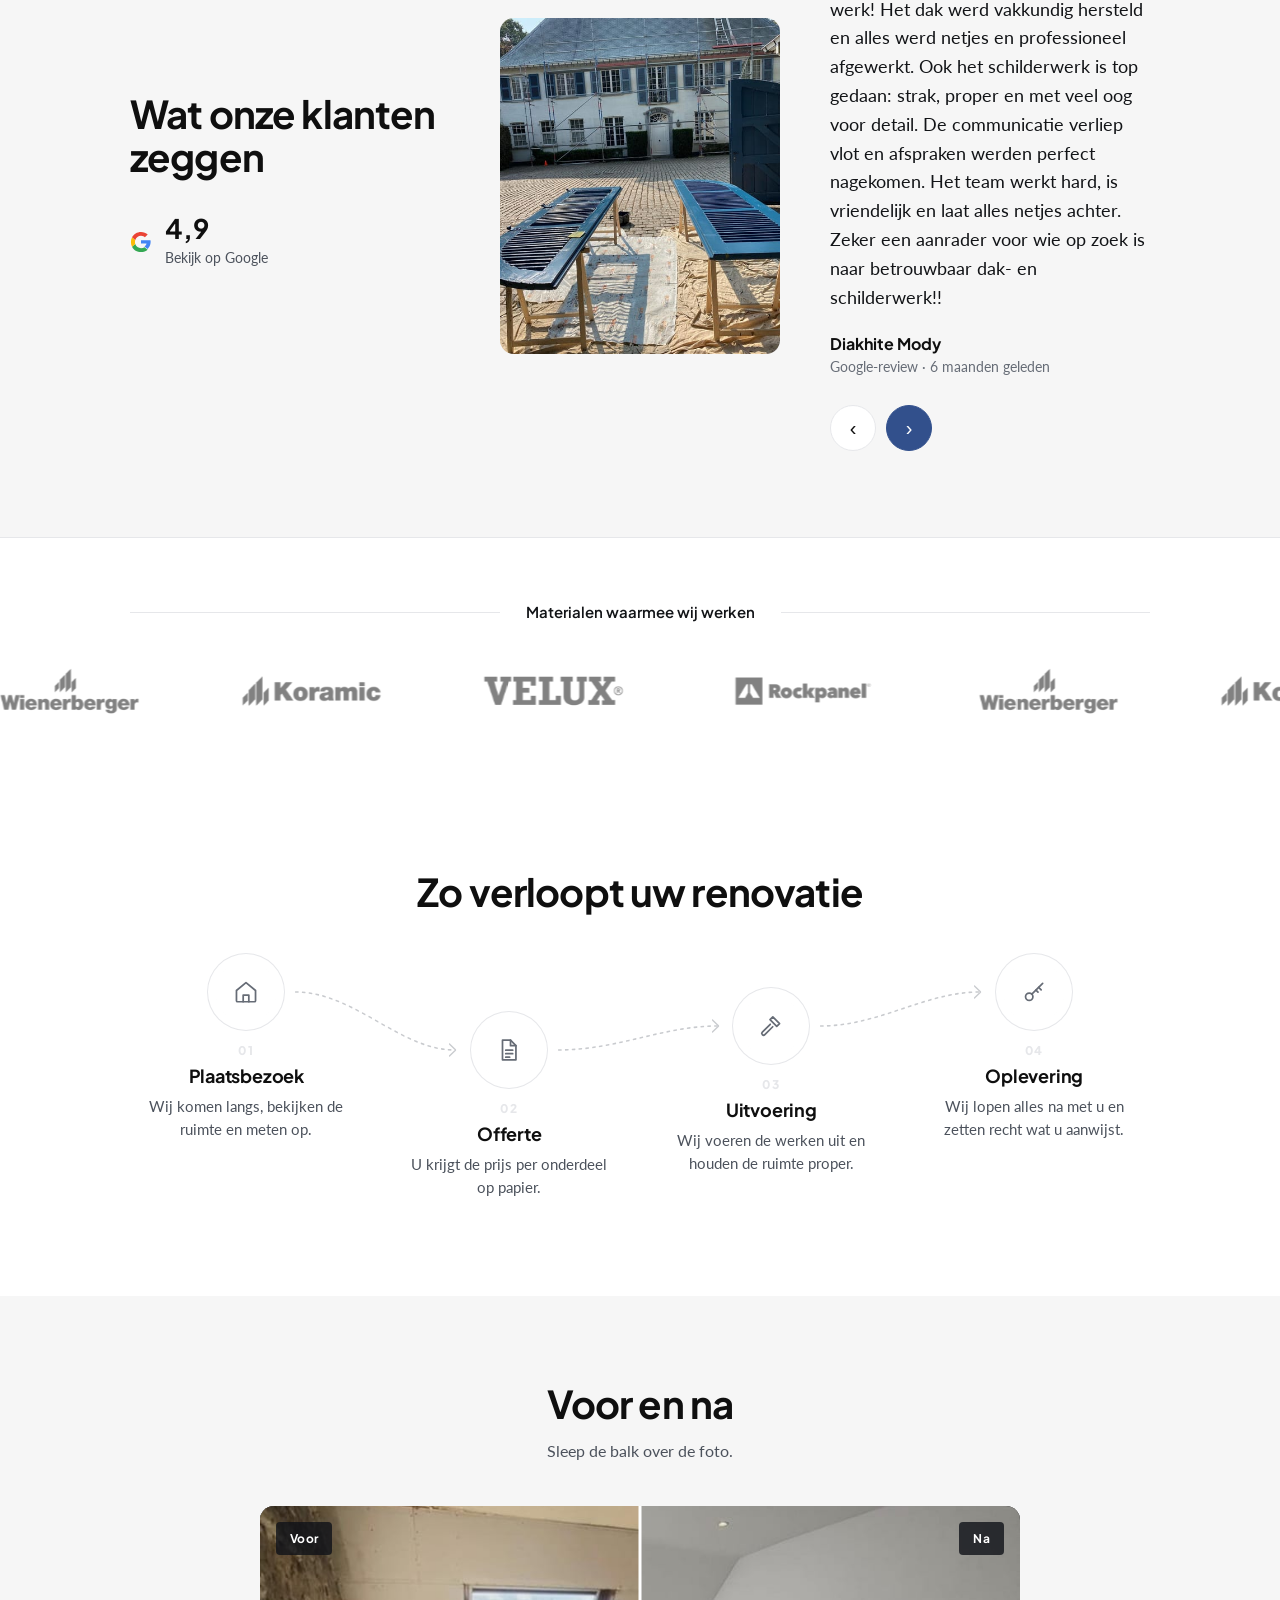
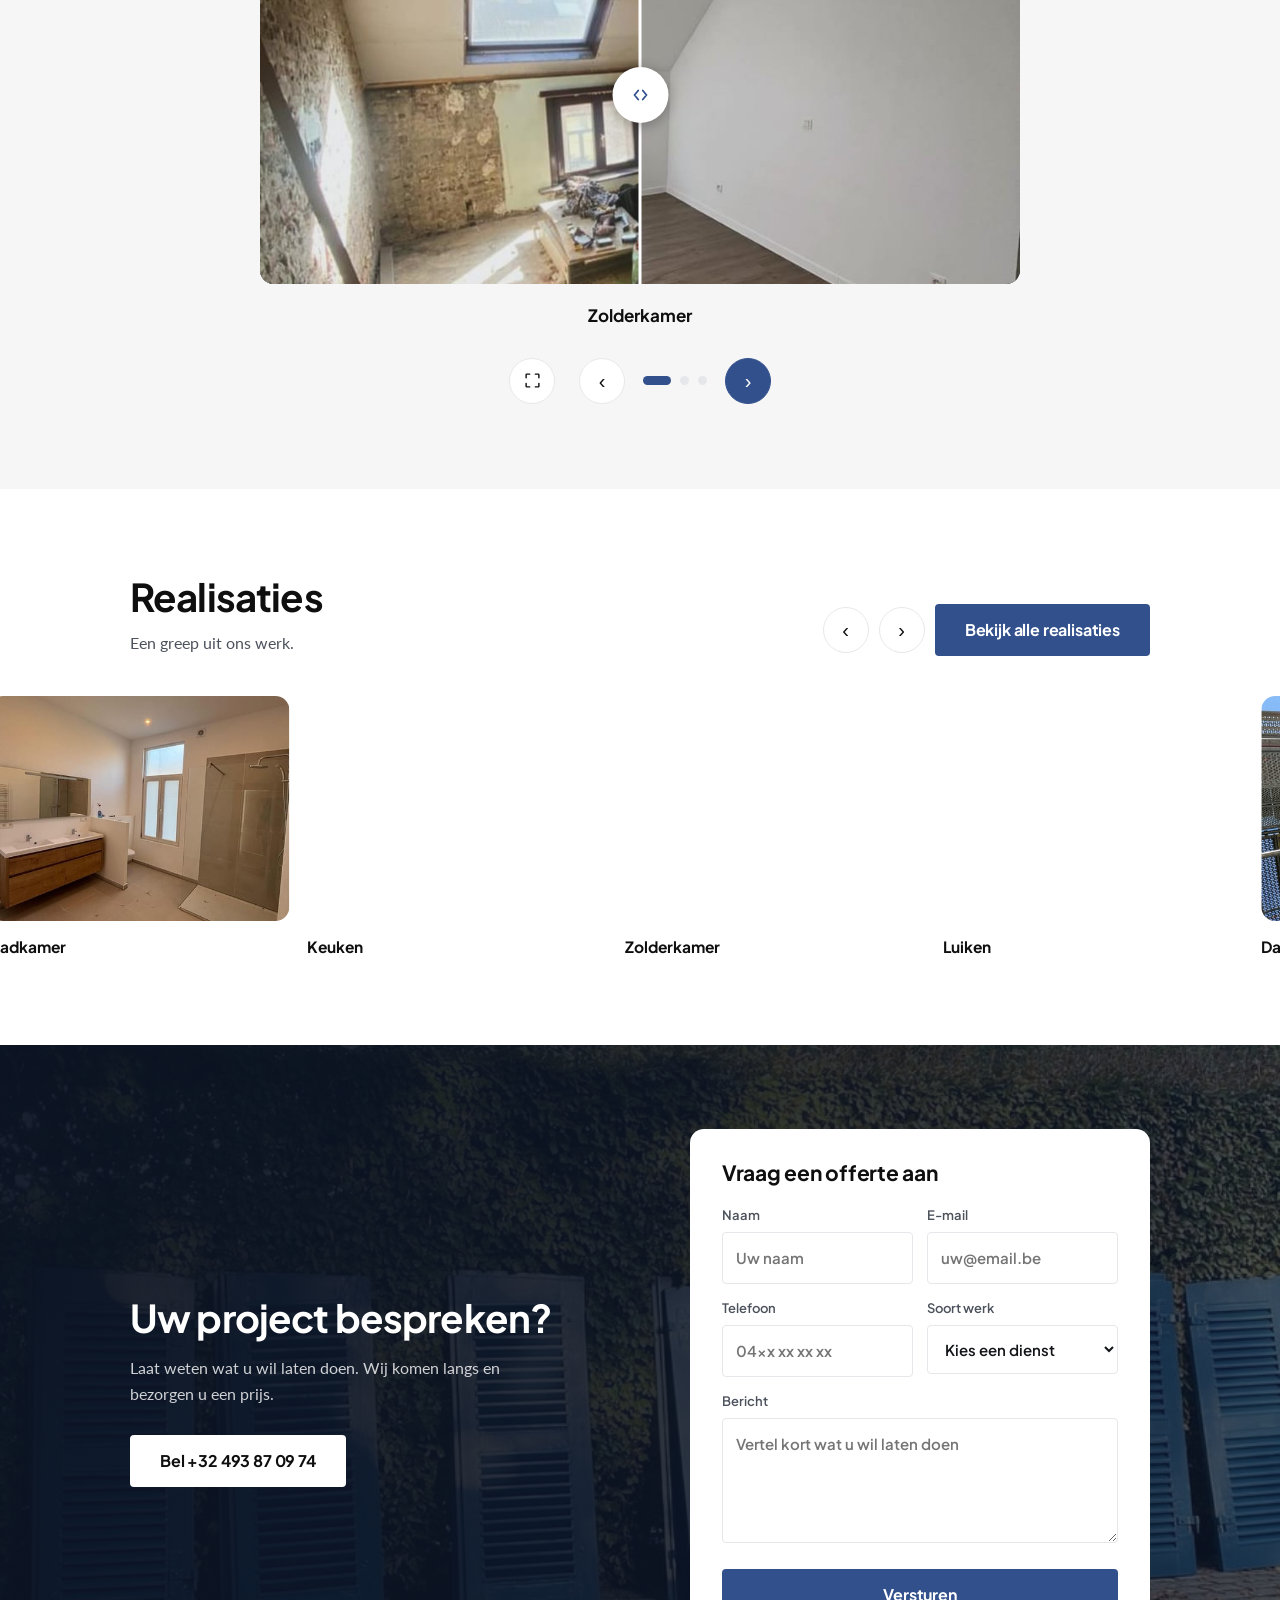
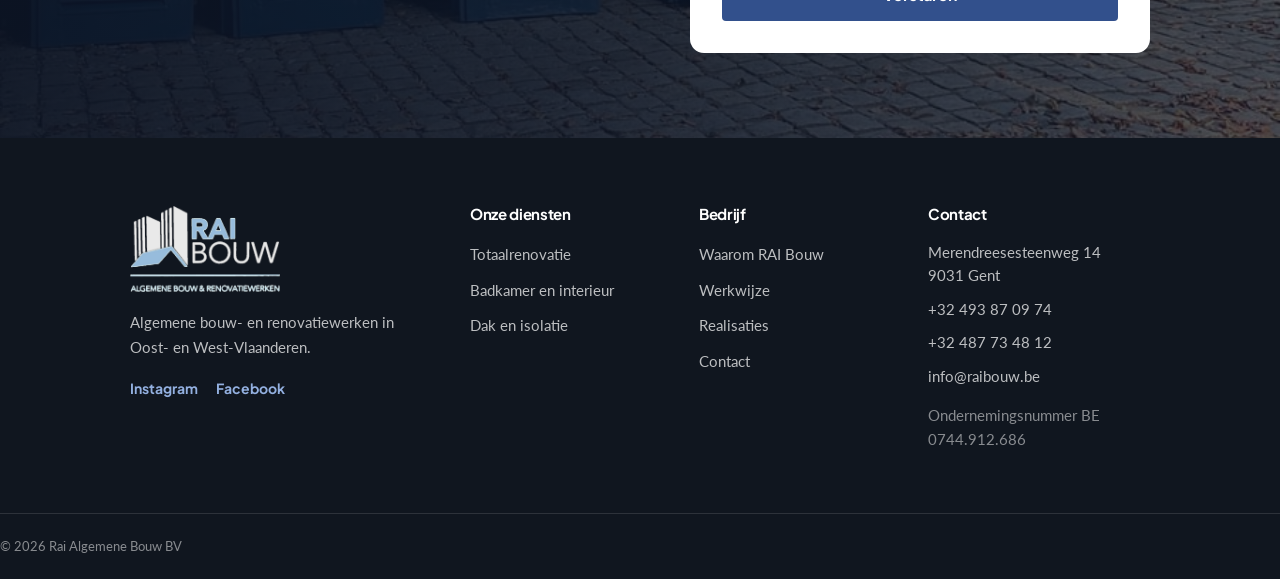
==== commit 7143e779: "Bovenbalk met mail en socials, voor-en-na kleiner met schermvullende stand Co-Authored-By: Claude Op" ====
--- a/index.html
+++ b/index.html
@@ -11,18 +11,16 @@
 <link href="https://fonts.googleapis.com/css2?family=Plus+Jakarta+Sans:wght@400;500;600;700;800&family=Lato:wght@400;700&display=swap" rel="stylesheet">
 <link rel="icon" href="img/merkteken.png" type="image/png">
 <link rel="apple-touch-icon" href="img/merkteken-180.png">
-<link rel="stylesheet" href="styles.css?v=7d5bd65b">
+<link rel="stylesheet" href="styles.css?v=a0ed50f1">
 </head>
 <body>
 
 <div class="rb-top">
   <div class="rb-breed rb-top__in">
-    <p class="rb-top__stuk"><a href="mailto:info@raibouw.be">info@raibouw.be</a></p>
-    <p class="rb-top__stuk rb-top__bel"><a href="tel:+32493870974"><svg viewBox="0 0 24 24" width="13" height="13" fill="none" stroke="currentColor" stroke-width="2" stroke-linecap="round" stroke-linejoin="round" aria-hidden="true"><path d="M22 16.9v3a2 2 0 0 1-2.2 2 19.8 19.8 0 0 1-8.6-3.1 19.5 19.5 0 0 1-6-6A19.8 19.8 0 0 1 2.1 4.2 2 2 0 0 1 4.1 2h3a2 2 0 0 1 2 1.7c.1 1 .4 1.9.7 2.8a2 2 0 0 1-.5 2.1L8.1 9.9a16 16 0 0 0 6 6l1.3-1.2a2 2 0 0 1 2.1-.5c.9.3 1.8.6 2.8.7a2 2 0 0 1 1.7 2Z"/></svg>+32 493 87 09 74</a></p>
-    <p class="rb-top__stuk">Merendreesesteenweg 14, 9031 Gent</p>
+    <p class="rb-top__mail"><a href="mailto:info@raibouw.be"><svg viewBox="0 0 24 24" width="14" height="14" fill="none" stroke="currentColor" stroke-width="1.8" stroke-linecap="round" stroke-linejoin="round" aria-hidden="true"><rect x="2.5" y="4.5" width="19" height="15" rx="2.5"/><path d="m3 7 8.2 5.6a1.5 1.5 0 0 0 1.6 0L21 7"/></svg>info@raibouw.be</a></p>
     <p class="rb-top__soc">
-      <a href="https://www.instagram.com/rai.algemene.bouw/" target="_blank" rel="noopener noreferrer" aria-label="Instagram"><svg viewBox="0 0 24 24" width="15" height="15" fill="none" stroke="currentColor" stroke-width="1.9"><rect x="3" y="3" width="18" height="18" rx="5"/><circle cx="12" cy="12" r="4"/><circle cx="17.5" cy="6.5" r="1.1" fill="currentColor" stroke="none"/></svg></a>
-      <a href="https://www.facebook.com/Rai.algemene.bouw/" target="_blank" rel="noopener noreferrer" aria-label="Facebook"><svg viewBox="0 0 24 24" width="15" height="15" fill="currentColor"><path d="M14 9h3V6h-3c-2.2 0-4 1.8-4 4v2H8v3h2v7h3v-7h3l1-3h-4v-2c0-.6.4-1 1-1z"/></svg></a>
+      <a href="https://www.instagram.com/rai.algemene.bouw/" target="_blank" rel="noopener noreferrer" aria-label="Instagram"><svg viewBox="0 0 24 24" width="17" height="17" fill="none" stroke="currentColor" stroke-width="1.7"><rect x="3" y="3" width="18" height="18" rx="5"/><circle cx="12" cy="12" r="4"/><circle cx="17.5" cy="6.5" r="1.1" fill="currentColor" stroke="none"/></svg></a>
+      <a href="https://www.facebook.com/Rai.algemene.bouw/" target="_blank" rel="noopener noreferrer" aria-label="Facebook"><svg viewBox="0 0 24 24" width="17" height="17" fill="currentColor"><path d="M14 9h3V6h-3c-2.2 0-4 1.8-4 4v2H8v3h2v7h3v-7h3l1-3h-4v-2c0-.6.4-1 1-1z"/></svg></a>
     </p>
   </div>
 </div>
@@ -248,6 +246,7 @@
         <figcaption>Schilderwerk</figcaption>
       </figure>
       <div class="rb-schuif__bediening">
+        <button class="rb-rond rb-schuif__groot" type="button" data-groot aria-label="Schermvullend"><svg viewBox="0 0 24 24" width="17" height="17" fill="none" stroke="currentColor" stroke-width="2" stroke-linecap="round" stroke-linejoin="round" aria-hidden="true"><path d="M8 3H4a1 1 0 0 0-1 1v4M16 3h4a1 1 0 0 1 1 1v4M8 21H4a1 1 0 0 1-1-1v-4M16 21h4a1 1 0 0 0 1-1v-4"/></svg></button>
         <button class="rb-rond" type="button" data-schuif="vorige" aria-label="Vorig project">‹</button>
         <div class="rb-schuif__stippen"><button class="rb-stip is-aan" type="button" data-naar="0" aria-label="Zolderkamer"></button><button class="rb-stip" type="button" data-naar="1" aria-label="Keuken"></button><button class="rb-stip" type="button" data-naar="2" aria-label="Schilderwerk"></button></div>
         <button class="rb-rond rb-rond--vol" type="button" data-schuif="volgende" aria-label="Volgend project">›</button>
@@ -382,6 +381,6 @@
   <svg viewBox="0 0 24 24" width="20" height="20" fill="none" stroke="currentColor" stroke-width="2" stroke-linecap="round" stroke-linejoin="round" aria-hidden="true"><path d="M22 16.9v3a2 2 0 0 1-2.2 2 19.8 19.8 0 0 1-8.6-3.1 19.5 19.5 0 0 1-6-6A19.8 19.8 0 0 1 2.1 4.2 2 2 0 0 1 4.1 2h3a2 2 0 0 1 2 1.7c.1 1 .4 1.9.7 2.8a2 2 0 0 1-.5 2.1L8.1 9.9a16 16 0 0 0 6 6l1.3-1.2a2 2 0 0 1 2.1-.5c.9.3 1.8.6 2.8.7a2 2 0 0 1 1.7 2Z"/></svg>
   <span>Bel ons</span>
 </a>
-<script src="site.js?v=7d5bd65b"></script>
+<script src="site.js?v=a0ed50f1"></script>
 </body>
 </html>
--- a/styles.css
+++ b/styles.css
@@ -77,21 +77,24 @@
 .rb-rond--vol { background: var(--merk); border-color: var(--merk); color: var(--wit); }
 .rb-rond--vol:hover { background: var(--merk-diep); border-color: var(--merk-diep); color: var(--wit); }
 
-/* ---------- topbalk ---------- */
+/* ---------- topbalk: e-mail links, sociaal rechts ---------- */
 .rb-top { background: var(--wit); border-bottom: 1px solid var(--lijn); font-size: 13.5px; color: var(--tekst); }
-.rb-top__in { display: flex; align-items: center; gap: 26px; min-height: 44px; flex-wrap: wrap; }
-.rb-top__bel a { display: inline-flex; align-items: center; gap: 7px; }
-.rb-top__bel svg { color: var(--merk); }
+.rb-top__in { display: flex; align-items: center; justify-content: space-between; min-height: 44px; }
+.rb-top__mail a { display: inline-flex; align-items: center; gap: 9px; min-height: 44px; }
+.rb-top__mail svg { color: var(--merk); flex: 0 0 auto; }
 .rb-top a:hover { color: var(--merk); }
+.rb-top__soc { display: flex; align-items: center; gap: 4px; }
+.rb-top__soc a { width: 32px; height: 32px; border-radius: 999px; color: var(--zacht); display: grid; place-items: center; transition: color .18s ease, background .18s ease; }
+.rb-top__soc a:hover { color: var(--merk); background: var(--merk-licht); }
+
+/* taalkeuze: in de navigatiebalk en in het uitklapmenu */
 .rb-talen { display: flex; align-items: center; gap: 2px; }
 .rb-talen--kop { margin-left: auto; padding-right: 20px; margin-right: 4px; border-right: 1px solid var(--lijn); }
 .rb-talen--menu { display: none; }
-.rb-taal { display: inline-flex; align-items: center; justify-content: center; min-width: 32px; height: 26px; padding: 0 7px; border-radius: 3px; font-family: "Plus Jakarta Sans", system-ui, sans-serif; font-size: 12.5px; font-weight: 700; letter-spacing: .02em; color: var(--zacht); transition: color .18s ease, background .18s ease; }
+.rb-taal { display: inline-flex; align-items: center; justify-content: center; min-width: 34px; height: 28px; padding: 0 8px; border-radius: 3px; font-family: "Plus Jakarta Sans", system-ui, sans-serif; font-size: 12.5px; font-weight: 700; letter-spacing: .03em; color: var(--zacht); transition: color .18s ease, background .18s ease; }
 a.rb-taal:hover { color: var(--merk); background: var(--merk-licht); }
 .rb-taal.is-aan { color: var(--wit); background: var(--merk); }
-.rb-top__soc { margin-left: auto; display: flex; gap: 8px; }
-.rb-top__soc a { width: 30px; height: 30px; border-radius: 999px; background: var(--merk); color: var(--wit); display: grid; place-items: center; }
-.rb-top__soc a:hover { background: var(--merk-diep); color: var(--wit); }
+.rb-talen--kop .rb-taal { height: 44px; }
 
 /* ---------- kop ---------- */
 .rb-kop { position: sticky; top: 0; z-index: 60; background: var(--wit); border-bottom: 1px solid var(--lijn); }
@@ -199,9 +202,9 @@
 .rb-boog svg { width: 100%; height: 100%; }
 
 /* ---------- voor en na ---------- */
-.rb-schuif { max-width: 960px; margin-inline: auto; }
+.rb-schuif { max-width: 760px; margin-inline: auto; }
 .rb-schuif__paar figcaption { margin-top: 18px; text-align: center; font-family: "Plus Jakarta Sans", system-ui, sans-serif; font-weight: 700; font-size: 17px; color: var(--kop); }
-.rb-schuif__vak { position: relative; width: 100%; height: clamp(340px, 54vh, 560px); border-radius: var(--r-vak); overflow: hidden; background: #000; touch-action: pan-y; cursor: ew-resize; user-select: none; -webkit-user-select: none; }
+.rb-schuif__vak { position: relative; width: 100%; height: clamp(300px, 42vh, 440px); border-radius: var(--r-vak); overflow: hidden; background: #000; touch-action: pan-y; cursor: ew-resize; user-select: none; -webkit-user-select: none; }
 .rb-schuif__na, .rb-schuif__voor { position: absolute; inset: 0; overflow: hidden; }
 .rb-schuif__voor { clip-path: inset(0 50% 0 0); }
 .rb-schuif__na img, .rb-schuif__voor img { position: absolute; inset: 0; width: 100%; height: 100%; object-fit: cover; pointer-events: none; -webkit-user-drag: none; }
@@ -322,18 +325,9 @@
   :root { --zij: 22px; --lucht: 58px; }
   html { scroll-padding-top: 78px; }
 
-  /* één rij: bellen links, sociaal rechts. Mail en adres staan in de voettekst. */
-  .rb-top__in { flex-wrap: nowrap; justify-content: space-between; gap: 12px; min-height: 42px; font-size: 13.5px; padding: 0; }
-  .rb-top__stuk:nth-child(1) { display: none; }
-  .rb-top__stuk:nth-child(3) { display: none; }
-  .rb-top__bel { display: block; }
-  .rb-top__bel a { font-weight: 600; color: var(--inkt); min-height: 42px; }
-  .rb-talen--kop { display: none; }
-  .rb-talen--menu { display: flex; gap: 6px; margin-top: 20px; }
-  .rb-talen--menu .rb-taal { flex: 1; min-width: 0; height: 44px; font-size: 14px; border: 1px solid var(--lijn); border-radius: var(--r); }
-  .rb-talen--menu .rb-taal.is-aan { border-color: var(--merk); }
-  .rb-top__soc { margin-left: auto; gap: 7px; }
-  .rb-top__soc a { width: 28px; height: 28px; }
+  .rb-top { font-size: 13px; }
+  .rb-top__mail a { gap: 7px; }
+  .rb-top__soc a { width: 30px; height: 30px; }
 
   .rb-kop__in { min-height: 68px; gap: 14px; }
   .rb-nav { display: none; }
@@ -505,3 +499,10 @@
 @media (prefers-reduced-motion: reduce) {
   .rb-belzweef { transition: none; }
 }
+
+/* ---------- voor en na schermvullend ---------- */
+.rb-schuif__groot { margin-right: 6px; }
+.rb-schuif__paar:fullscreen { background: #0a101c; display: flex; flex-direction: column; justify-content: center; padding: 3vh 3vw; }
+.rb-schuif__paar:fullscreen .rb-schuif__vak { height: 88vh; border-radius: 0; }
+.rb-schuif__paar:fullscreen figcaption { color: var(--wit); margin-top: 14px; }
+.rb-schuif__paar:fullscreen .rb-schuif__merk { font-size: 14px; padding: 9px 17px; }
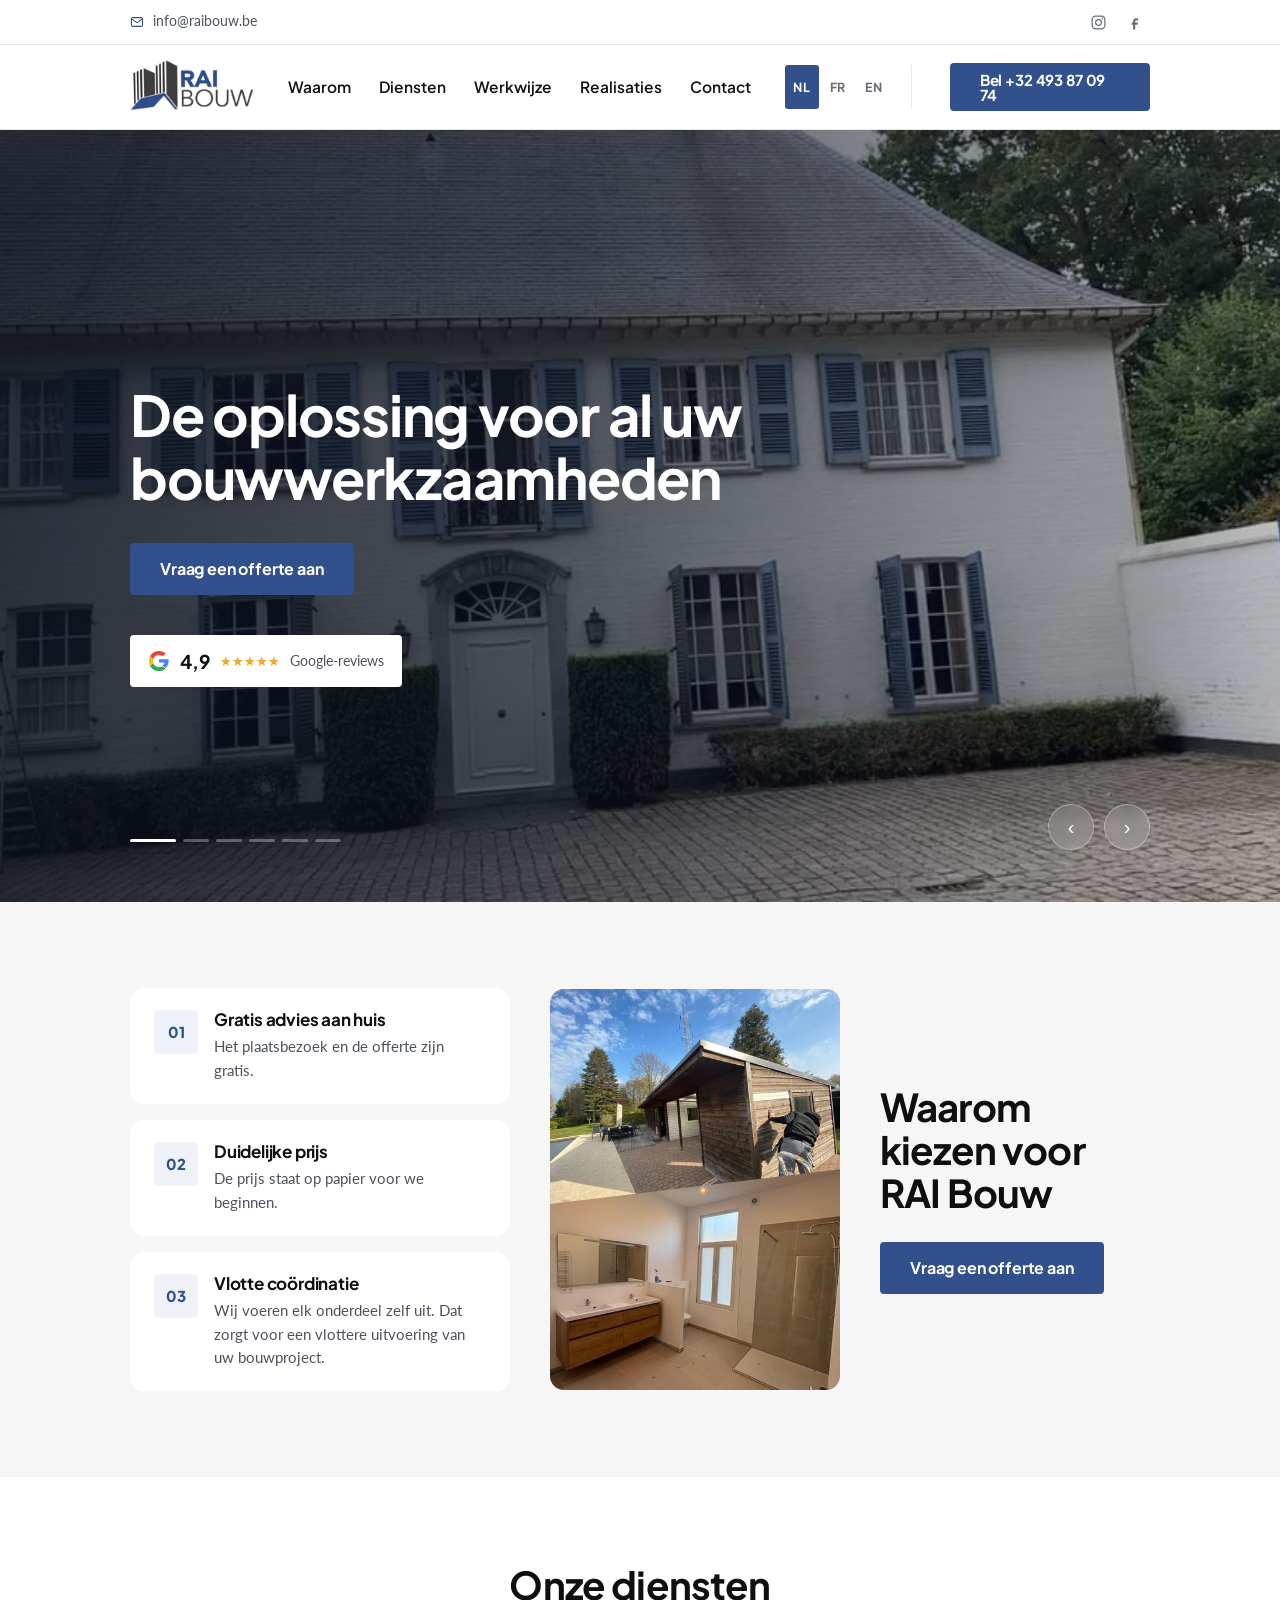
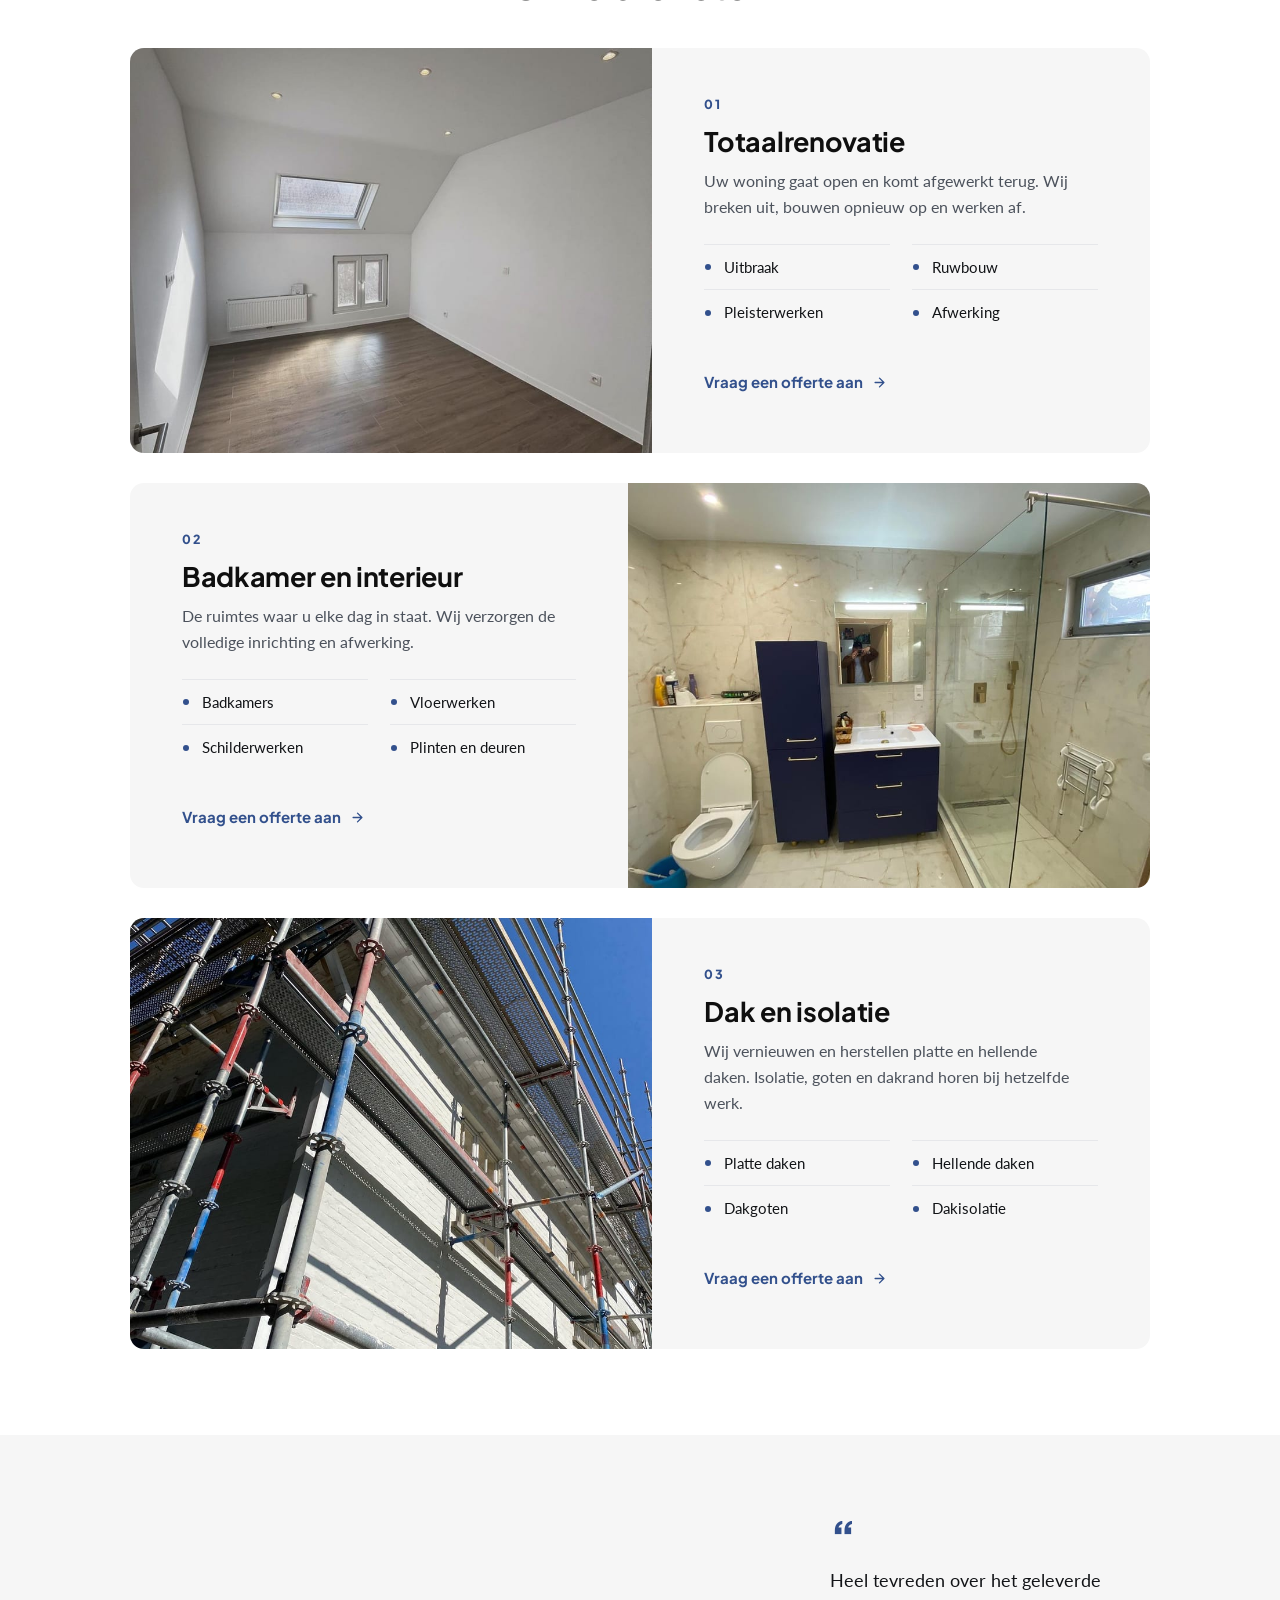
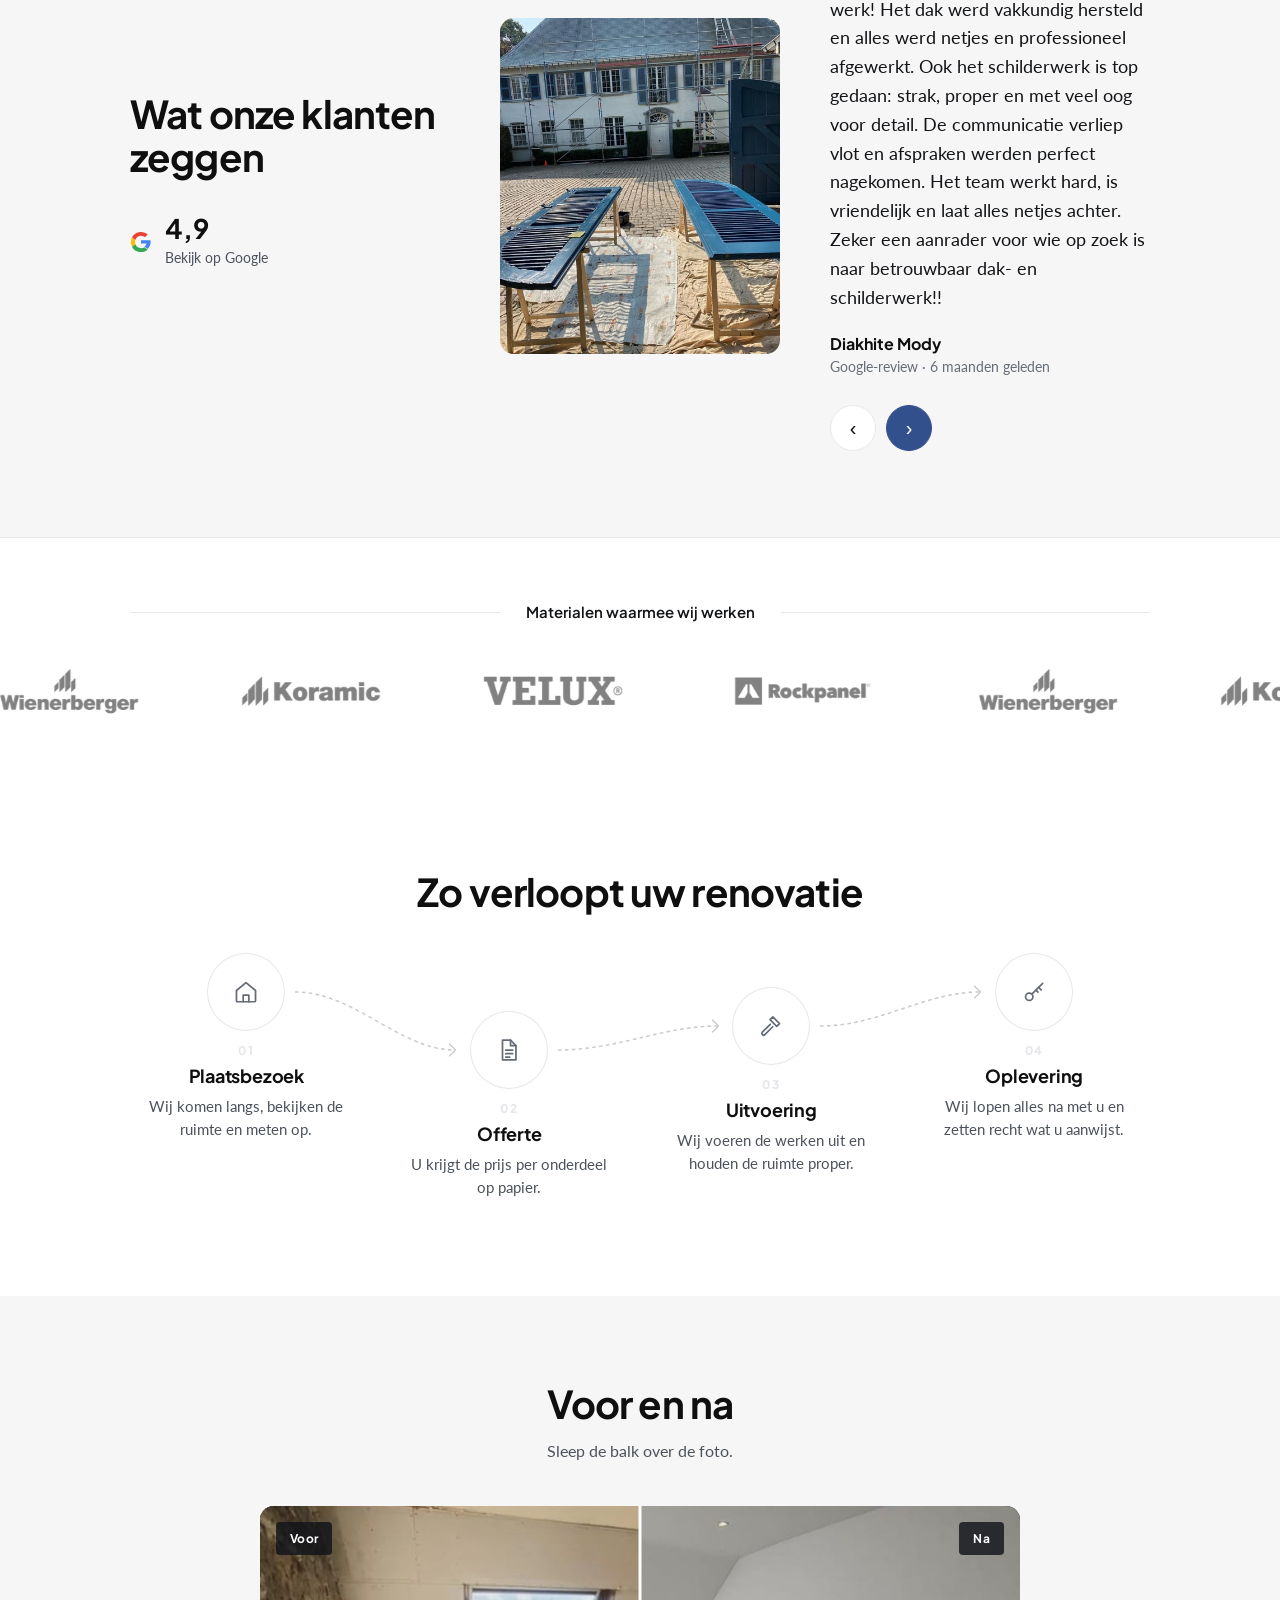
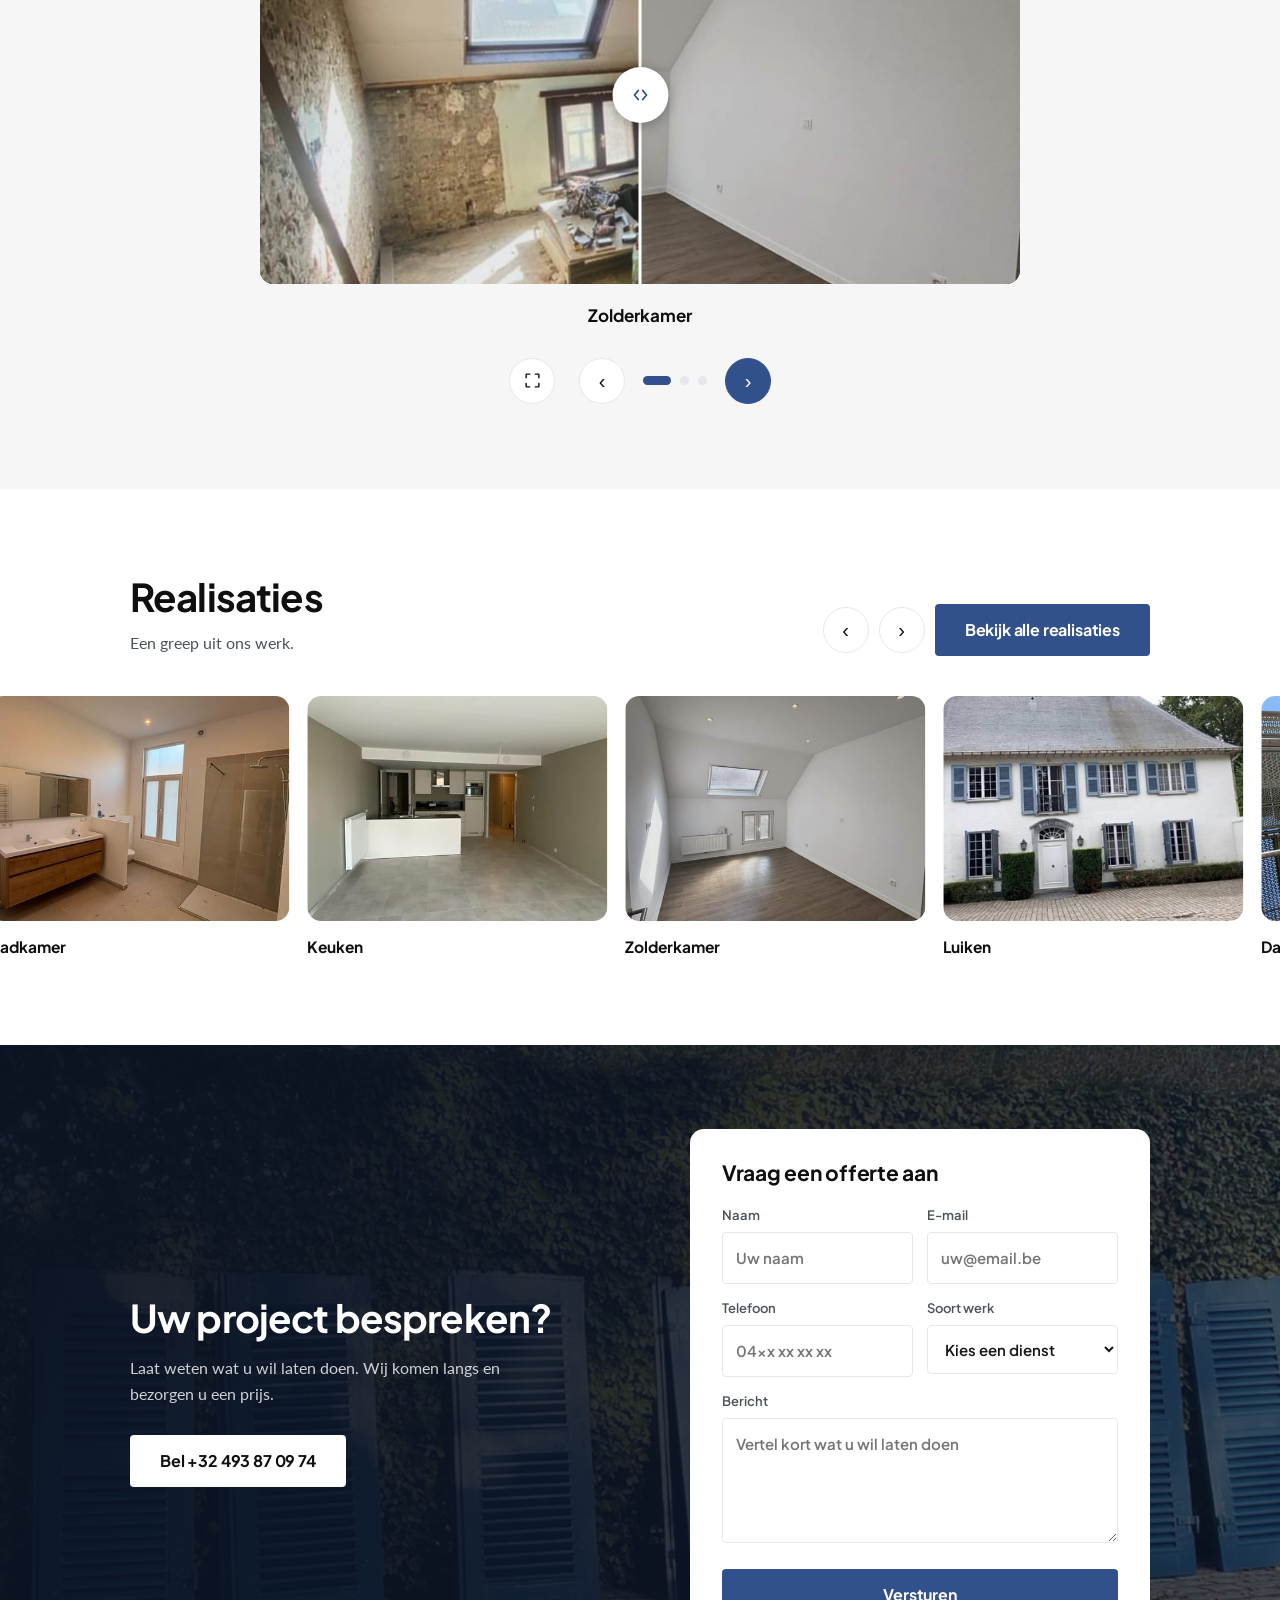
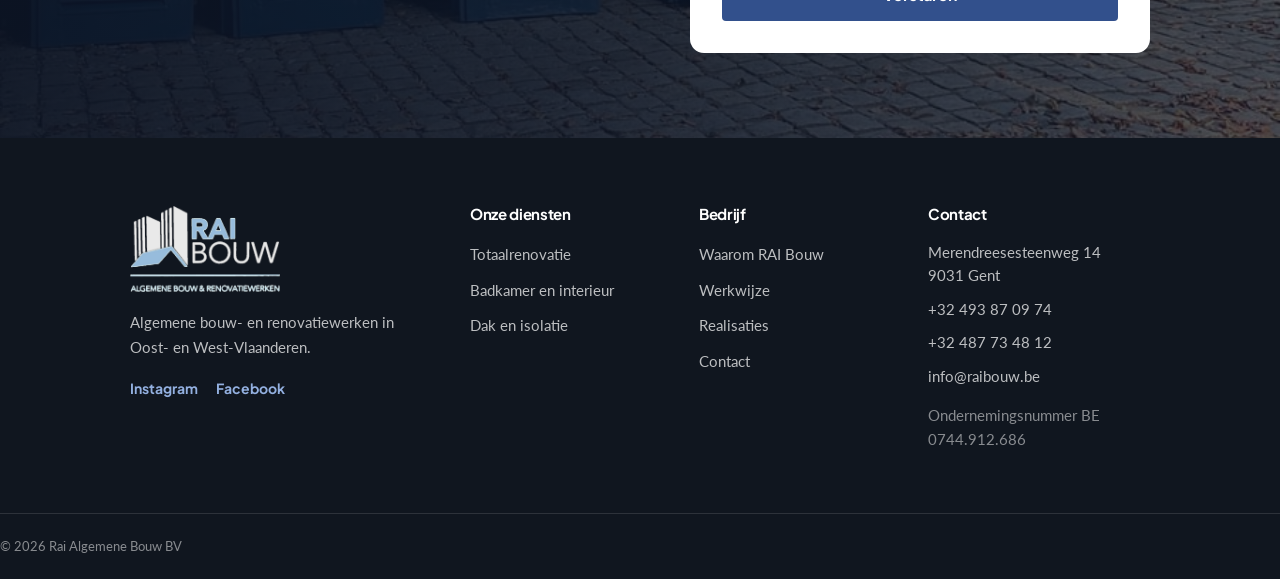
==== commit 1a5c47ec: "Engelse navigatie in een regel: Why en Process Co-Authored-By: Claude Opus 5 (1M context) <noreply@a" ====
--- a/index.html
+++ b/index.html
@@ -11,7 +11,7 @@
 <link href="https://fonts.googleapis.com/css2?family=Plus+Jakarta+Sans:wght@400;500;600;700;800&family=Lato:wght@400;700&display=swap" rel="stylesheet">
 <link rel="icon" href="img/merkteken.png" type="image/png">
 <link rel="apple-touch-icon" href="img/merkteken-180.png">
-<link rel="stylesheet" href="styles.css?v=a0ed50f1">
+<link rel="stylesheet" href="styles.css?v=bb8c06cd">
 </head>
 <body>
 
@@ -381,6 +381,6 @@
   <svg viewBox="0 0 24 24" width="20" height="20" fill="none" stroke="currentColor" stroke-width="2" stroke-linecap="round" stroke-linejoin="round" aria-hidden="true"><path d="M22 16.9v3a2 2 0 0 1-2.2 2 19.8 19.8 0 0 1-8.6-3.1 19.5 19.5 0 0 1-6-6A19.8 19.8 0 0 1 2.1 4.2 2 2 0 0 1 4.1 2h3a2 2 0 0 1 2 1.7c.1 1 .4 1.9.7 2.8a2 2 0 0 1-.5 2.1L8.1 9.9a16 16 0 0 0 6 6l1.3-1.2a2 2 0 0 1 2.1-.5c.9.3 1.8.6 2.8.7a2 2 0 0 1 1.7 2Z"/></svg>
   <span>Bel ons</span>
 </a>
-<script src="site.js?v=a0ed50f1"></script>
+<script src="site.js?v=bb8c06cd"></script>
 </body>
 </html>
--- a/styles.css
+++ b/styles.css
@@ -100,8 +100,8 @@
 .rb-kop { position: sticky; top: 0; z-index: 60; background: var(--wit); border-bottom: 1px solid var(--lijn); }
 .rb-kop__in { display: flex; align-items: center; gap: 34px; min-height: 84px; }
 .rb-logo img { width: 128px; height: auto; }
-.rb-nav ul { display: flex; gap: 30px; }
-.rb-nav a { font-family: "Plus Jakarta Sans", system-ui, sans-serif; font-size: 15.5px; font-weight: 600; color: var(--inkt); padding: 8px 0; border-bottom: 2px solid transparent; }
+.rb-nav ul { display: flex; gap: 28px; flex-wrap: nowrap; }
+.rb-nav a { font-family: "Plus Jakarta Sans", system-ui, sans-serif; font-size: 15.5px; font-weight: 600; color: var(--inkt); padding: 8px 0; border-bottom: 2px solid transparent; white-space: nowrap; }
 .rb-nav a:hover { color: var(--merk); border-color: var(--merk); }
 .rb-kop__bel { height: 48px; font-size: 15px; }
 
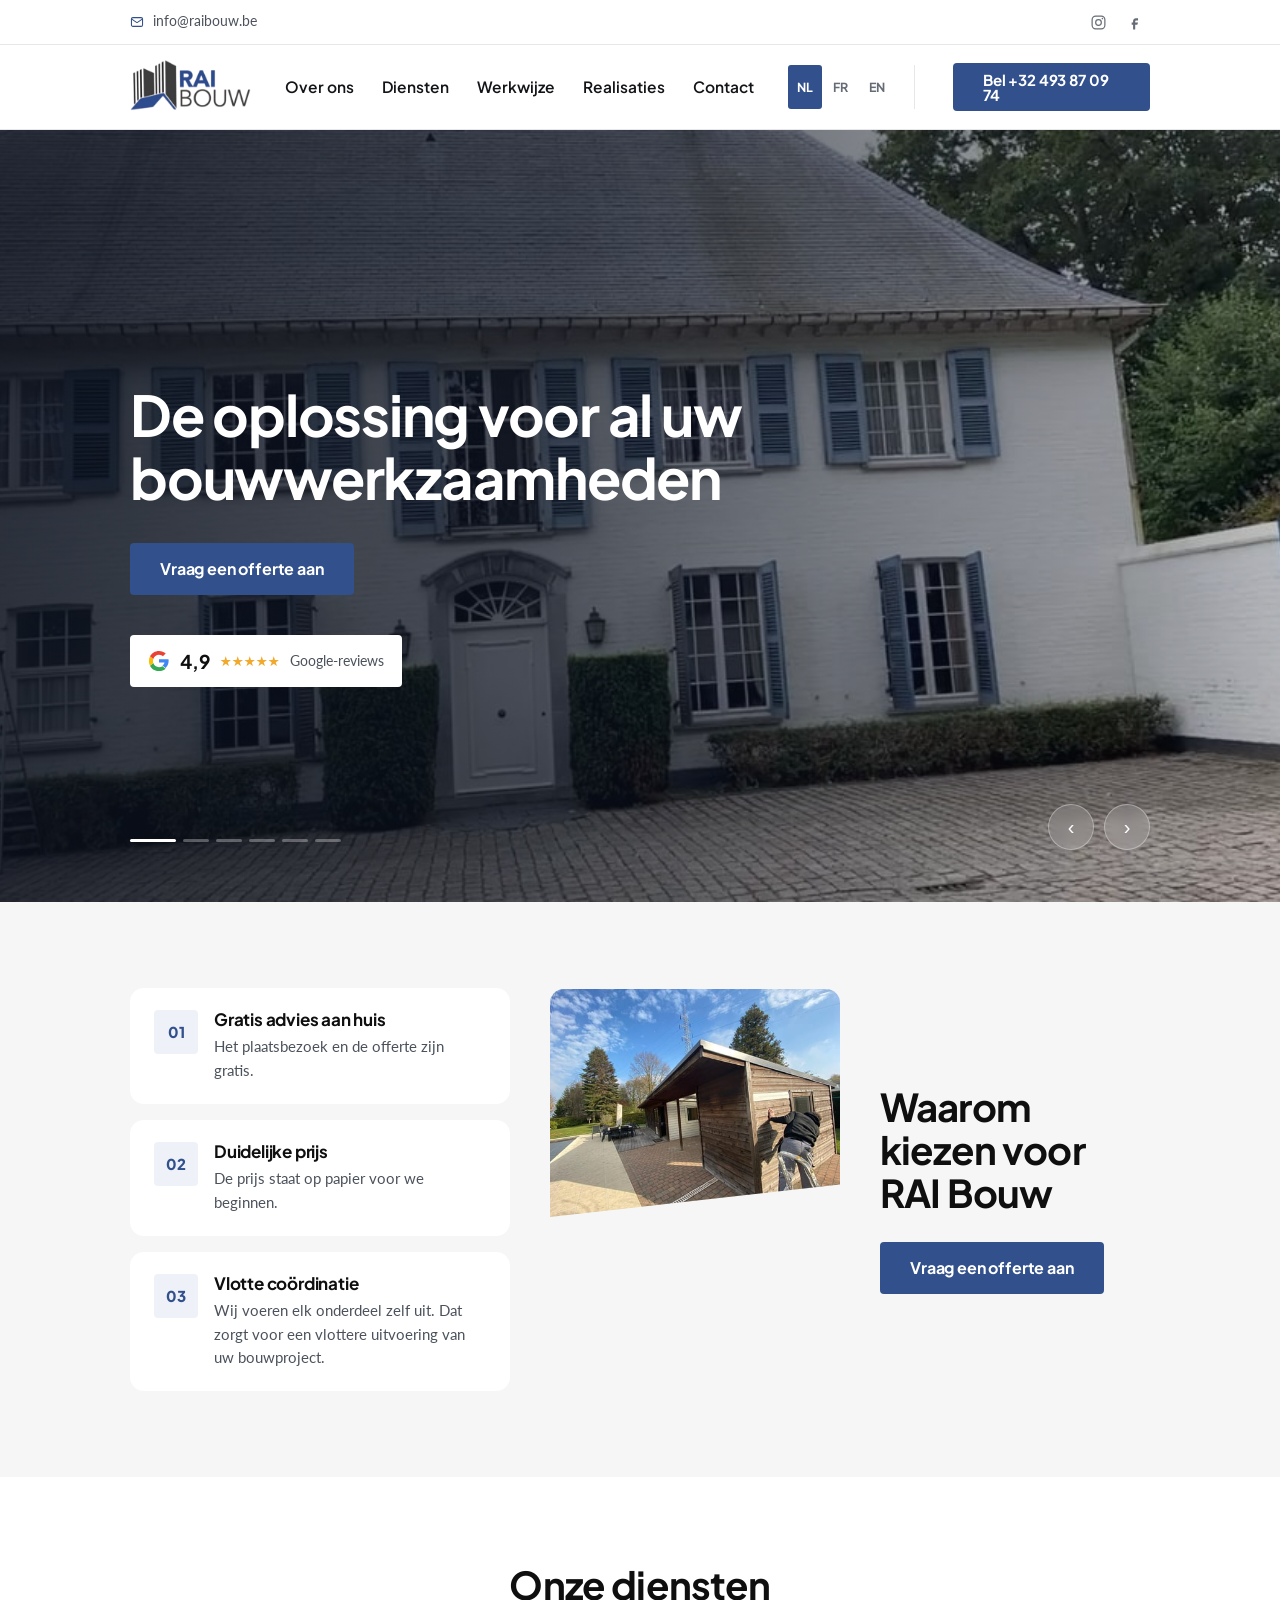
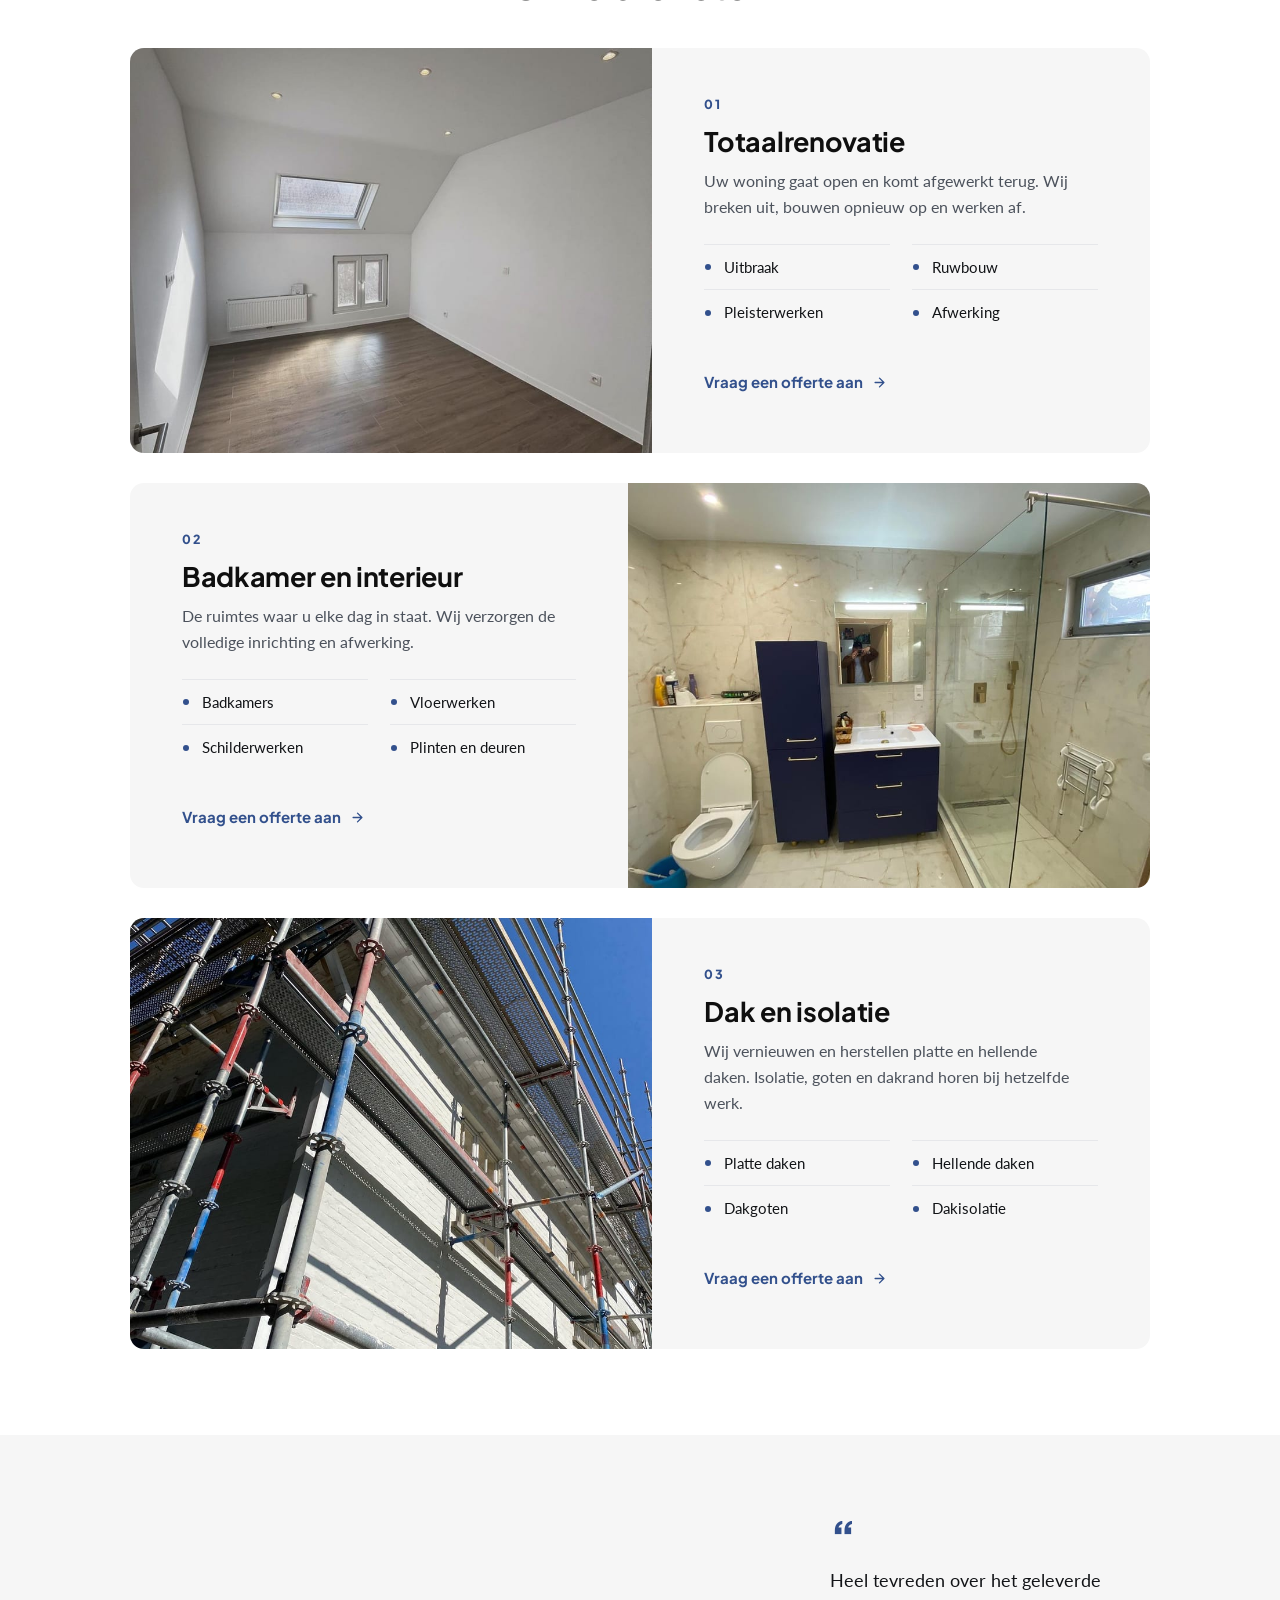
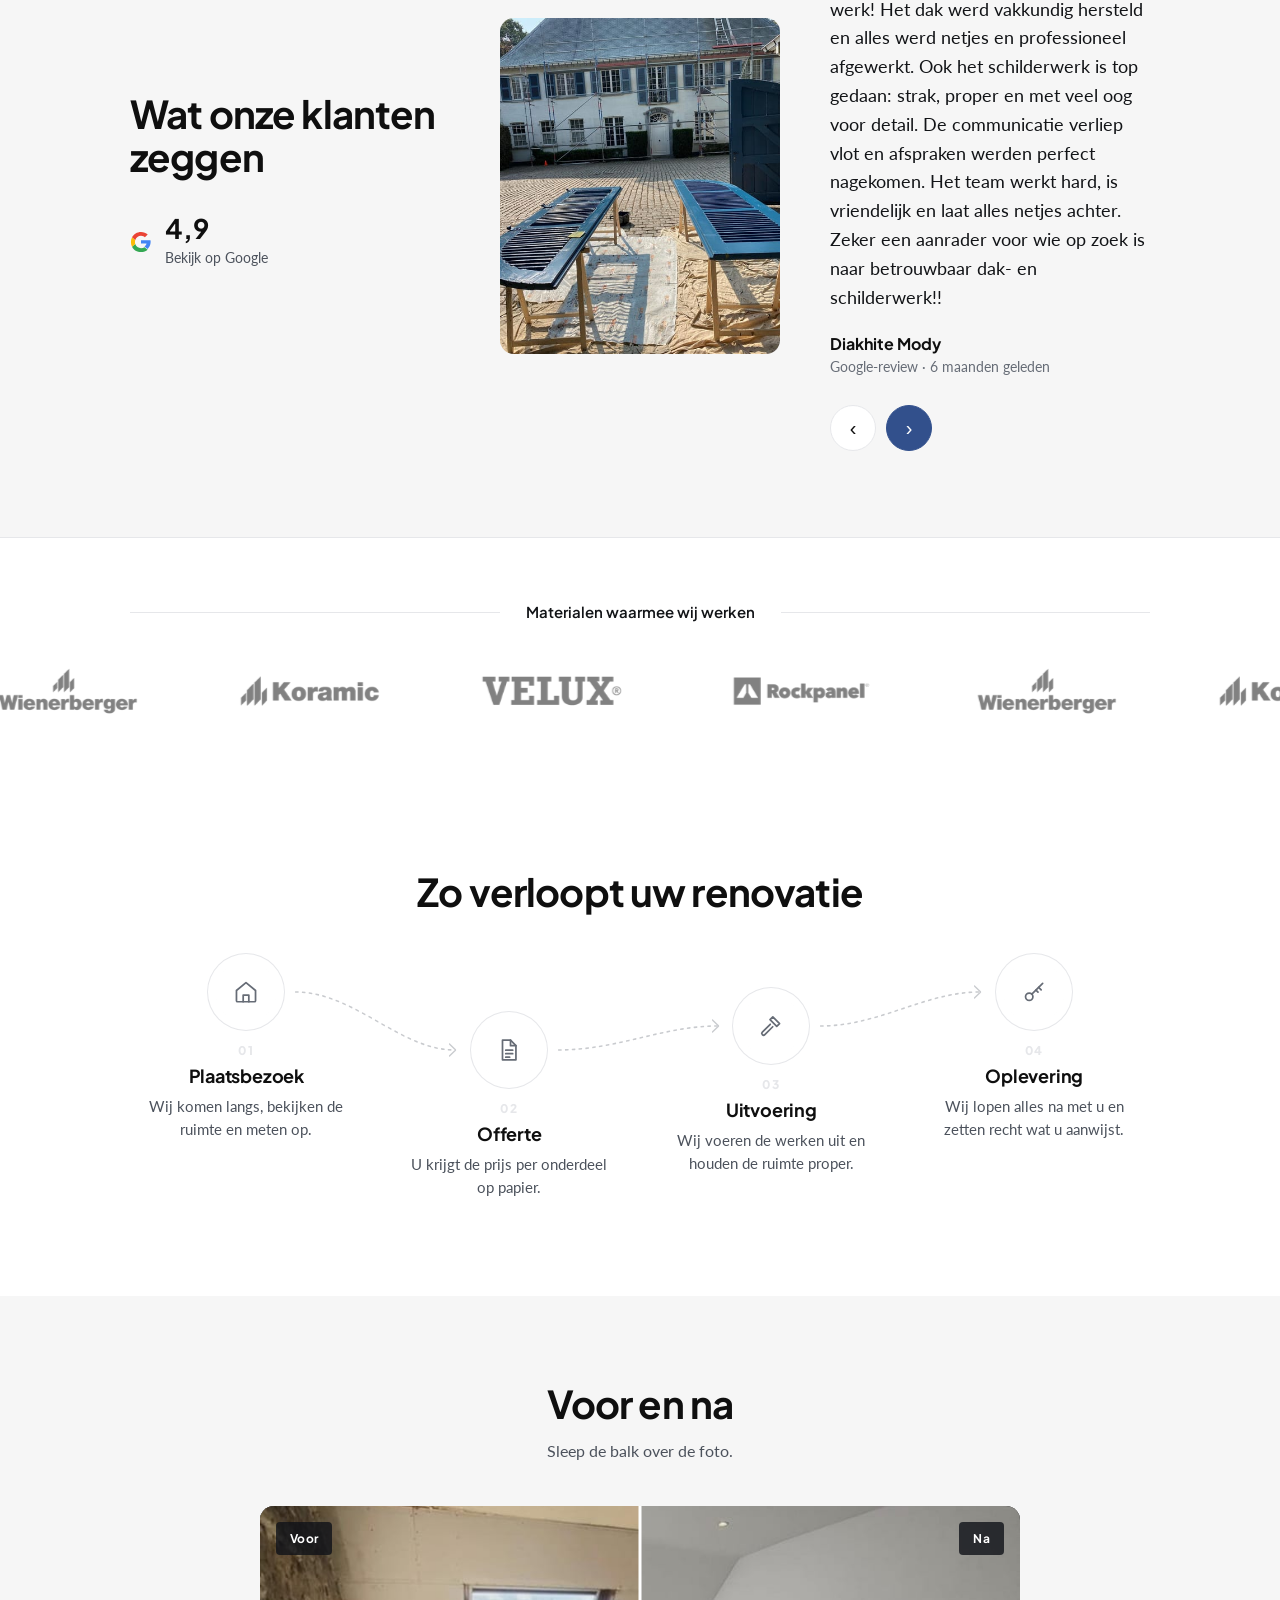
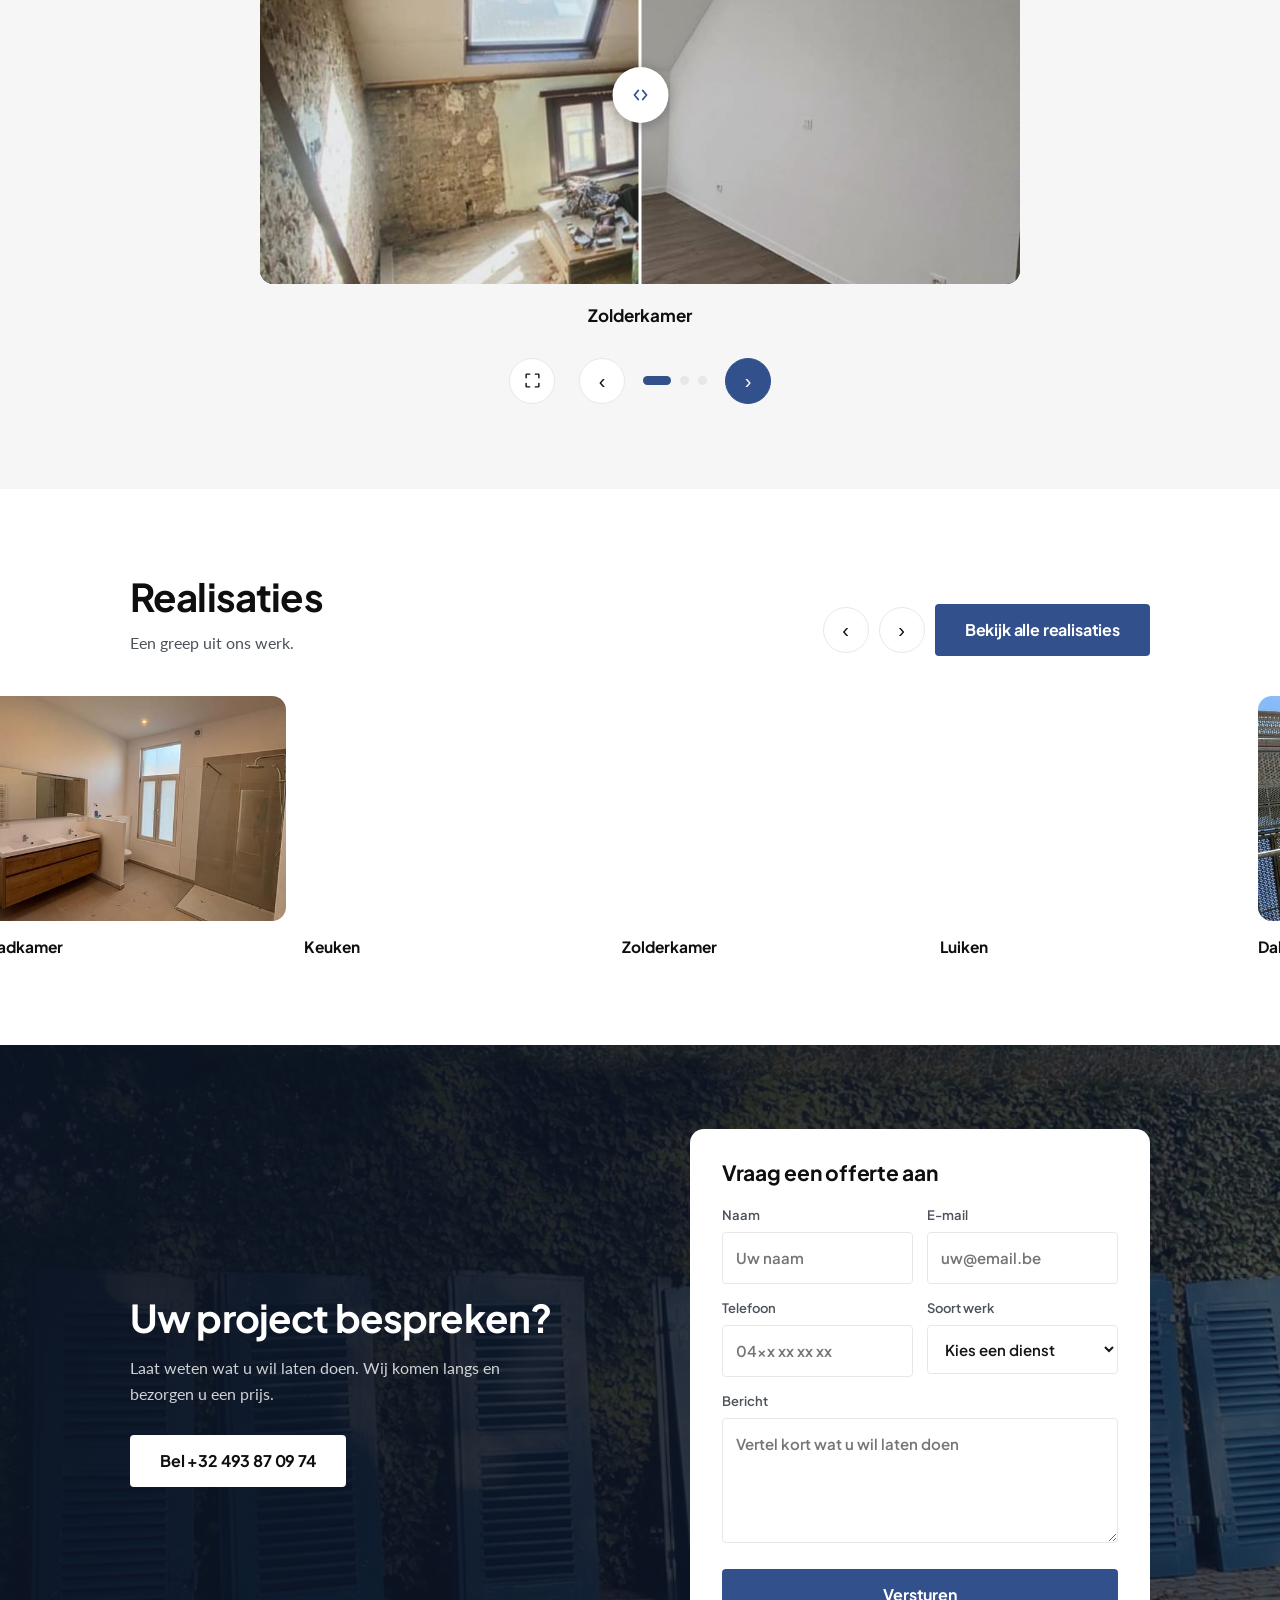
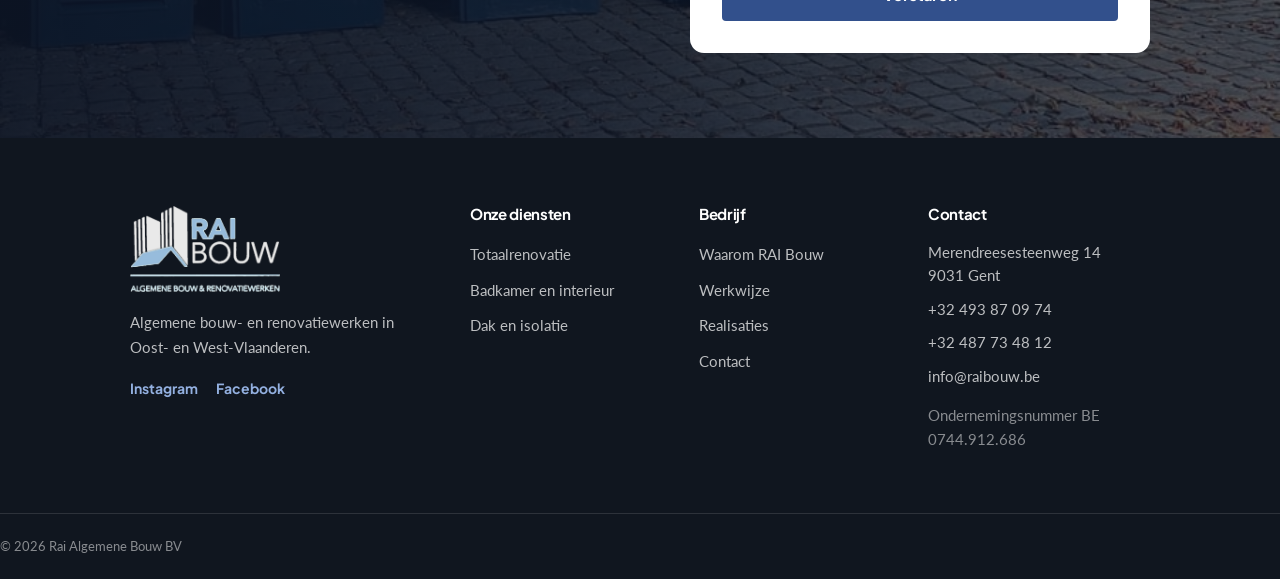
==== commit 88f78c51: "Vergrootknop voor en na werkt op pc en telefoon, nav krijgt Over ons De knop riep de schermvullende " ====
--- a/index.html
+++ b/index.html
@@ -11,7 +11,7 @@
 <link href="https://fonts.googleapis.com/css2?family=Plus+Jakarta+Sans:wght@400;500;600;700;800&family=Lato:wght@400;700&display=swap" rel="stylesheet">
 <link rel="icon" href="img/merkteken.png" type="image/png">
 <link rel="apple-touch-icon" href="img/merkteken-180.png">
-<link rel="stylesheet" href="styles.css?v=bb8c06cd">
+<link rel="stylesheet" href="styles.css?v=b31be793">
 </head>
 <body>
 
@@ -29,14 +29,14 @@
   <div class="rb-breed rb-kop__in">
     <a class="rb-logo" href="#top" aria-label="RAI Bouw"><img src="img/logo-kop.png" alt="Logo van RAI Bouw" width="640" height="284"></a>
     <nav class="rb-nav" aria-label="Hoofdmenu">
-      <ul><li><a href="#waarom">Waarom</a></li><li><a href="#diensten">Diensten</a></li><li><a href="#werkwijze">Werkwijze</a></li><li><a href="#realisaties">Realisaties</a></li><li><a href="#contact">Contact</a></li></ul>
+      <ul><li><a href="#waarom">Over ons</a></li><li><a href="#diensten">Diensten</a></li><li><a href="#werkwijze">Werkwijze</a></li><li><a href="#realisaties">Realisaties</a></li><li><a href="#contact">Contact</a></li></ul>
     </nav>
     <p class="rb-talen rb-talen--kop"><span class="rb-taal is-aan" aria-current="true">NL</span><a class="rb-taal" href="fr/index.html" hreflang="fr">FR</a><a class="rb-taal" href="en/index.html" hreflang="en">EN</a></p>
     <a class="rb-knop rb-knop--vol rb-kop__bel" href="tel:+32493870974">Bel +32 493 87 09 74</a>
     <button class="rb-menuknop" type="button" aria-expanded="false" aria-controls="rb-mobielmenu" aria-label="Menu openen"><span class="rb-menuknop__lijnen" aria-hidden="true"><span></span><span></span><span></span></span></button>
   </div>
   <div class="rb-mobielmenu" id="rb-mobielmenu" hidden>
-    <ul><li><a href="#waarom">Waarom</a></li><li><a href="#diensten">Diensten</a></li><li><a href="#werkwijze">Werkwijze</a></li><li><a href="#realisaties">Realisaties</a></li><li><a href="#contact">Contact</a></li></ul>
+    <ul><li><a href="#waarom">Over ons</a></li><li><a href="#diensten">Diensten</a></li><li><a href="#werkwijze">Werkwijze</a></li><li><a href="#realisaties">Realisaties</a></li><li><a href="#contact">Contact</a></li></ul>
     <p class="rb-talen rb-talen--menu"><span class="rb-taal is-aan" aria-current="true">NL</span><a class="rb-taal" href="fr/index.html" hreflang="fr">FR</a><a class="rb-taal" href="en/index.html" hreflang="en">EN</a></p>
     <a class="rb-knop rb-knop--vol rb-mobielmenu__knop" href="#contact">Vraag een offerte aan</a>
   </div>
@@ -221,28 +221,31 @@
     </div>
     <div class="rb-schuif rb-op" data-aantal="3">
       <figure class="rb-schuif__paar is-aan" data-i="0">
-        <div class="rb-schuif__vak" style="--verhouding:125.07%">
+        <div class="rb-schuif__vak" style="--verhouding:125.07%;--breed:1440;--hoog:1801">
           <div class="rb-schuif__na"><img class="" src="img/zolder-na-900.jpg" srcset="img/zolder-na-500.jpg 500w, img/zolder-na-900.jpg 900w" sizes="(max-width:1000px) 92vw, 960px" alt="Dezelfde zolderkamer afgewerkt, met witte wanden en een houten vloer" loading="eager" decoding="async"><span class="rb-schuif__merk rb-schuif__merk--na">Na</span></div>
           <div class="rb-schuif__voor"><img class="" src="img/zolder-voor-900.jpg" srcset="img/zolder-voor-500.jpg 500w, img/zolder-voor-900.jpg 900w" sizes="(max-width:1000px) 92vw, 960px" alt="Zolderkamer uitgebroken tot op de bakstenen muur" loading="eager" decoding="async"><span class="rb-schuif__merk rb-schuif__merk--voor">Voor</span></div>
           <input class="rb-schuif__bereik" type="range" min="0" max="100" value="50" step="0.1" aria-label="Sleep de balk over de foto.">
           <span class="rb-schuif__lijn" style="left:50%"><span class="rb-schuif__greep" aria-hidden="true"><svg viewBox="0 0 24 24" width="18" height="18" fill="none" stroke="currentColor" stroke-width="2.4" stroke-linecap="round" stroke-linejoin="round"><path d="M9 6l-5 6 5 6M15 6l5 6-5 6"/></svg></span></span>
         </div>
+        <button class="rb-schuif__sluit" type="button" data-sluit aria-label="Sluiten"><svg viewBox="0 0 24 24" width="20" height="20" fill="none" stroke="currentColor" stroke-width="2.2" stroke-linecap="round" aria-hidden="true"><path d="M6 6l12 12M18 6L6 18"/></svg></button>
         <figcaption>Zolderkamer</figcaption>
       </figure><figure class="rb-schuif__paar" data-i="1" hidden>
-        <div class="rb-schuif__vak" style="--verhouding:75.35%">
+        <div class="rb-schuif__vak" style="--verhouding:75.35%;--breed:1440;--hoog:1085">
           <div class="rb-schuif__na"><img class="" src="img/keuken-na-900.jpg" srcset="img/keuken-na-500.jpg 500w, img/keuken-na-900.jpg 900w" sizes="(max-width:1000px) 92vw, 960px" alt="Dezelfde keuken afgewerkt, met een nieuwe tegelvloer in de hele ruimte" loading="eager" decoding="async"><span class="rb-schuif__merk rb-schuif__merk--na">Na</span></div>
           <div class="rb-schuif__voor"><img class="" src="img/keuken-voor-900.jpg" srcset="img/keuken-voor-500.jpg 500w, img/keuken-voor-900.jpg 900w" sizes="(max-width:1000px) 92vw, 960px" alt="Keuken afgeschermd met folie tijdens de werken" loading="eager" decoding="async"><span class="rb-schuif__merk rb-schuif__merk--voor">Voor</span></div>
           <input class="rb-schuif__bereik" type="range" min="0" max="100" value="50" step="0.1" aria-label="Sleep de balk over de foto.">
           <span class="rb-schuif__lijn" style="left:50%"><span class="rb-schuif__greep" aria-hidden="true"><svg viewBox="0 0 24 24" width="18" height="18" fill="none" stroke="currentColor" stroke-width="2.4" stroke-linecap="round" stroke-linejoin="round"><path d="M9 6l-5 6 5 6M15 6l5 6-5 6"/></svg></span></span>
         </div>
+        <button class="rb-schuif__sluit" type="button" data-sluit aria-label="Sluiten"><svg viewBox="0 0 24 24" width="20" height="20" fill="none" stroke="currentColor" stroke-width="2.2" stroke-linecap="round" aria-hidden="true"><path d="M6 6l12 12M18 6L6 18"/></svg></button>
         <figcaption>Keuken</figcaption>
       </figure><figure class="rb-schuif__paar" data-i="2" hidden>
-        <div class="rb-schuif__vak" style="--verhouding:75.35%">
+        <div class="rb-schuif__vak" style="--verhouding:75.35%;--breed:1440;--hoog:1085">
           <div class="rb-schuif__na"><img class="" src="img/kamer-na-900.jpg" srcset="img/kamer-na-500.jpg 500w, img/kamer-na-900.jpg 900w" sizes="(max-width:1000px) 92vw, 960px" alt="Dezelfde slaapkamer geschilderd in olijfgroen en blauwgroen" loading="eager" decoding="async"><span class="rb-schuif__merk rb-schuif__merk--na">Na</span></div>
           <div class="rb-schuif__voor"><img class="" src="img/kamer-voor-900.jpg" srcset="img/kamer-voor-500.jpg 500w, img/kamer-voor-900.jpg 900w" sizes="(max-width:1000px) 92vw, 960px" alt="Slaapkamer met kale pleisterwerk en afgeplakt raam" loading="eager" decoding="async"><span class="rb-schuif__merk rb-schuif__merk--voor">Voor</span></div>
           <input class="rb-schuif__bereik" type="range" min="0" max="100" value="50" step="0.1" aria-label="Sleep de balk over de foto.">
           <span class="rb-schuif__lijn" style="left:50%"><span class="rb-schuif__greep" aria-hidden="true"><svg viewBox="0 0 24 24" width="18" height="18" fill="none" stroke="currentColor" stroke-width="2.4" stroke-linecap="round" stroke-linejoin="round"><path d="M9 6l-5 6 5 6M15 6l5 6-5 6"/></svg></span></span>
         </div>
+        <button class="rb-schuif__sluit" type="button" data-sluit aria-label="Sluiten"><svg viewBox="0 0 24 24" width="20" height="20" fill="none" stroke="currentColor" stroke-width="2.2" stroke-linecap="round" aria-hidden="true"><path d="M6 6l12 12M18 6L6 18"/></svg></button>
         <figcaption>Schilderwerk</figcaption>
       </figure>
       <div class="rb-schuif__bediening">
@@ -381,6 +384,6 @@
   <svg viewBox="0 0 24 24" width="20" height="20" fill="none" stroke="currentColor" stroke-width="2" stroke-linecap="round" stroke-linejoin="round" aria-hidden="true"><path d="M22 16.9v3a2 2 0 0 1-2.2 2 19.8 19.8 0 0 1-8.6-3.1 19.5 19.5 0 0 1-6-6A19.8 19.8 0 0 1 2.1 4.2 2 2 0 0 1 4.1 2h3a2 2 0 0 1 2 1.7c.1 1 .4 1.9.7 2.8a2 2 0 0 1-.5 2.1L8.1 9.9a16 16 0 0 0 6 6l1.3-1.2a2 2 0 0 1 2.1-.5c.9.3 1.8.6 2.8.7a2 2 0 0 1 1.7 2Z"/></svg>
   <span>Bel ons</span>
 </a>
-<script src="site.js?v=bb8c06cd"></script>
+<script src="site.js?v=b31be793"></script>
 </body>
 </html>
--- a/styles.css
+++ b/styles.css
@@ -501,8 +501,36 @@
 }
 
 /* ---------- voor en na schermvullend ---------- */
+/* Een eigen overlay in plaats van de schermvullende modus van de browser:
+   Safari op iPhone geeft die alleen aan video. */
 .rb-schuif__groot { margin-right: 6px; }
-.rb-schuif__paar:fullscreen { background: #0a101c; display: flex; flex-direction: column; justify-content: center; padding: 3vh 3vw; }
-.rb-schuif__paar:fullscreen .rb-schuif__vak { height: 88vh; border-radius: 0; }
-.rb-schuif__paar:fullscreen figcaption { color: var(--wit); margin-top: 14px; }
-.rb-schuif__paar:fullscreen .rb-schuif__merk { font-size: 14px; padding: 9px 17px; }
+.rb-schuif__sluit { display: none; }
+
+.rb-schuif__paar.is-groot {
+  position: fixed; inset: 0; z-index: 200; margin: 0;
+  background: #0a101c; padding: 5vh 4vw;
+  display: flex; flex-direction: column; justify-content: center; align-items: center;
+  animation: rb-groeien .2s ease;
+}
+@keyframes rb-groeien { from { opacity: 0; } to { opacity: 1; } }
+.rb-schuif__paar.is-groot .rb-schuif__vak {
+  width: auto; max-width: 100%;
+  height: min(78vh, calc(92vw * var(--hoog) / var(--breed)));
+  aspect-ratio: var(--breed) / var(--hoog);
+}
+.rb-schuif__paar.is-groot figcaption { color: var(--wit); margin-top: 18px; font-size: 18px; }
+.rb-schuif__paar.is-groot .rb-schuif__merk { font-size: 13.5px; padding: 8px 16px; }
+.rb-schuif__paar.is-groot .rb-schuif__sluit {
+  display: grid; place-items: center; position: absolute; top: 18px; right: 18px;
+  width: 46px; height: 46px; border-radius: 999px; border: 0; cursor: pointer;
+  background: rgba(255, 255, 255, .16); color: var(--wit); transition: background .18s ease, color .18s ease;
+}
+.rb-schuif__paar.is-groot .rb-schuif__sluit:hover { background: var(--wit); color: var(--kop); }
+body.rb-vast { overflow: hidden; }
+
+@media (max-width: 1000px) {
+  .rb-schuif__paar.is-groot { padding: 4vh 3vw; }
+  .rb-schuif__paar.is-groot .rb-schuif__vak { height: min(70vh, calc(94vw * var(--hoog) / var(--breed))); }
+  .rb-schuif__paar.is-groot figcaption { font-size: 16px; margin-top: 14px; }
+  .rb-schuif__paar.is-groot .rb-schuif__sluit { top: 12px; right: 12px; width: 44px; height: 44px; }
+}
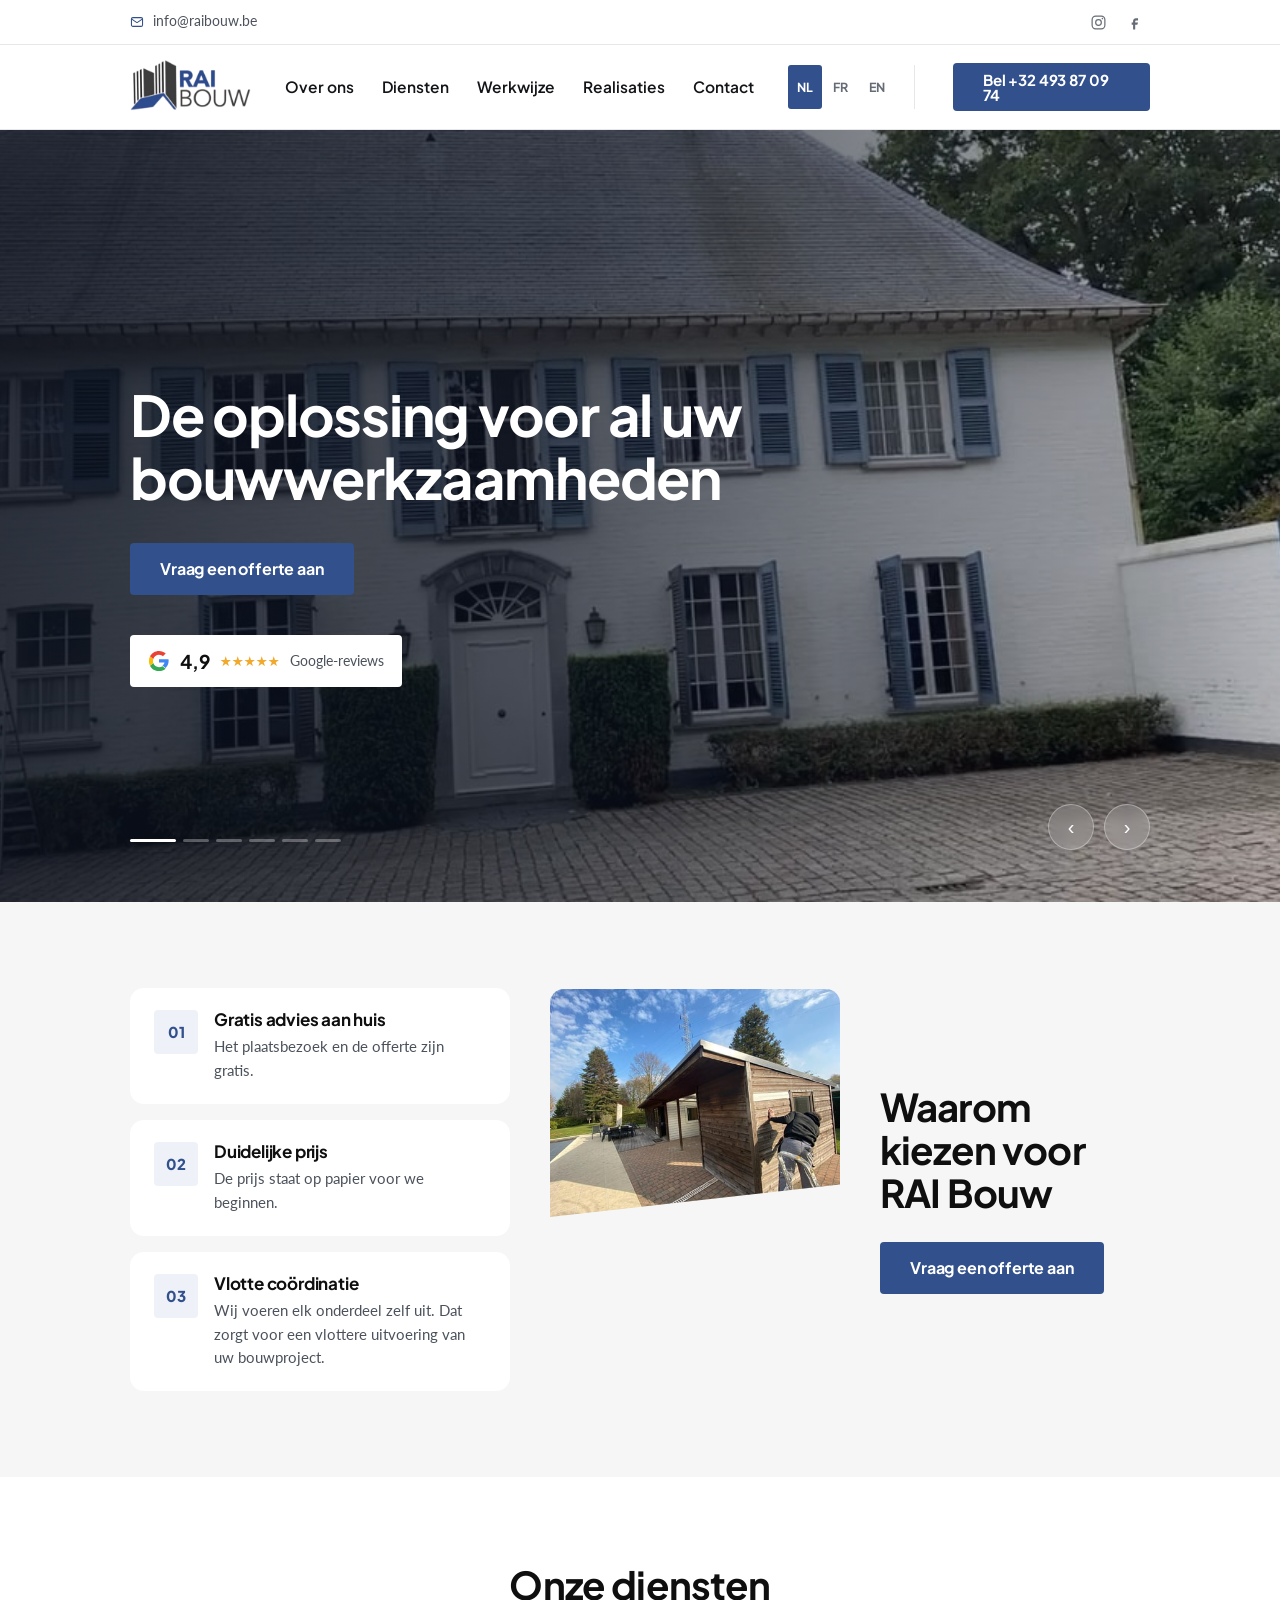
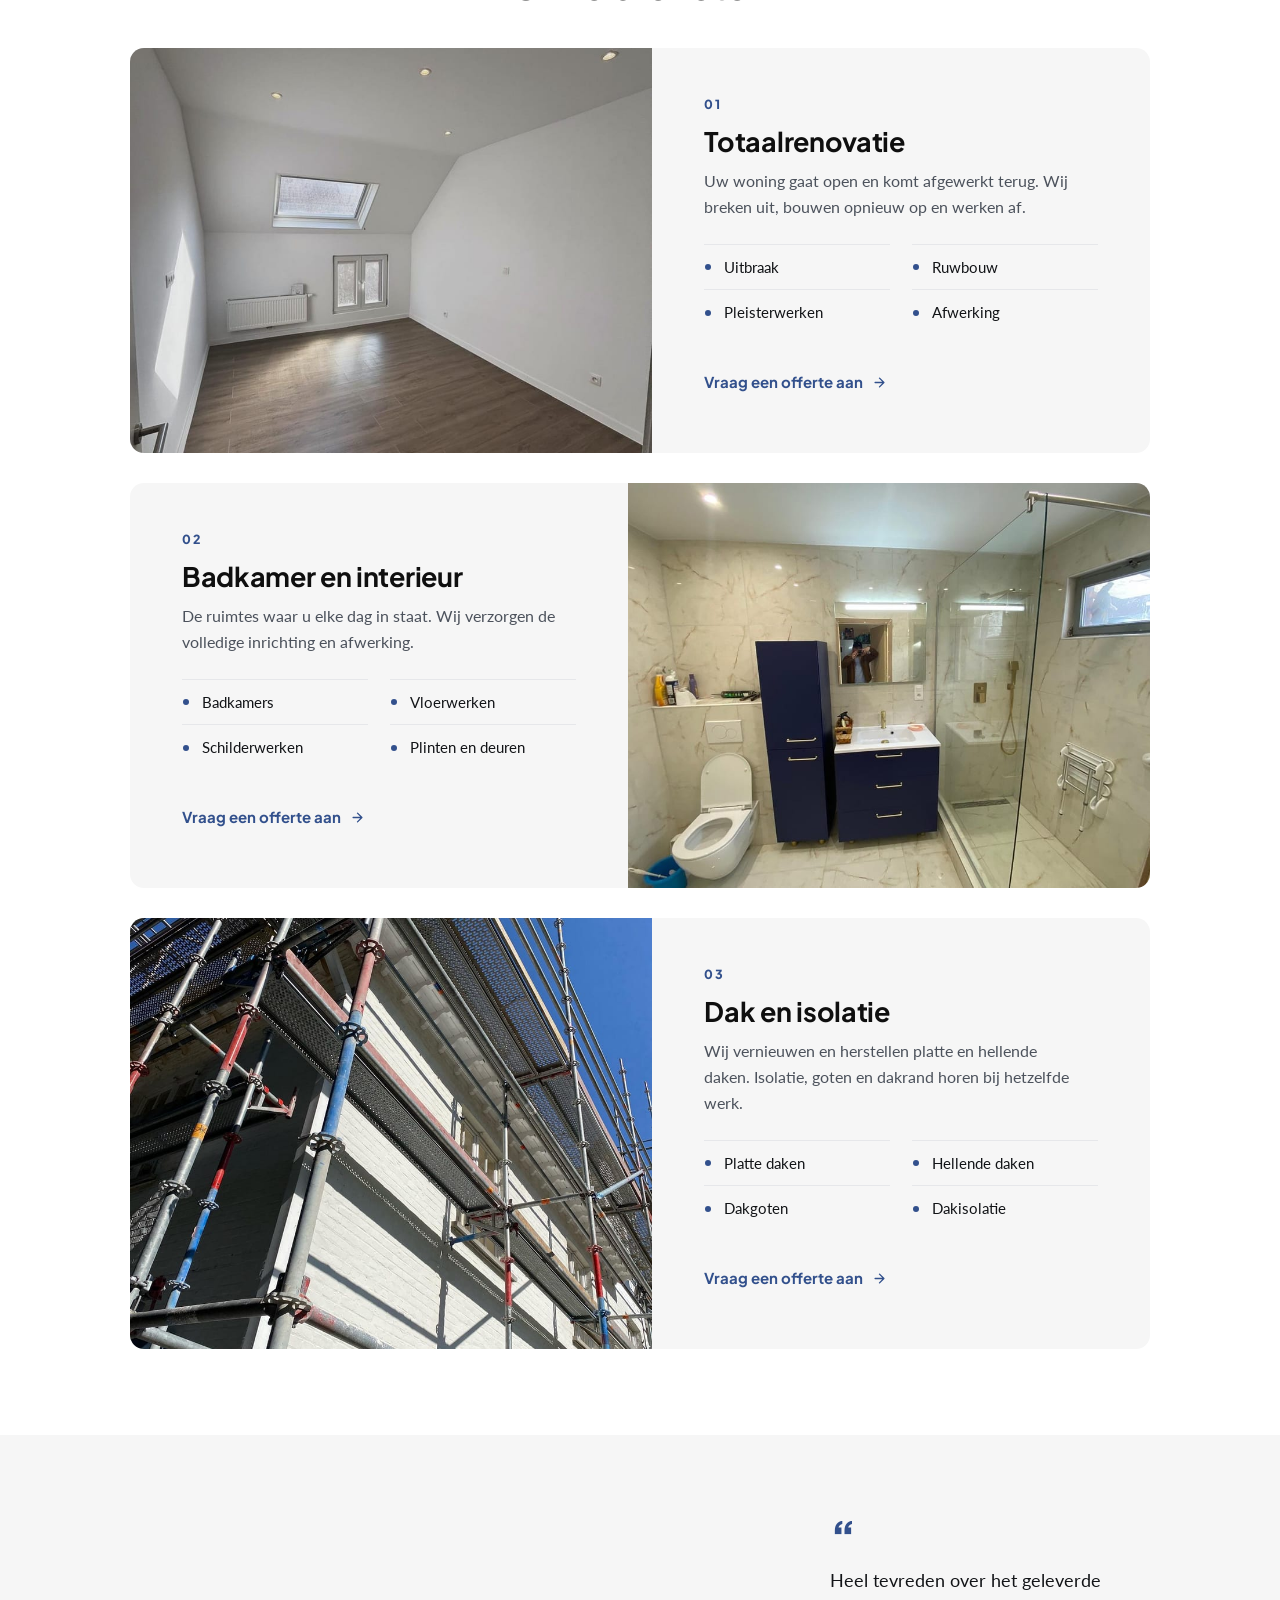
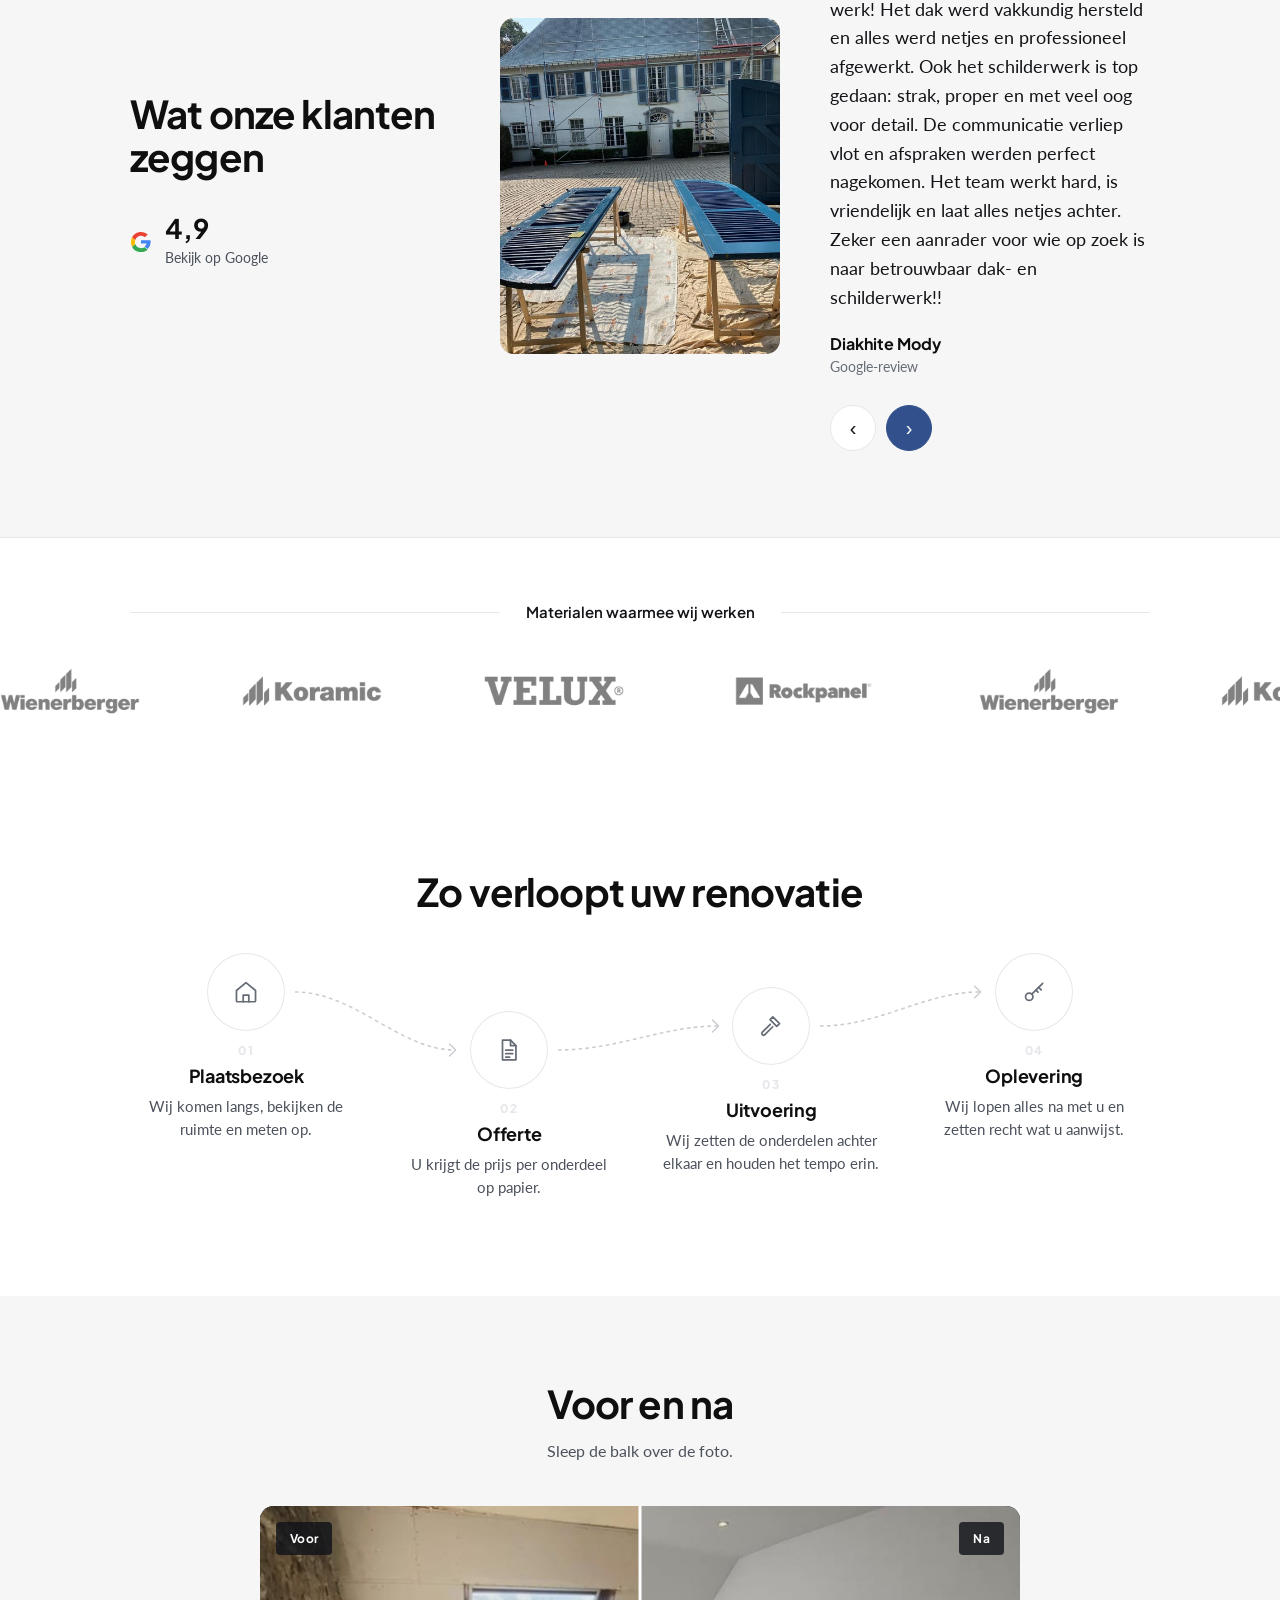
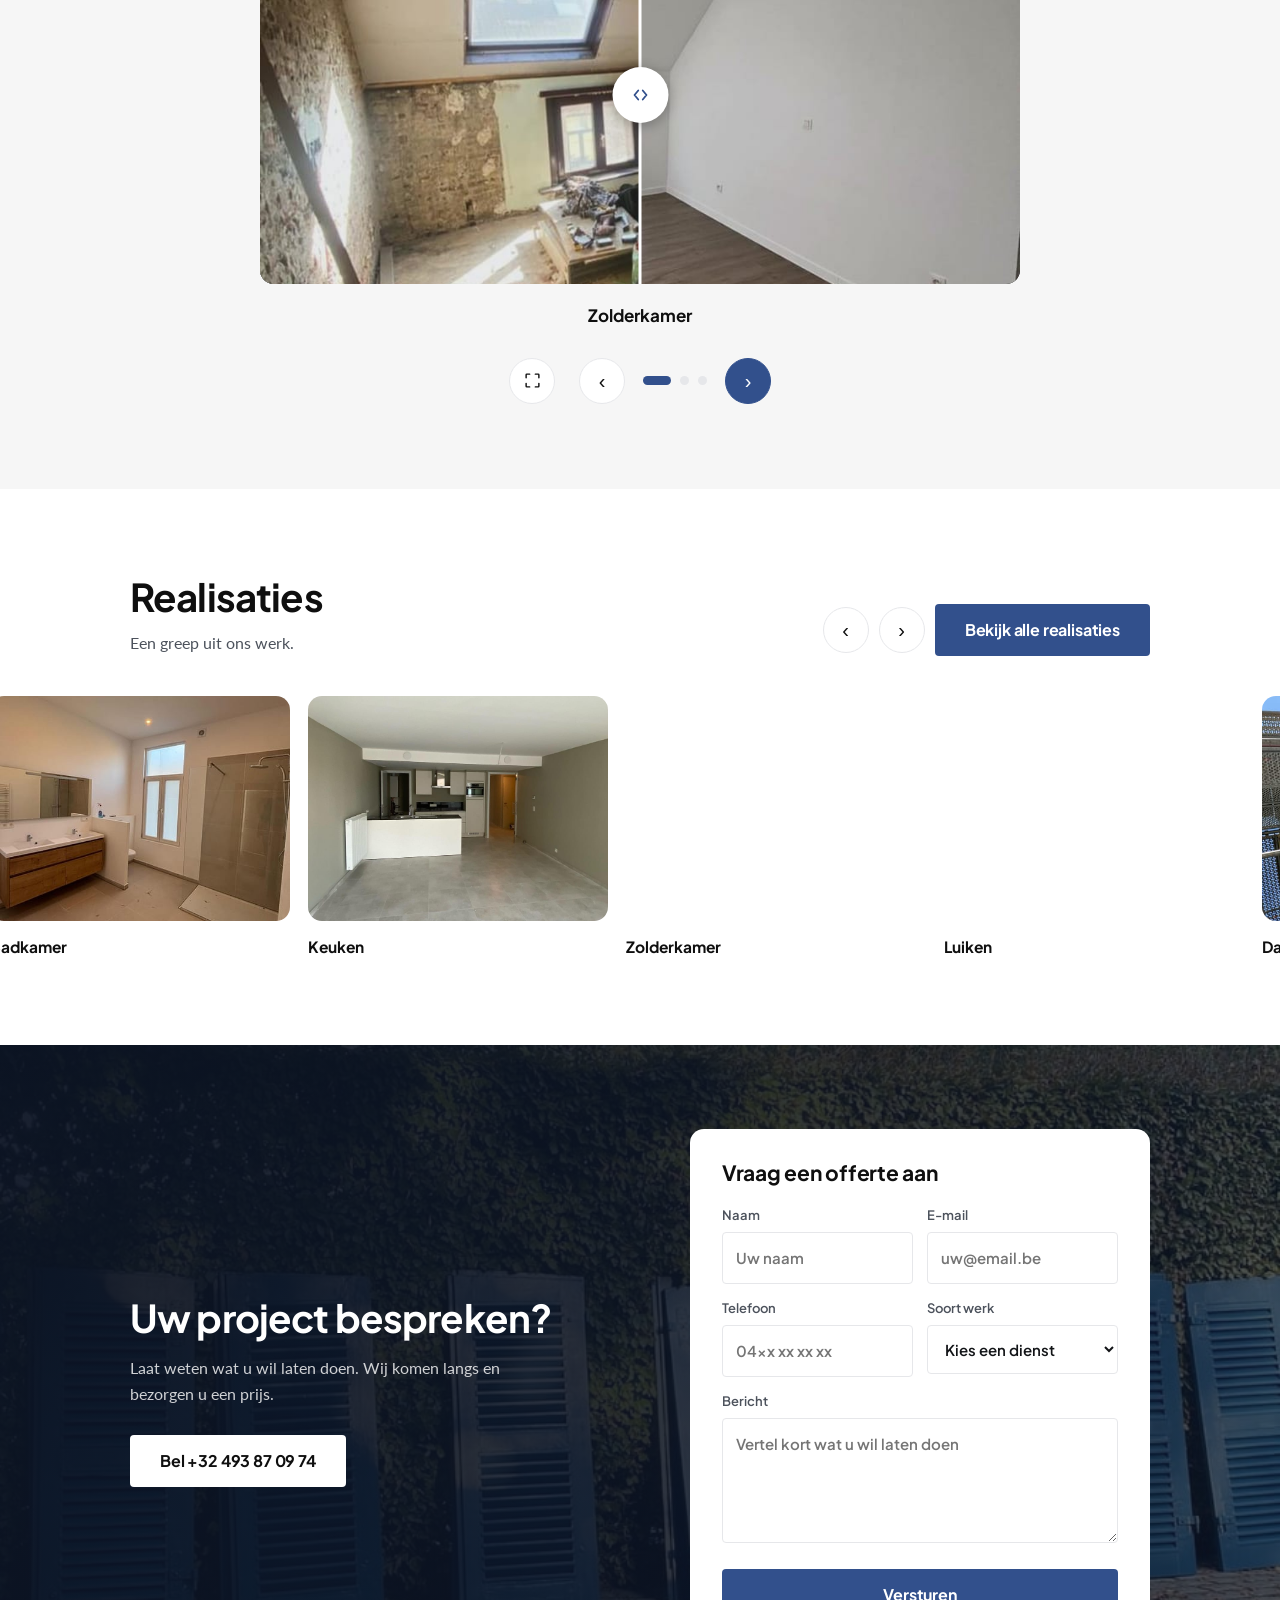
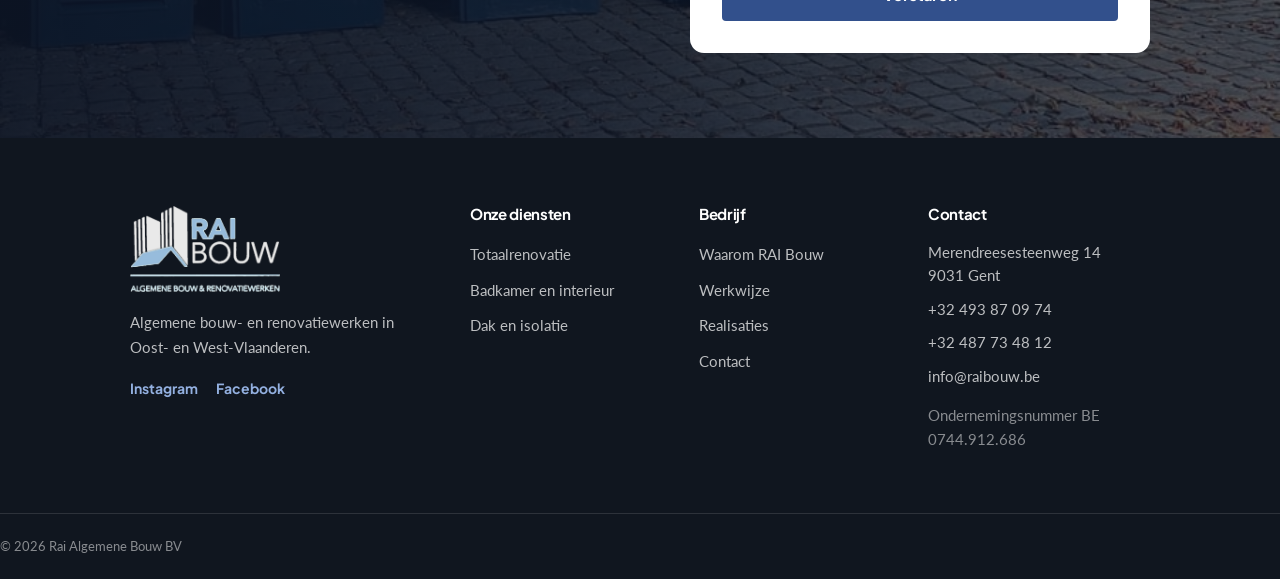
==== commit fbaac6e6: "Uitvoering korter, belknop vertaald, tijd weg bij de reviews De stap Uitvoering ging over proper hou" ====
--- a/index.html
+++ b/index.html
@@ -139,27 +139,27 @@
           <span class="rb-rev__aanhaling" aria-hidden="true">&ldquo;</span>
           <p class="rb-rev__tekst">Heel tevreden over het geleverde werk! Het dak werd vakkundig hersteld en alles werd netjes en professioneel afgewerkt. Ook het schilderwerk is top gedaan: strak, proper en met veel oog voor detail. De communicatie verliep vlot en afspraken werden perfect nagekomen. Het team werkt hard, is vriendelijk en laat alles netjes achter. Zeker een aanrader voor wie op zoek is naar betrouwbaar dak- en schilderwerk!!</p>
           <p class="rb-rev__naam">Diakhite Mody</p>
-          <p class="rb-rev__bron">Google-review · 6 maanden geleden</p>
+          <p class="rb-rev__bron">Google-review</p>
         </li><li class="rb-rev">
           <span class="rb-rev__aanhaling" aria-hidden="true">&ldquo;</span>
           <p class="rb-rev__tekst">Vernieuwing van ons plat dak en isoleren van een stuk hellend dak in ons appartementsgebouw in Gent. Vlot contact en afspraken correct nagekomen.</p>
           <p class="rb-rev__naam">Laurenzo Roman</p>
-          <p class="rb-rev__bron">Google-review · 6 maanden geleden</p>
+          <p class="rb-rev__bron">Google-review</p>
         </li><li class="rb-rev">
           <span class="rb-rev__aanhaling" aria-hidden="true">&ldquo;</span>
           <p class="rb-rev__tekst">Zeer snelle service, afwerking met oog voor detail, orde en netheid top !! Eigenaar is een heel vlotte en sympathiek persoon, een echte aanrader voor al je dakwerken.</p>
           <p class="rb-rev__naam">Lorenzo Huys</p>
-          <p class="rb-rev__bron">Google-review · 6 maanden geleden</p>
+          <p class="rb-rev__bron">Google-review</p>
         </li><li class="rb-rev">
           <span class="rb-rev__aanhaling" aria-hidden="true">&ldquo;</span>
           <p class="rb-rev__tekst">Schilderwerken aan ons dak waren prima uitgevoerd! Zeer vriendelijke en duidelijke communicatie met de zaakvoerder, goede opvolging van de werken en mooi resultaat!</p>
           <p class="rb-rev__naam">Virginie Roussel</p>
-          <p class="rb-rev__bron">Google-review · een jaar geleden</p>
+          <p class="rb-rev__bron">Google-review</p>
         </li><li class="rb-rev">
           <span class="rb-rev__aanhaling" aria-hidden="true">&ldquo;</span>
           <p class="rb-rev__tekst">Zeker een aanrader voor dakwerken, zowel hellend als platte daken. Top service.</p>
           <p class="rb-rev__naam">jeroen de moor</p>
-          <p class="rb-rev__bron">Google-review · 6 maanden geleden</p>
+          <p class="rb-rev__bron">Google-review</p>
         </li>
       </ul></div>
       <div class="rb-reviews__bediening">
@@ -200,7 +200,7 @@
         <span class="rb-stap__bol"><svg viewBox="0 0 24 24" width="26" height="26" fill="none" stroke="currentColor" stroke-width="1.6" stroke-linecap="round" stroke-linejoin="round" aria-hidden="true"><path d="M13.7 3.6 19.9 9.8l-2.6 2.6-6.2-6.2z"/><path d="M11.3 10.4 4 17.7a1.6 1.6 0 0 0 2.3 2.3l7.3-7.3"/></svg></span>
         <span class="rb-stap__nr">03</span>
         <h3>Uitvoering</h3>
-        <p>Wij voeren de werken uit en houden de ruimte proper.</p>
+        <p>Wij zetten de onderdelen achter elkaar en houden het tempo erin.</p>
         <span class="rb-boog" style="--mid:14.0px" aria-hidden="true"><svg viewBox="0 0 300 120" preserveAspectRatio="none" fill="none" stroke="currentColor" stroke-width="1.6" vector-effect="non-scaling-stroke" stroke-linecap="round" stroke-linejoin="round"><path d="M6 77.0 C110 77.0, 190 43.0, 286 43.0" stroke-dasharray="5 7"/><path d="M277 37.0 L288 43.0 L277 49.0"/></svg></span>
       </li><li class="rb-stap rb-op" style="--op:0px">
         <span class="rb-stap__bol"><svg viewBox="0 0 24 24" width="26" height="26" fill="none" stroke="currentColor" stroke-width="1.6" stroke-linecap="round" stroke-linejoin="round" aria-hidden="true"><circle cx="7.6" cy="16.4" r="3.4"/><path d="M10 14 20 4"/><path d="M16.3 7.7l2.3 2.3M13.8 10.2l1.9 1.9"/></svg></span>
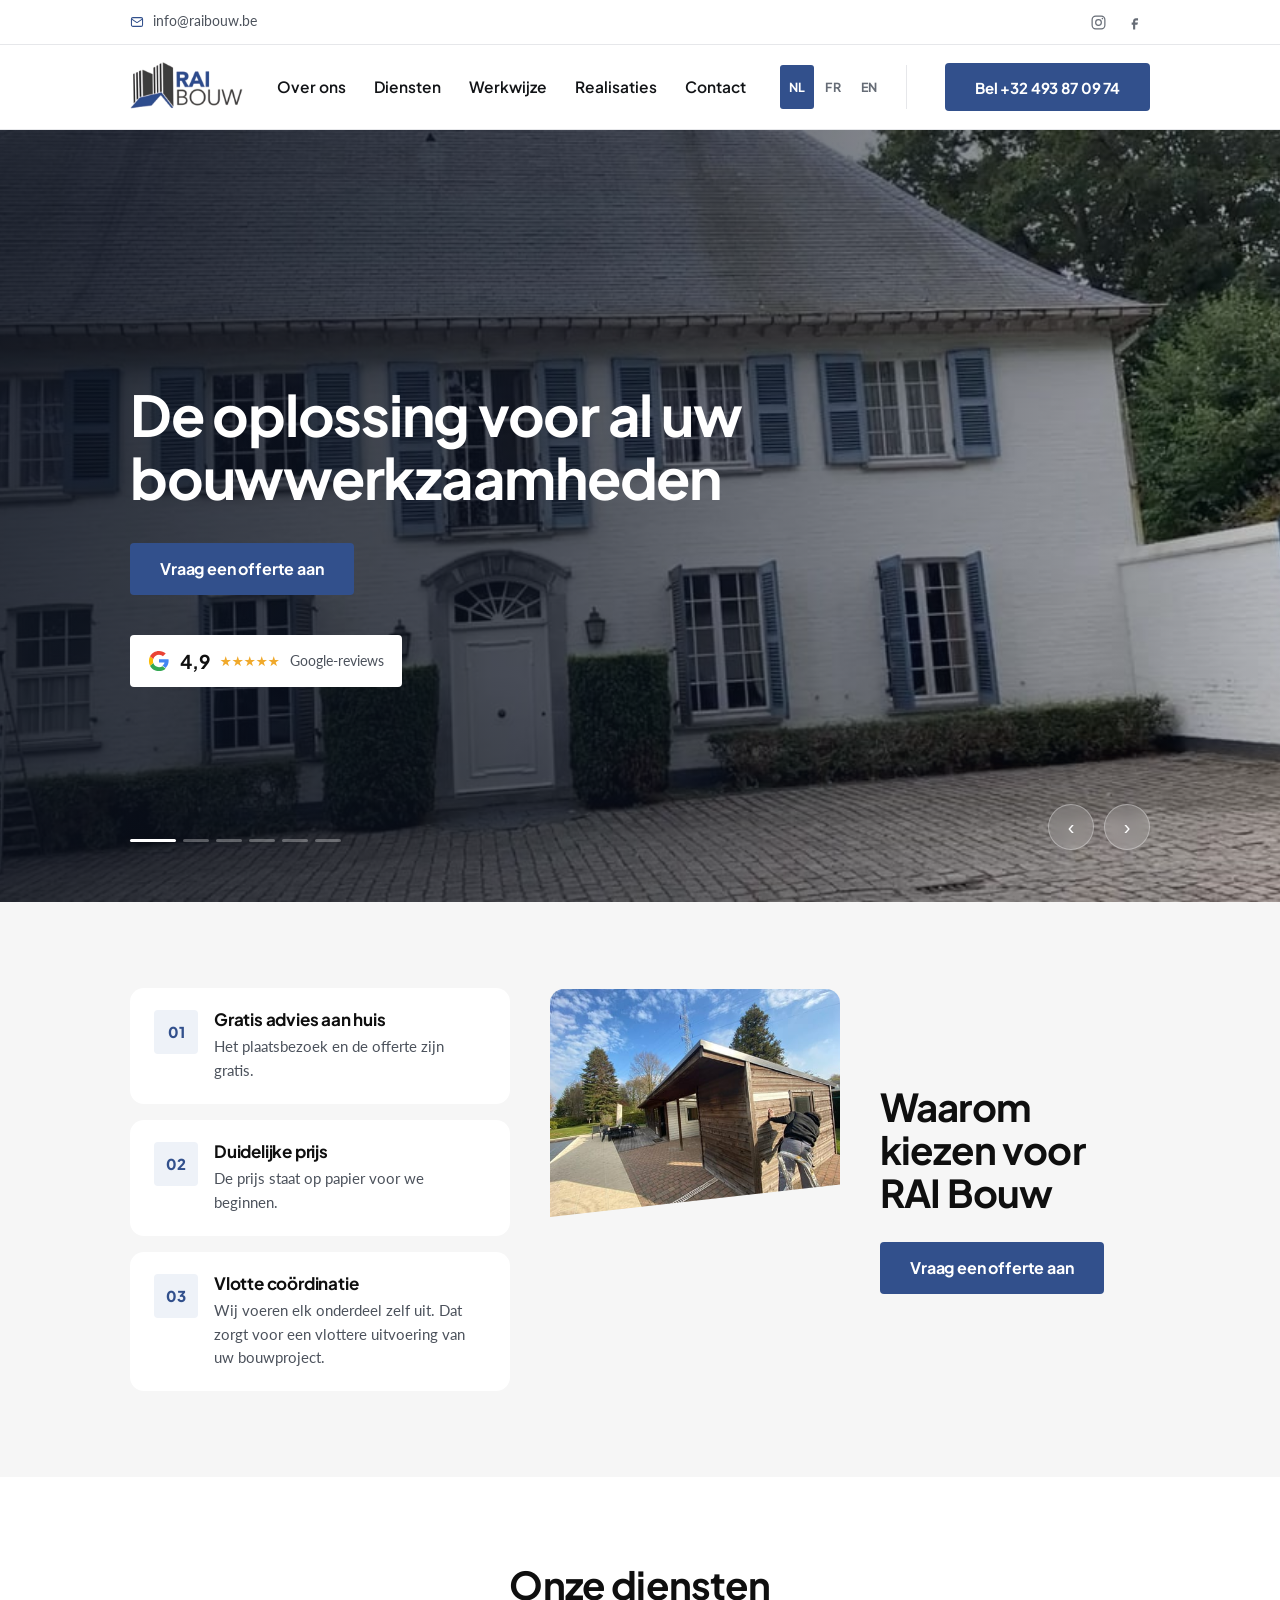
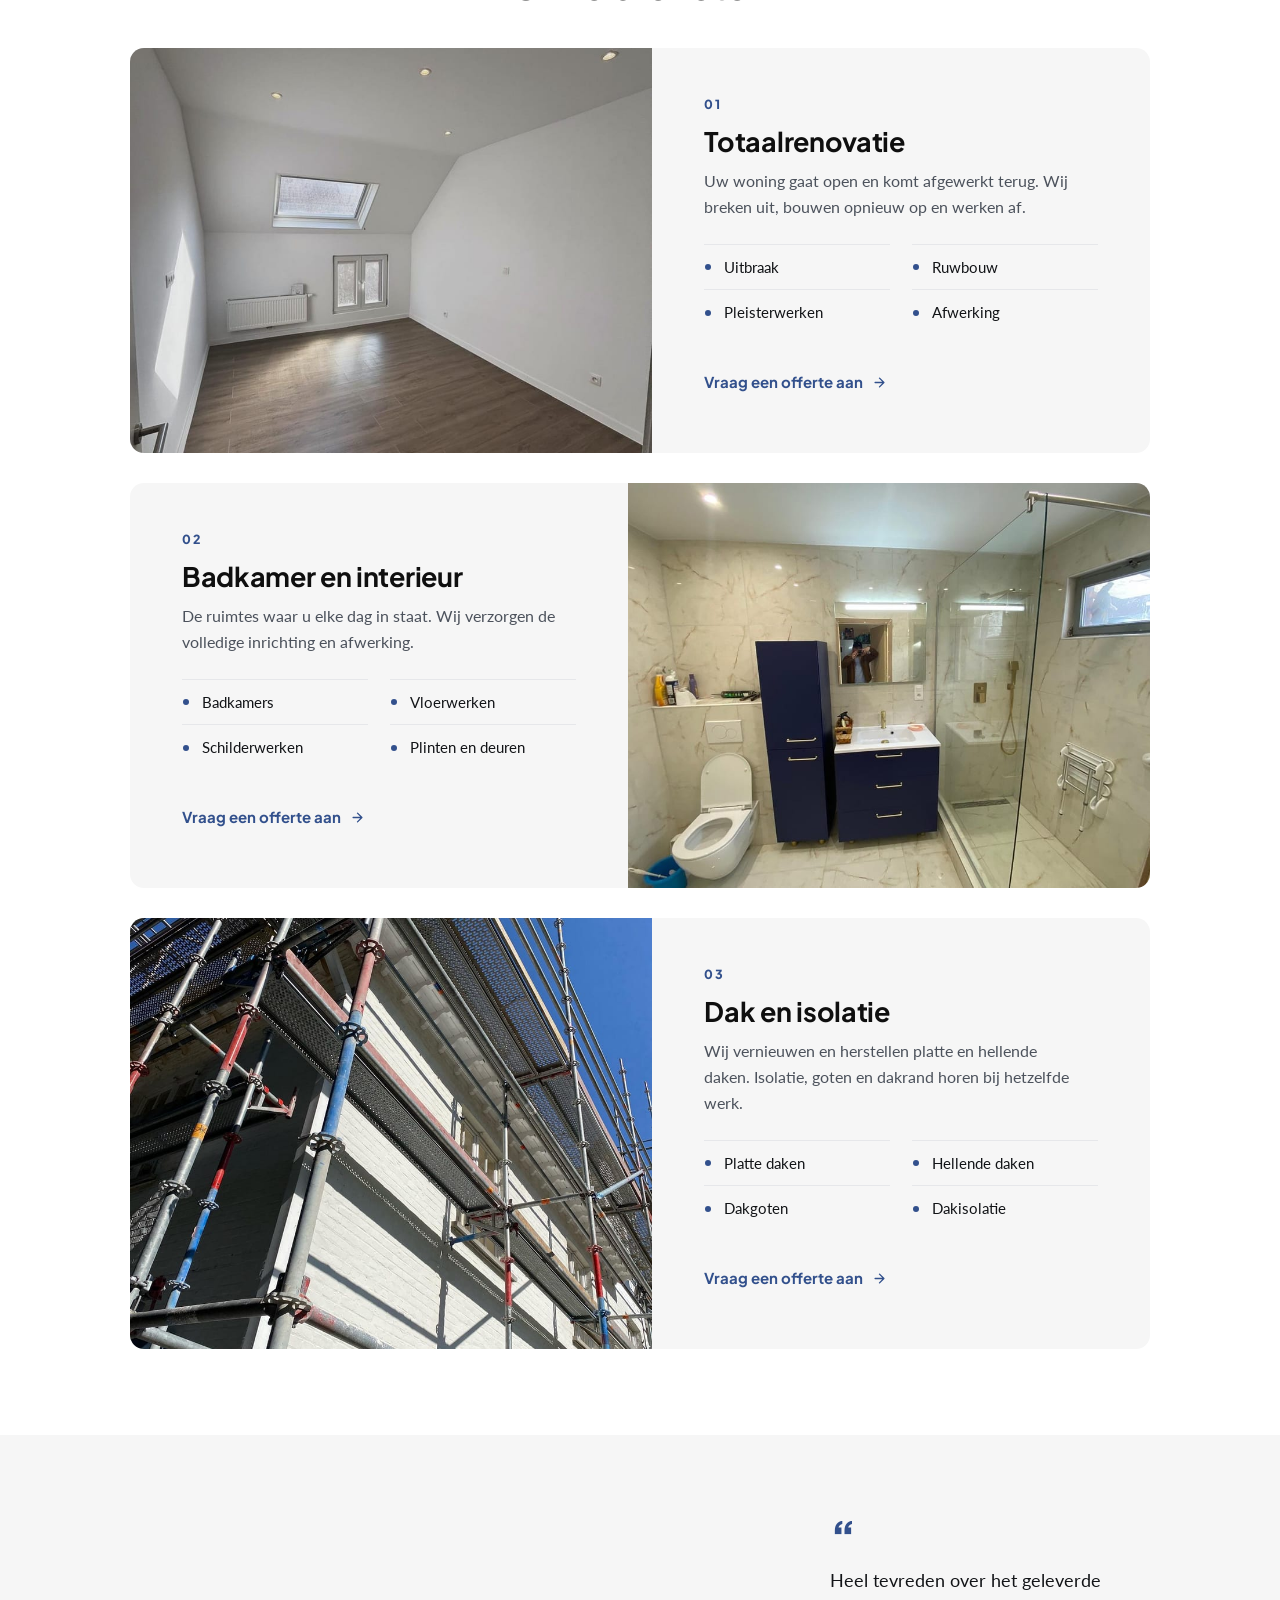
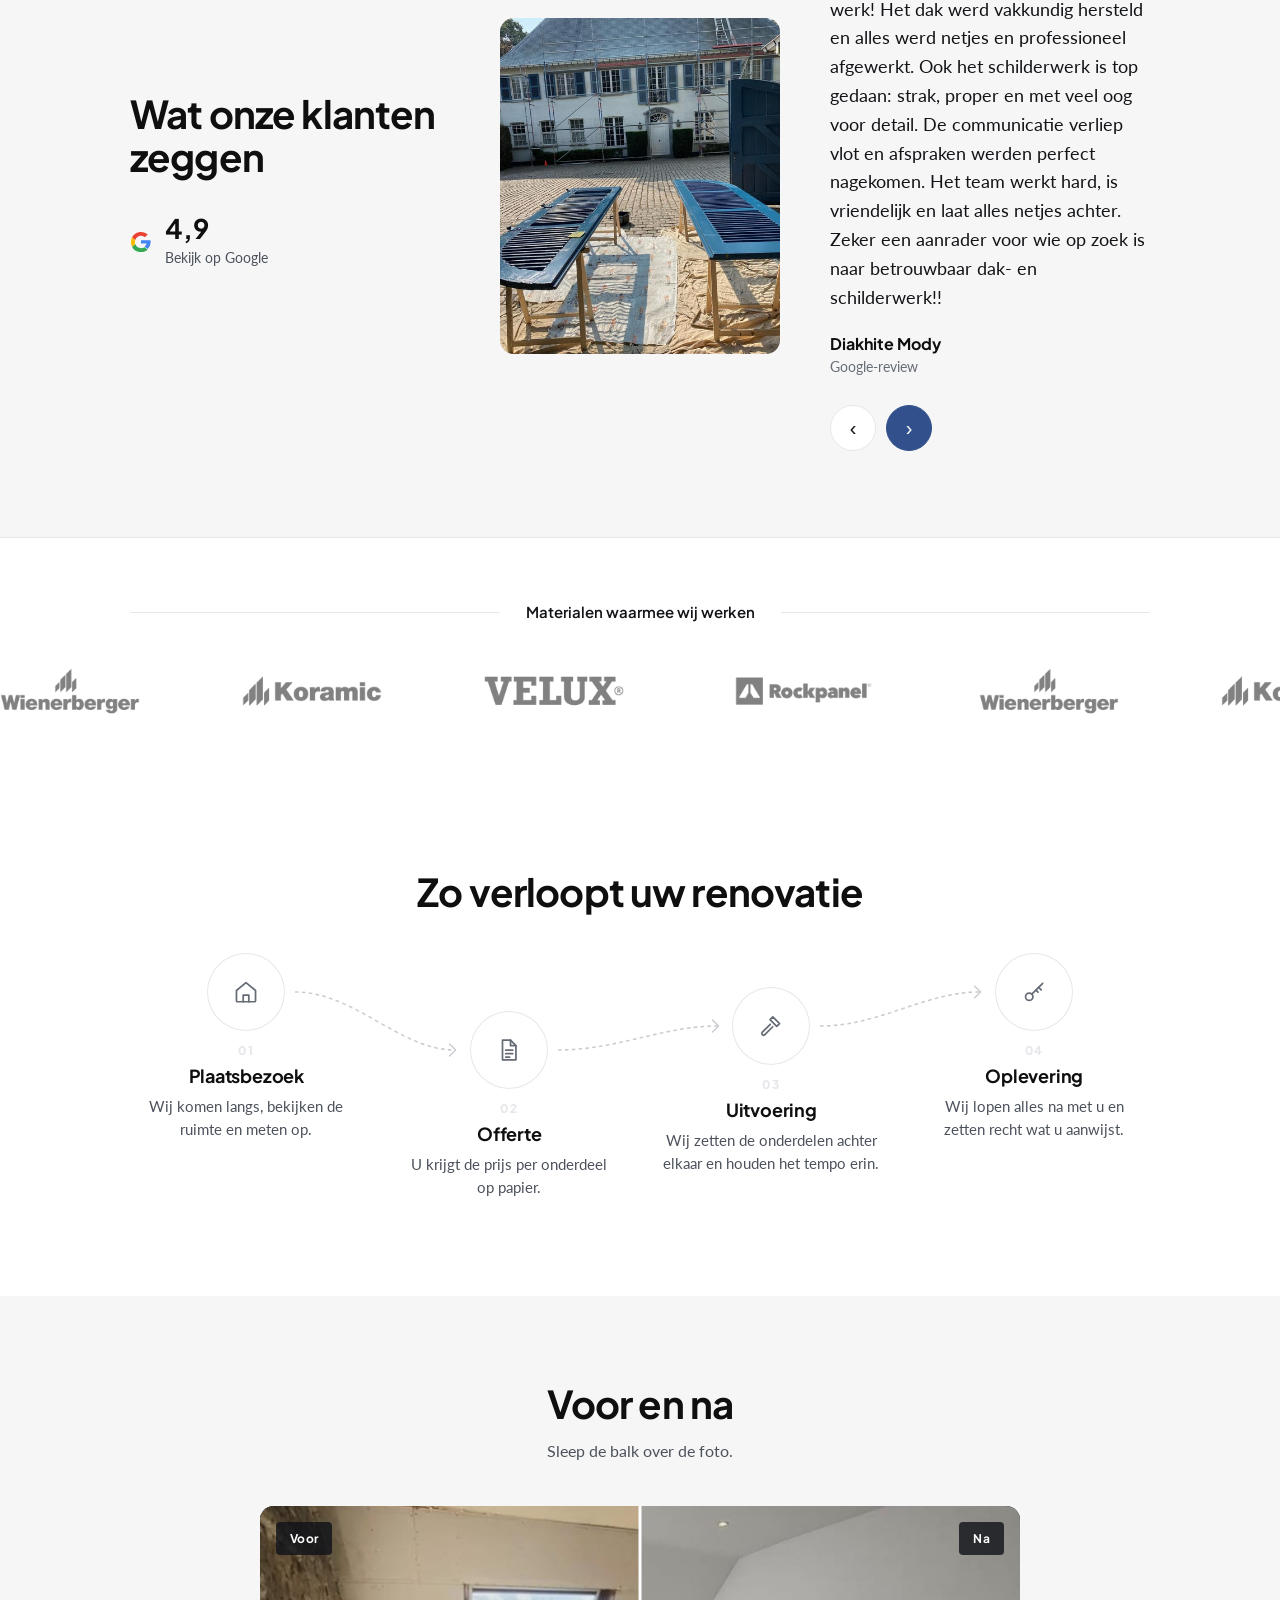
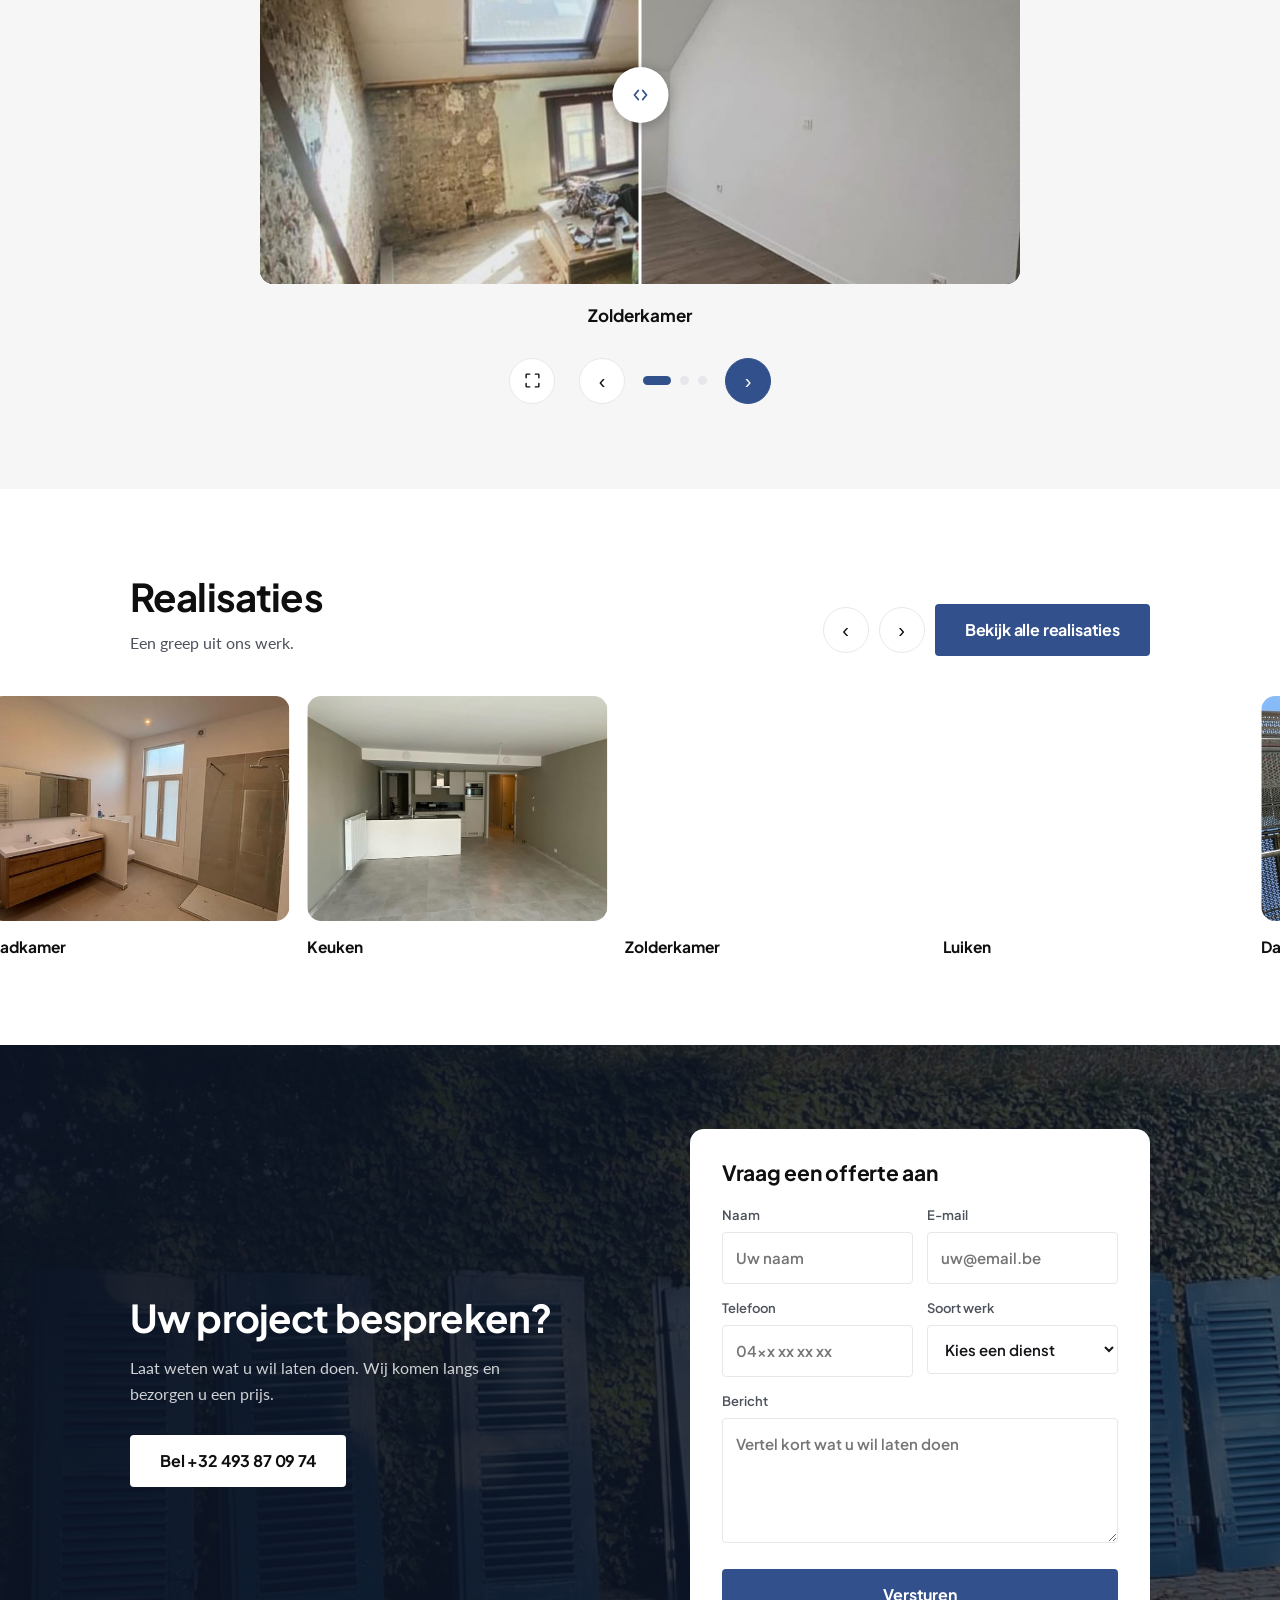
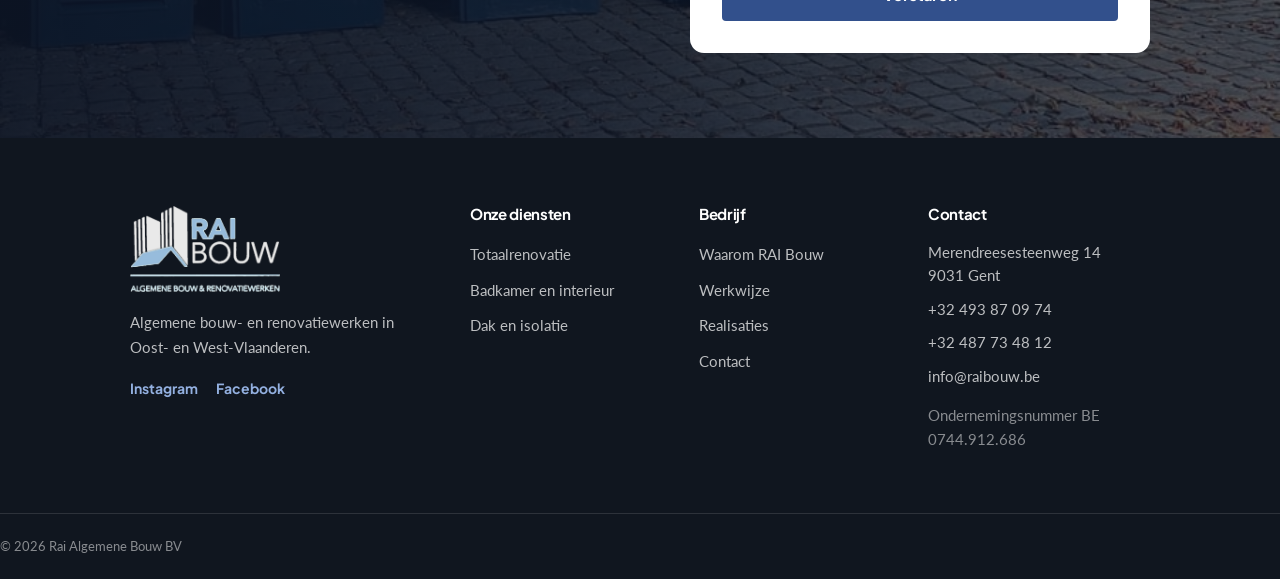
==== commit 7fd8bbaf: "Belknop breekt het nummer niet meer over twee regels Op 1025, 1080 en 1280 px brak de zwarte knop in" ====
--- a/index.html
+++ b/index.html
@@ -11,7 +11,7 @@
 <link href="https://fonts.googleapis.com/css2?family=Plus+Jakarta+Sans:wght@400;500;600;700;800&family=Lato:wght@400;700&display=swap" rel="stylesheet">
 <link rel="icon" href="img/merkteken.png" type="image/png">
 <link rel="apple-touch-icon" href="img/merkteken-180.png">
-<link rel="stylesheet" href="styles.css?v=b31be793">
+<link rel="stylesheet" href="styles.css?v=1ad054d2">
 </head>
 <body>
 
@@ -384,6 +384,6 @@
   <svg viewBox="0 0 24 24" width="20" height="20" fill="none" stroke="currentColor" stroke-width="2" stroke-linecap="round" stroke-linejoin="round" aria-hidden="true"><path d="M22 16.9v3a2 2 0 0 1-2.2 2 19.8 19.8 0 0 1-8.6-3.1 19.5 19.5 0 0 1-6-6A19.8 19.8 0 0 1 2.1 4.2 2 2 0 0 1 4.1 2h3a2 2 0 0 1 2 1.7c.1 1 .4 1.9.7 2.8a2 2 0 0 1-.5 2.1L8.1 9.9a16 16 0 0 0 6 6l1.3-1.2a2 2 0 0 1 2.1-.5c.9.3 1.8.6 2.8.7a2 2 0 0 1 1.7 2Z"/></svg>
   <span>Bel ons</span>
 </a>
-<script src="site.js?v=b31be793"></script>
+<script src="site.js?v=1ad054d2"></script>
 </body>
 </html>
--- a/styles.css
+++ b/styles.css
@@ -80,7 +80,7 @@
 /* ---------- topbalk: e-mail links, sociaal rechts ---------- */
 .rb-top { background: var(--wit); border-bottom: 1px solid var(--lijn); font-size: 13.5px; color: var(--tekst); }
 .rb-top__in { display: flex; align-items: center; justify-content: space-between; min-height: 44px; }
-.rb-top__mail a { display: inline-flex; align-items: center; gap: 9px; min-height: 44px; }
+.rb-top__mail a { display: inline-flex; align-items: center; gap: 9px; min-height: 44px; white-space: nowrap; }
 .rb-top__mail svg { color: var(--merk); flex: 0 0 auto; }
 .rb-top a:hover { color: var(--merk); }
 .rb-top__soc { display: flex; align-items: center; gap: 4px; }
@@ -103,7 +103,7 @@
 .rb-nav ul { display: flex; gap: 28px; flex-wrap: nowrap; }
 .rb-nav a { font-family: "Plus Jakarta Sans", system-ui, sans-serif; font-size: 15.5px; font-weight: 600; color: var(--inkt); padding: 8px 0; border-bottom: 2px solid transparent; white-space: nowrap; }
 .rb-nav a:hover { color: var(--merk); border-color: var(--merk); }
-.rb-kop__bel { height: 48px; font-size: 15px; }
+.rb-kop__bel { height: 48px; font-size: 15px; white-space: nowrap; }
 
 .rb-menuknop { display: none; width: 46px; height: 46px; border: 1px solid var(--lijn); background: var(--wit); border-radius: var(--r); cursor: pointer; padding: 0; place-items: center; transition: border-color .2s ease, background .2s ease; }
 .rb-menuknop[aria-expanded="true"] { background: var(--merk); border-color: var(--merk); }
@@ -484,7 +484,7 @@
   height: 54px; padding: 0 22px; border-radius: 999px;
   background: var(--merk); color: var(--wit);
   font-family: "Plus Jakarta Sans", system-ui, sans-serif; font-weight: 700; font-size: 15px;
-  box-shadow: 0 8px 26px rgba(15, 34, 68, .3);
+  box-shadow: 0 8px 26px rgba(15, 34, 68, .3); white-space: nowrap;
   opacity: 0; visibility: hidden; transform: translateY(16px) scale(.96);
   transition: opacity .28s ease, transform .28s cubic-bezier(.3,.7,.3,1), background .18s ease, visibility .28s;
 }
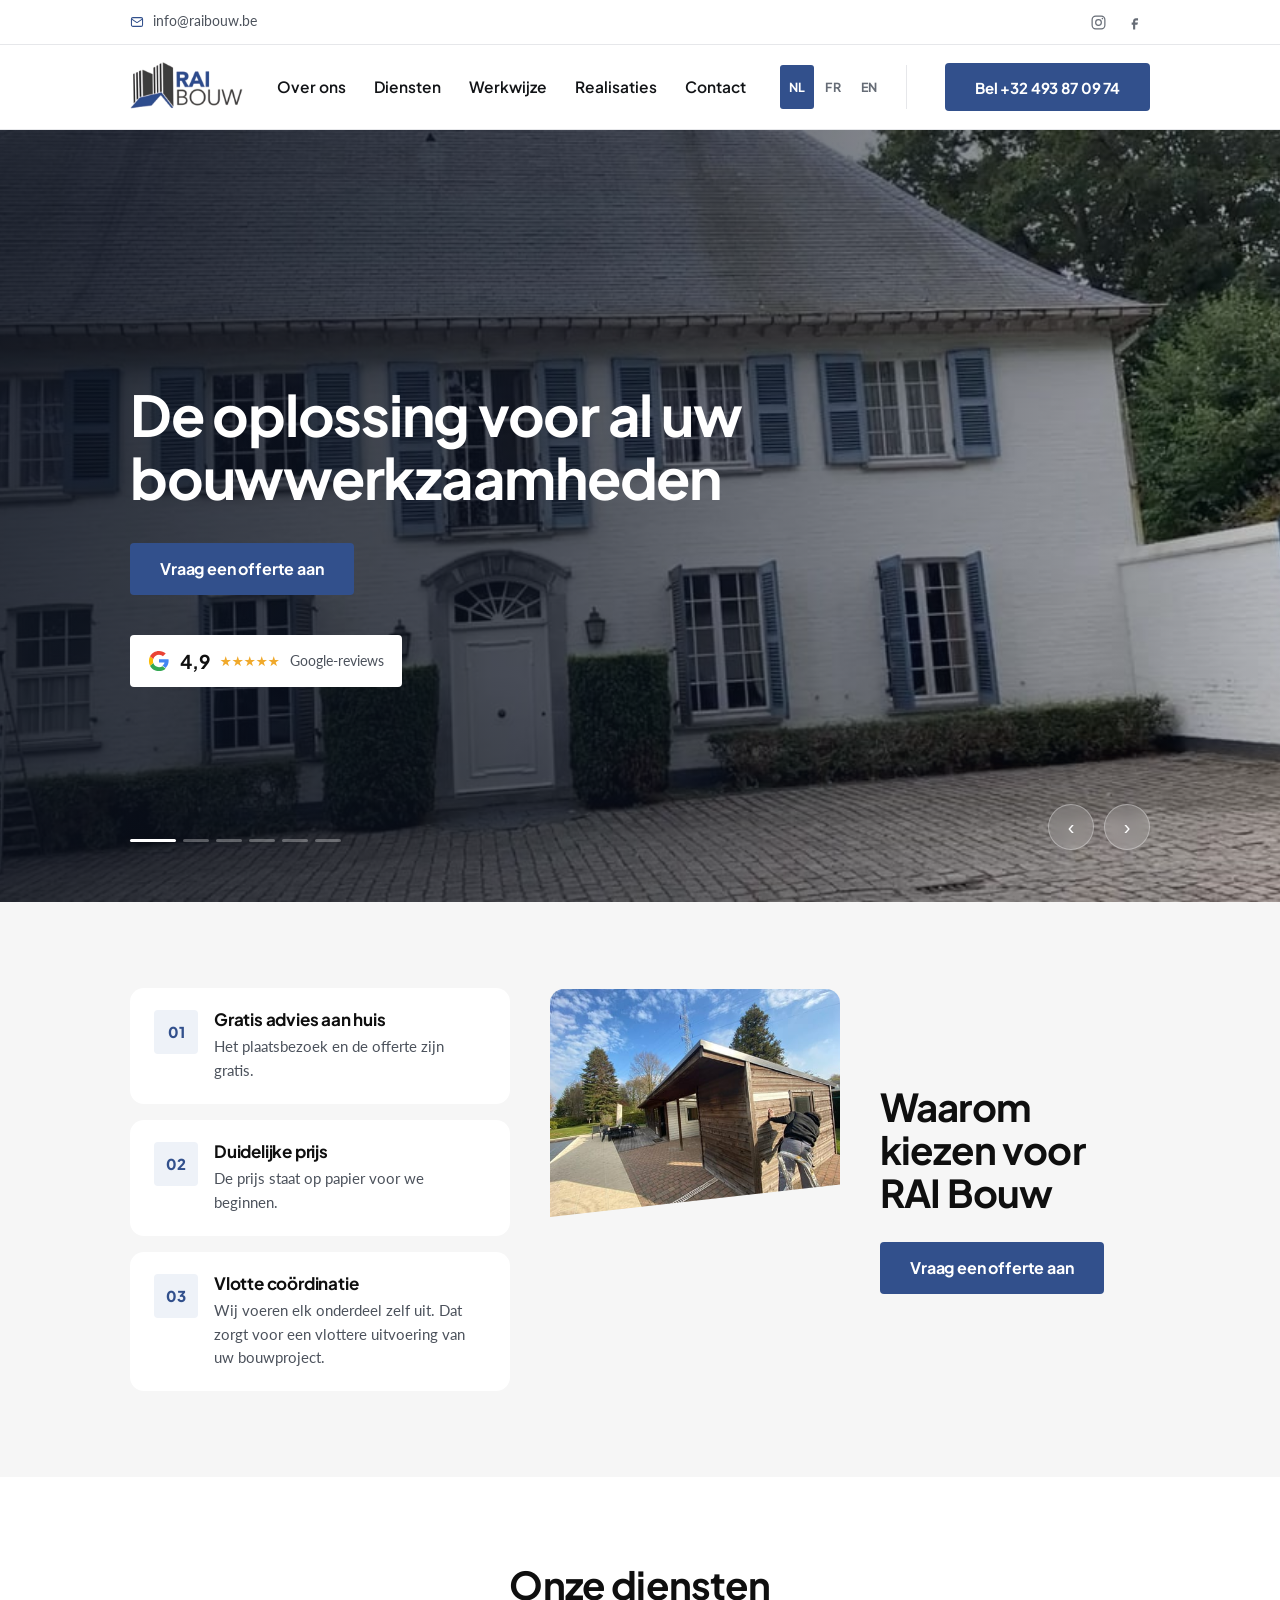
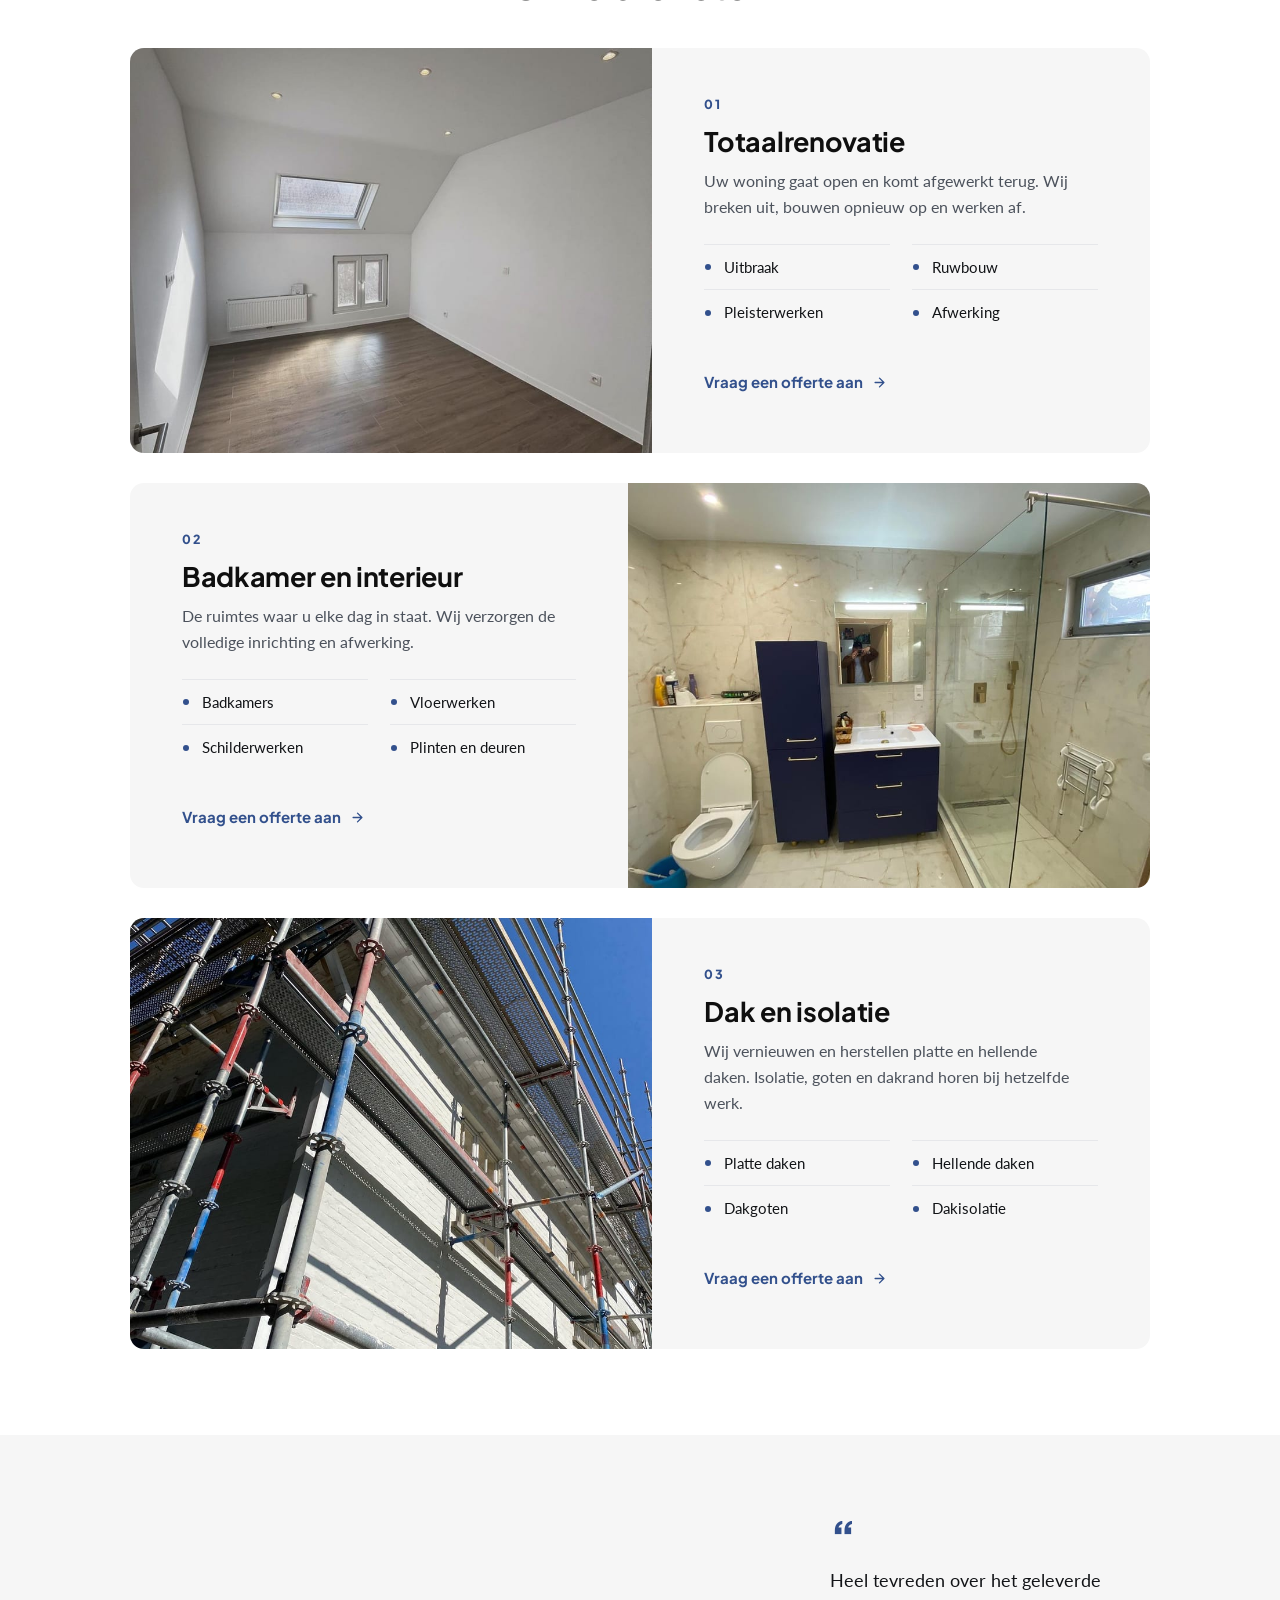
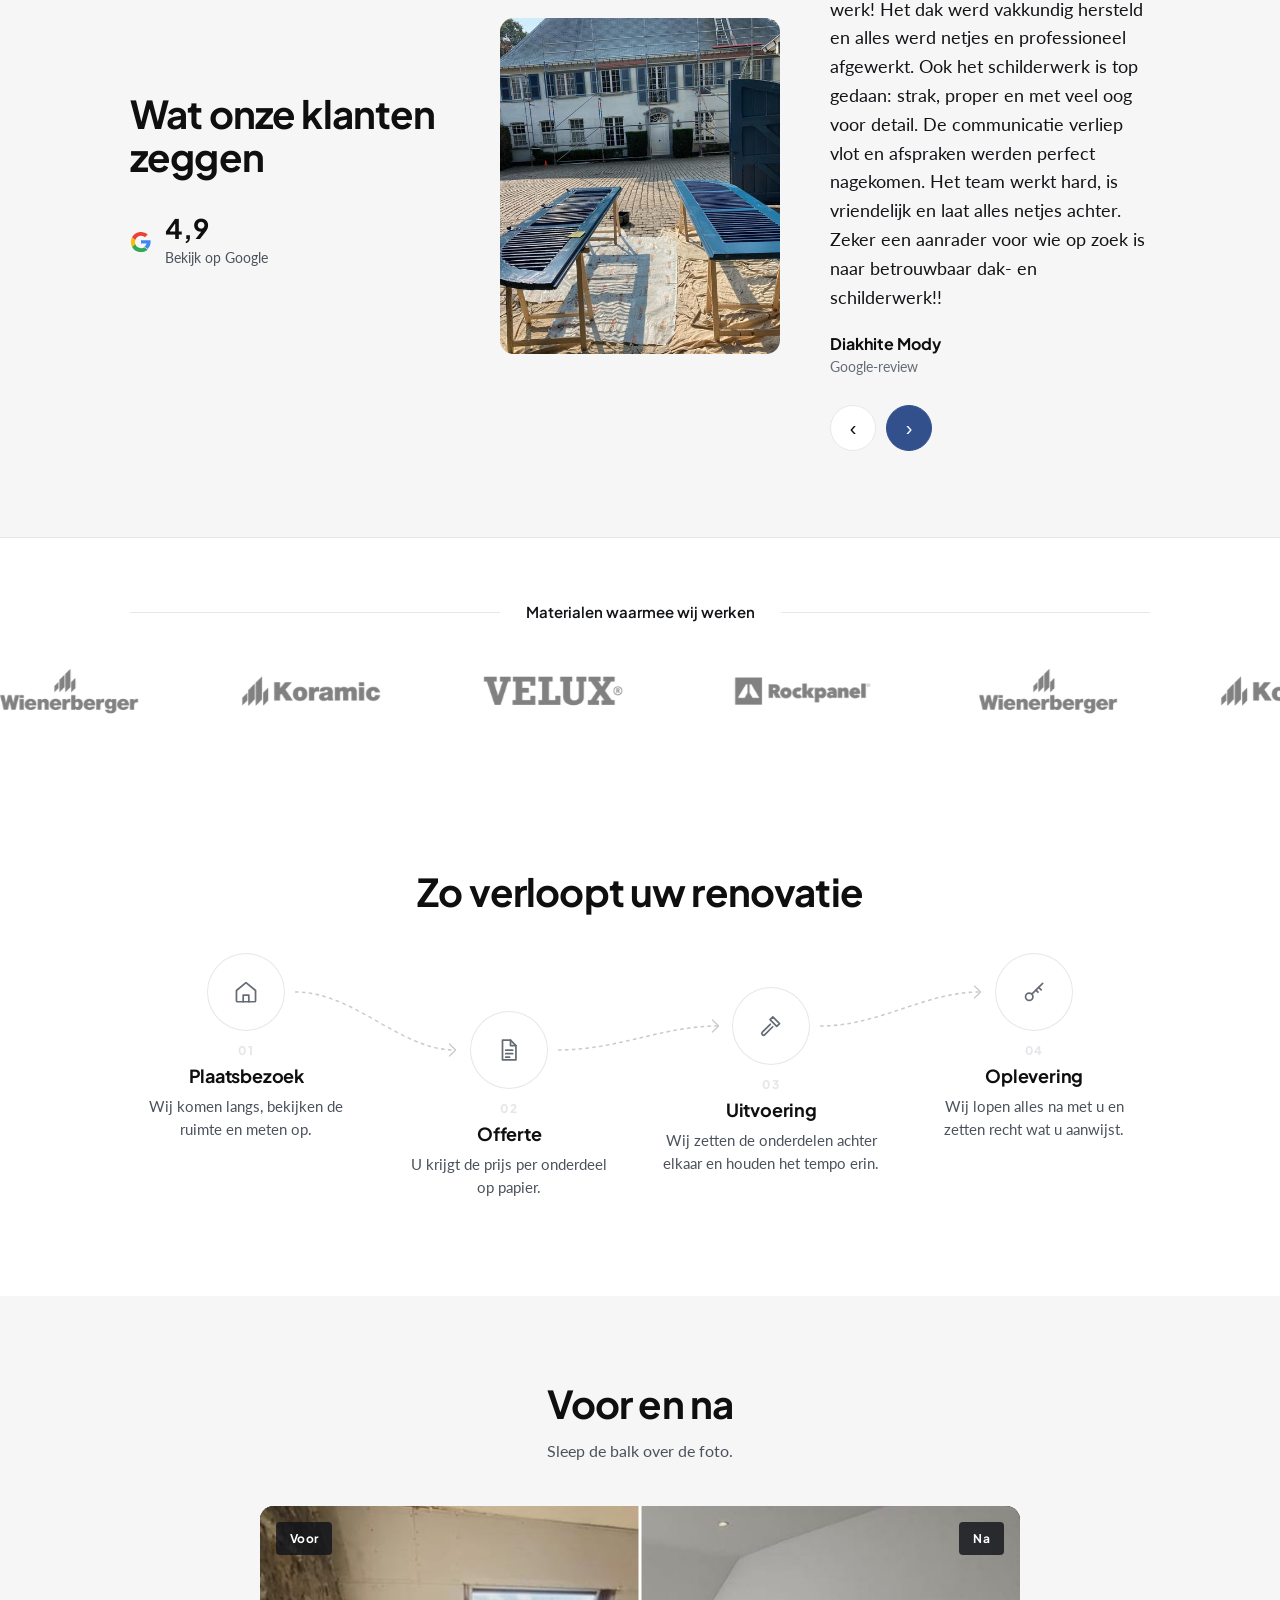
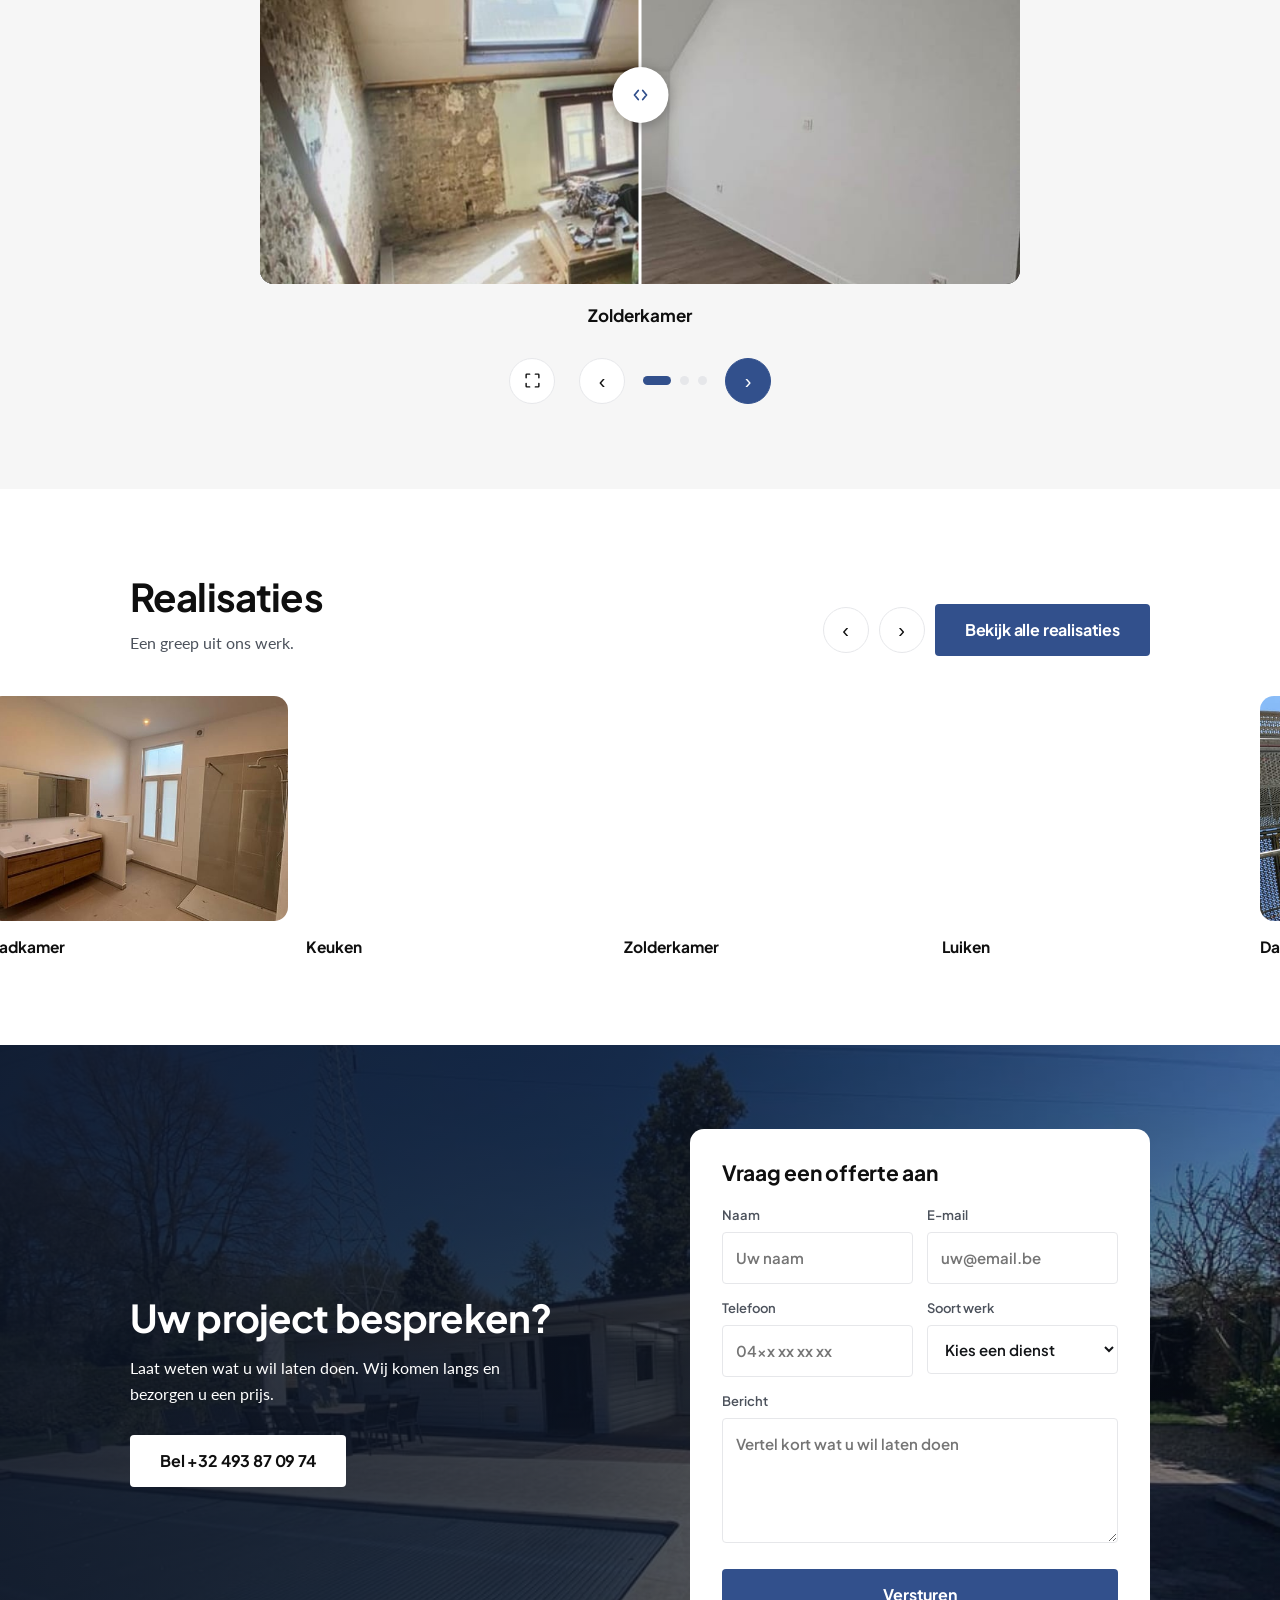
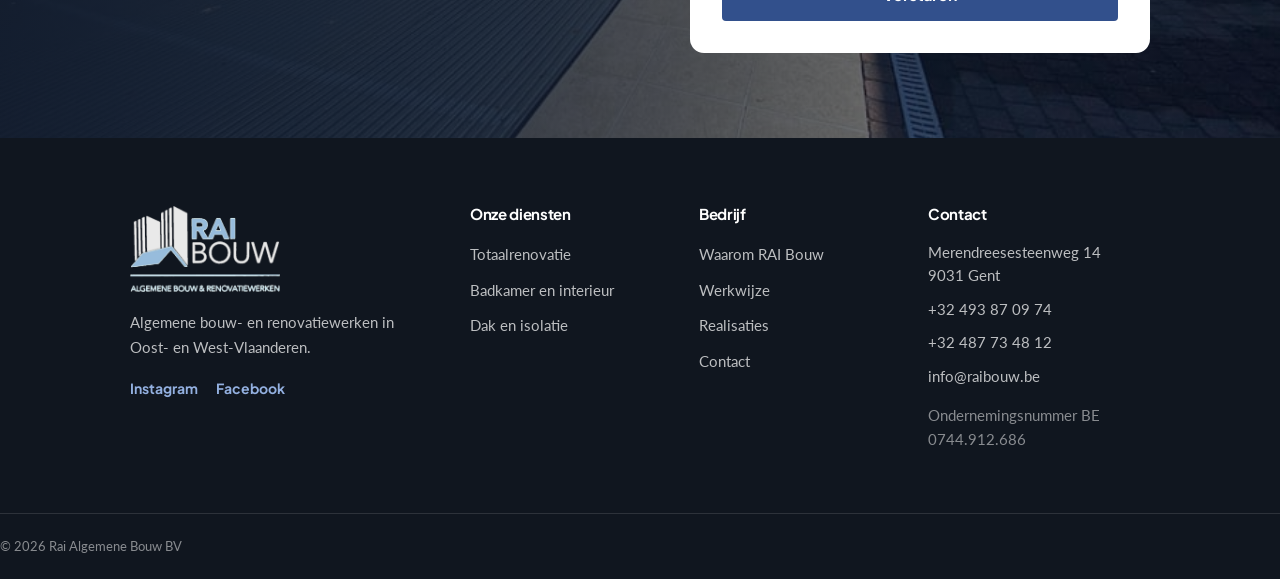
==== commit d1a5b687: "Uw project bespreken krijgt het afgewerkte bijgebouw Daar stond een rij geschilderde luiken; nu de b" ====
--- a/index.html
+++ b/index.html
@@ -11,7 +11,7 @@
 <link href="https://fonts.googleapis.com/css2?family=Plus+Jakarta+Sans:wght@400;500;600;700;800&family=Lato:wght@400;700&display=swap" rel="stylesheet">
 <link rel="icon" href="img/merkteken.png" type="image/png">
 <link rel="apple-touch-icon" href="img/merkteken-180.png">
-<link rel="stylesheet" href="styles.css?v=1ad054d2">
+<link rel="stylesheet" href="styles.css?v=fae36856">
 </head>
 <body>
 
@@ -45,7 +45,7 @@
 
 <section class="rb-hero" id="top" data-aantal="6">
   <div class="rb-hero__foto">
-    <figure class="rb-dia is-aan" data-i="0"><img class="" src="img/gevel-luiken-900.jpg" srcset="img/gevel-luiken-500.jpg 500w, img/gevel-luiken-900.jpg 900w" sizes="100vw" alt="Herenhuis met opnieuw geschilderde blauwe luiken" loading="eager" decoding="async"></figure><figure class="rb-dia" data-i="1"><img class="" src="img/bijgebouw-breed-900.jpg" srcset="img/bijgebouw-breed-500.jpg 500w, img/bijgebouw-breed-900.jpg 900w" sizes="100vw" alt="Afgewerkt bijgebouw met witte gevelbekleding naast het zwembad" loading="lazy" decoding="async"></figure><figure class="rb-dia" data-i="2"><img class="" src="img/keuken-na-900.jpg" srcset="img/keuken-na-500.jpg 500w, img/keuken-na-900.jpg 900w" sizes="100vw" alt="Afgewerkte keuken en leefruimte met een nieuwe tegelvloer" loading="lazy" decoding="async"></figure><figure class="rb-dia" data-i="3"><img class="" src="img/badkamer2-na-900.jpg" srcset="img/badkamer2-na-500.jpg 500w, img/badkamer2-na-900.jpg 900w" sizes="100vw" alt="Afgewerkte badkamer met marmerlook tegels en een inloopdouche" loading="lazy" decoding="async"></figure><figure class="rb-dia" data-i="4"><img class="" src="img/zolder-na-900.jpg" srcset="img/zolder-na-500.jpg 500w, img/zolder-na-900.jpg 900w" sizes="100vw" alt="Afgewerkte slaapkamer onder het dak met een houten vloer" loading="lazy" decoding="async"></figure><figure class="rb-dia" data-i="5"><img class="" src="img/badkamer1-na-900.jpg" srcset="img/badkamer1-na-500.jpg 500w, img/badkamer1-na-900.jpg 900w" sizes="100vw" alt="Afgewerkte badkamer met een houten meubel en dubbele wastafel" loading="lazy" decoding="async"></figure>
+    <figure class="rb-dia is-aan" data-i="0"><img class="" src="img/gevel-luiken-900.jpg" srcset="img/gevel-luiken-500.jpg 500w, img/gevel-luiken-900.jpg 900w" sizes="100vw" alt="Herenhuis met opnieuw geschilderde blauwe luiken" loading="eager" decoding="async"></figure><figure class="rb-dia" data-i="1"><img class="" src="img/bijgebouw-na-900.jpg" srcset="img/bijgebouw-na-500.jpg 500w, img/bijgebouw-na-900.jpg 900w" sizes="100vw" alt="Afgewerkt bijgebouw met witte gevelbekleding naast het zwembad" loading="lazy" decoding="async"></figure><figure class="rb-dia" data-i="2"><img class="" src="img/keuken-na-900.jpg" srcset="img/keuken-na-500.jpg 500w, img/keuken-na-900.jpg 900w" sizes="100vw" alt="Afgewerkte keuken en leefruimte met een nieuwe tegelvloer" loading="lazy" decoding="async"></figure><figure class="rb-dia" data-i="3"><img class="" src="img/badkamer2-na-900.jpg" srcset="img/badkamer2-na-500.jpg 500w, img/badkamer2-na-900.jpg 900w" sizes="100vw" alt="Afgewerkte badkamer met marmerlook tegels en een inloopdouche" loading="lazy" decoding="async"></figure><figure class="rb-dia" data-i="4"><img class="" src="img/zolder-na-900.jpg" srcset="img/zolder-na-500.jpg 500w, img/zolder-na-900.jpg 900w" sizes="100vw" alt="Afgewerkte slaapkamer onder het dak met een houten vloer" loading="lazy" decoding="async"></figure><figure class="rb-dia" data-i="5"><img class="" src="img/badkamer1-na-900.jpg" srcset="img/badkamer1-na-500.jpg 500w, img/badkamer1-na-900.jpg 900w" sizes="100vw" alt="Afgewerkte badkamer met een houten meubel en dubbele wastafel" loading="lazy" decoding="async"></figure>
   </div>
   <div class="rb-breed rb-hero__in">
     <h1>De oplossing voor al&nbsp;uw<br> bouwwerkzaamheden</h1>
@@ -324,7 +324,7 @@
 </section>
 
 <section class="rb-cta" id="contact">
-  <div class="rb-cta__foto"><img class="" src="img/luiken-rij-900.jpg" srcset="img/luiken-rij-500.jpg 500w, img/luiken-rij-900.jpg 900w" sizes="100vw" alt="Rij opnieuw geschilderde blauwe luiken buiten tegen een haag" loading="lazy" decoding="async"></div>
+  <div class="rb-cta__foto"><img class="" src="img/bijgebouw-breed-900.jpg" srcset="img/bijgebouw-breed-500.jpg 500w, img/bijgebouw-breed-900.jpg 900w" sizes="100vw" alt="Afgewerkt bijgebouw met terras en zwembad" loading="lazy" decoding="async"></div>
   <div class="rb-breed rb-cta__in">
     <div class="rb-cta__tekst rb-op">
       <h2>Uw project bespreken?</h2>
@@ -384,6 +384,6 @@
   <svg viewBox="0 0 24 24" width="20" height="20" fill="none" stroke="currentColor" stroke-width="2" stroke-linecap="round" stroke-linejoin="round" aria-hidden="true"><path d="M22 16.9v3a2 2 0 0 1-2.2 2 19.8 19.8 0 0 1-8.6-3.1 19.5 19.5 0 0 1-6-6A19.8 19.8 0 0 1 2.1 4.2 2 2 0 0 1 4.1 2h3a2 2 0 0 1 2 1.7c.1 1 .4 1.9.7 2.8a2 2 0 0 1-.5 2.1L8.1 9.9a16 16 0 0 0 6 6l1.3-1.2a2 2 0 0 1 2.1-.5c.9.3 1.8.6 2.8.7a2 2 0 0 1 1.7 2Z"/></svg>
   <span>Bel ons</span>
 </a>
-<script src="site.js?v=1ad054d2"></script>
+<script src="site.js?v=fae36856"></script>
 </body>
 </html>
--- a/styles.css
+++ b/styles.css
@@ -239,10 +239,11 @@
 .rb-cta { position: relative; padding: 84px 0; color: var(--wit); overflow: hidden; }
 .rb-cta__foto { position: absolute; inset: 0; }
 .rb-cta__foto img { width: 100%; height: 100%; object-fit: cover; }
-.rb-cta::after { content: ""; position: absolute; inset: 0; background: linear-gradient(100deg, rgba(12, 20, 36, .95) 0%, rgba(12, 20, 36, .88) 48%, rgba(12, 20, 36, .7) 100%); }
+/* Sterk genoeg voor leesbare tekst links, licht genoeg om de realisatie te tonen. */
+.rb-cta::after { content: ""; position: absolute; inset: 0; background: linear-gradient(100deg, rgba(12, 20, 36, .92) 0%, rgba(12, 20, 36, .8) 46%, rgba(12, 20, 36, .38) 100%); }
 .rb-cta__in { position: relative; z-index: 2; display: grid; grid-template-columns: 1fr 460px; gap: 70px; align-items: center; }
 .rb-cta__tekst h2 { color: var(--wit); }
-.rb-cta__tekst > p { margin-top: 16px; color: rgba(255, 255, 255, .8); max-width: 44ch; }
+.rb-cta__tekst > p { margin-top: 16px; color: var(--wit); max-width: 44ch; }
 .rb-cta__tekst .rb-knop { margin-top: 28px; }
 .rb-cta__gegevens { margin-top: 36px; display: grid; gap: 16px; font-size: 15px; color: rgba(255, 255, 255, .85); }
 .rb-cta__gegevens span { display: block; font-family: "Plus Jakarta Sans", system-ui, sans-serif; font-size: 12.5px; color: #93b0e0; font-weight: 700; margin-bottom: 3px; }
